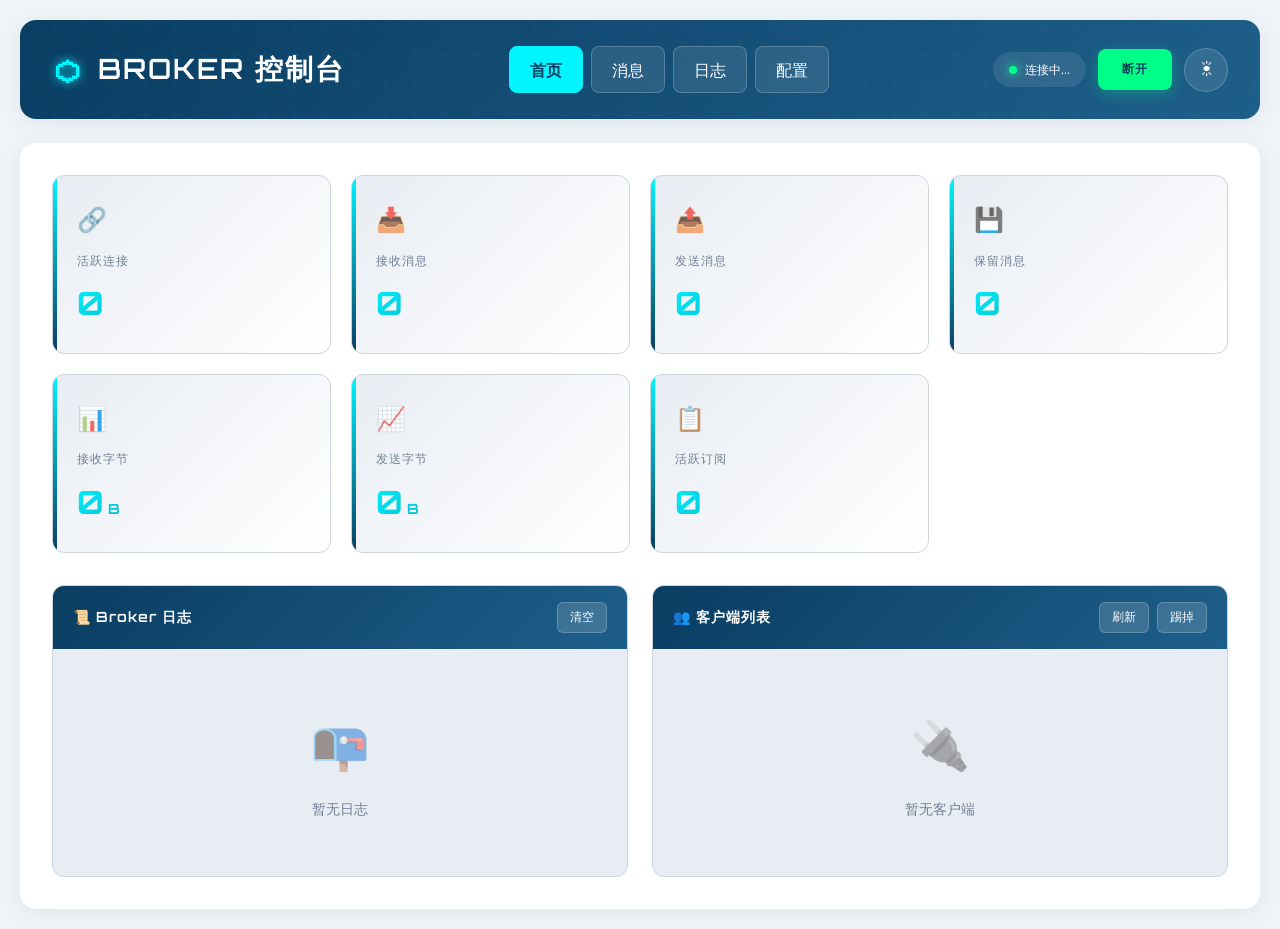
==== dashboard/index.html @ dbff3031 "优化日志输出" ====
<!DOCTYPE html>
<html lang="zh-CN">
<head>
    <meta charset="UTF-8">
    <meta name="viewport" content="width=device-width, initial-scale=1.0">
    <title>MQTT Broker 控制台</title>
    <script src="mqtt.min.js"></script>
    <link rel="preconnect" href="https://fonts.googleapis.com">
    <link rel="preconnect" href="https://fonts.gstatic.com" crossorigin>
    <link href="https://fonts.googleapis.com/css2?family=Orbitron:wght@400;500;600;700&family=Exo+2:wght@300;400;500;600&family=JetBrains+Mono:wght@400;500&display=swap" rel="stylesheet">
    <style>
        :root {
            --primary-blue: #0A3D62;
            --secondary-blue: #1E5F8A;
            --accent-cyan: #00F5FF;
            --accent-glow: rgba(0, 245, 255, 0.3);
            --data-purple: #6C5CE7;
            --success-green: #00FF88;
            --warning-orange: #FFA726;
            --error-red: #FF4757;

            --bg-primary: #F0F4F8;
            --bg-secondary: #FFFFFF;
            --bg-tertiary: #E8EDF3;
            --text-primary: #1A1A2E;
            --text-secondary: #4A5568;
            --text-muted: #718096;
            --border-color: #CBD5E0;
            --card-shadow: 0 4px 20px rgba(10, 61, 98, 0.08);
            --card-shadow-hover: 0 8px 30px rgba(10, 61, 98, 0.15);

            --font-display: 'Orbitron', sans-serif;
            --font-body: 'Exo 2', sans-serif;
            --font-mono: 'JetBrains Mono', monospace;
        }

        [data-theme="dark"] {
            --bg-primary: #0A192F;
            --bg-secondary: #112240;
            --bg-tertiary: #1A2942;
            --text-primary: #E8EDF3;
            --text-secondary: #A0AEC0;
            --text-muted: #718096;
            --border-color: #2D3748;
            --card-shadow: 0 4px 20px rgba(0, 0, 0, 0.3);
            --card-shadow-hover: 0 8px 30px rgba(0, 245, 255, 0.15);
        }

        * {
            margin: 0;
            padding: 0;
            box-sizing: border-box;
        }

        body {
            font-family: var(--font-body);
            background: var(--bg-primary);
            color: var(--text-primary);
            line-height: 1.6;
            min-height: 100vh;
            transition: background 0.3s ease, color 0.3s ease;
        }

        .app-container {
            max-width: 1400px;
            margin: 0 auto;
            padding: 20px;
        }

        /* Header */
        .header {
            background: linear-gradient(135deg, var(--primary-blue) 0%, var(--secondary-blue) 100%);
            border-radius: 16px;
            padding: 24px 32px;
            margin-bottom: 24px;
            box-shadow: var(--card-shadow);
            position: relative;
            overflow: hidden;
        }

        .header::before {
            content: '';
            position: absolute;
            top: 0;
            left: 0;
            right: 0;
            bottom: 0;
            background: url("data:image/svg+xml,%3Csvg width='60' height='60' viewBox='0 0 60 60' xmlns='http://www.w3.org/2000/svg'%3E%3Cg fill='none' fill-rule='evenodd'%3E%3Cg fill='%2300F5FF' fill-opacity='0.05'%3E%3Cpath d='M36 34v-4h-2v4h-4v2h4v4h2v-4h4v-2h-4zm0-30V0h-2v4h-4v2h4v4h2V6h4V4h-4zM6 34v-4H4v4H0v2h4v4h2v-4h4v-2H6zM6 4V0H4v4H0v2h4v4h2V6h4V4H6z'/%3E%3C/g%3E%3C/g%3E%3C/svg%3E");
            opacity: 0.5;
        }

        .header-content {
            position: relative;
            z-index: 1;
            display: flex;
            justify-content: space-between;
            align-items: center;
            flex-wrap: wrap;
            gap: 20px;
        }

        .header-title {
            font-family: var(--font-display);
            font-size: 28px;
            font-weight: 600;
            color: #FFFFFF;
            letter-spacing: 2px;
            text-transform: uppercase;
            display: flex;
            align-items: center;
            gap: 12px;
        }

        .header-title::before {
            content: '⬡';
            font-size: 32px;
            color: var(--accent-cyan);
            text-shadow: 0 0 10px var(--accent-cyan);
        }

        .header-nav {
            display: flex;
            gap: 8px;
            flex-wrap: wrap;
        }

        .nav-item {
            padding: 10px 20px;
            background: rgba(255, 255, 255, 0.1);
            border: 1px solid rgba(255, 255, 255, 0.2);
            border-radius: 8px;
            color: #FFFFFF;
            cursor: pointer;
            transition: all 0.3s ease;
            font-family: var(--font-body);
            font-weight: 500;
            backdrop-filter: blur(10px);
        }

        .nav-item:hover {
            background: rgba(255, 255, 255, 0.2);
            border-color: var(--accent-cyan);
            box-shadow: 0 0 15px var(--accent-glow);
        }

        .nav-item.active {
            background: var(--accent-cyan);
            color: var(--primary-blue);
            border-color: var(--accent-cyan);
            font-weight: 600;
        }

        .header-controls {
            display: flex;
            gap: 12px;
            align-items: center;
        }

        .connection-btn {
            padding: 12px 24px;
            background: var(--success-green);
            color: var(--primary-blue);
            border: none;
            border-radius: 8px;
            cursor: pointer;
            font-family: var(--font-display);
            font-weight: 600;
            font-size: 12px;
            letter-spacing: 1px;
            transition: all 0.3s ease;
            box-shadow: 0 4px 15px rgba(0, 255, 136, 0.3);
        }

        .connection-btn.disconnected {
            background: var(--error-red);
            color: #FFFFFF;
            box-shadow: 0 4px 15px rgba(255, 71, 87, 0.3);
        }

        .connection-btn:hover {
            transform: translateY(-2px);
            box-shadow: 0 6px 20px rgba(0, 245, 255, 0.4);
        }

        .theme-toggle {
            width: 44px;
            height: 44px;
            border-radius: 50%;
            background: rgba(255, 255, 255, 0.1);
            border: 1px solid rgba(255, 255, 255, 0.2);
            color: #FFFFFF;
            cursor: pointer;
            display: flex;
            align-items: center;
            justify-content: center;
            font-size: 20px;
            transition: all 0.3s ease;
        }

        .theme-toggle:hover {
            background: rgba(255, 255, 255, 0.2);
            transform: rotate(180deg);
        }

        /* Module Container */
        .module-container {
            background: var(--bg-secondary);
            border-radius: 16px;
            padding: 32px;
            box-shadow: var(--card-shadow);
            min-height: 600px;
        }

        .module {
            display: none;
        }

        .module.active {
            display: block;
            animation: fadeIn 0.3s ease;
        }

        @keyframes fadeIn {
            from { opacity: 0; transform: translateY(10px); }
            to { opacity: 1; transform: translateY(0); }
        }

        /* Stats Grid */
        .stats-grid {
            display: grid;
            grid-template-columns: repeat(auto-fit, minmax(220px, 1fr));
            gap: 20px;
            margin-bottom: 32px;
        }

        .stat-card {
            background: linear-gradient(135deg, var(--bg-tertiary) 0%, var(--bg-secondary) 100%);
            border: 1px solid var(--border-color);
            border-radius: 12px;
            padding: 24px;
            position: relative;
            overflow: hidden;
            transition: all 0.3s ease;
        }

        .stat-card::before {
            content: '';
            position: absolute;
            top: 0;
            left: 0;
            width: 4px;
            height: 100%;
            background: linear-gradient(180deg, var(--accent-cyan) 0%, var(--primary-blue) 100%);
        }

        .stat-card:hover {
            transform: translateY(-4px);
            box-shadow: var(--card-shadow-hover);
            border-color: var(--accent-cyan);
        }

        .stat-icon {
            font-size: 24px;
            margin-bottom: 12px;
            opacity: 0.8;
        }

        .stat-label {
            font-size: 12px;
            color: var(--text-muted);
            text-transform: uppercase;
            letter-spacing: 1px;
            margin-bottom: 8px;
            font-family: var(--font-display);
        }

        .stat-value {
            font-family: var(--font-display);
            font-size: 32px;
            font-weight: 700;
            color: var(--text-primary);
            background: linear-gradient(135deg, var(--accent-cyan) 0%, var(--primary-blue) 100%);
            -webkit-background-clip: text;
            -webkit-text-fill-color: transparent;
            background-clip: text;
        }

        .stat-unit {
            font-size: 14px;
            color: var(--text-secondary);
            margin-left: 4px;
        }

        /* Two Column Layout */
        .two-column {
            display: grid;
            grid-template-columns: 1fr 1fr;
            gap: 24px;
        }

        .panel {
            background: var(--bg-tertiary);
            border: 1px solid var(--border-color);
            border-radius: 12px;
            overflow: hidden;
        }

        .panel-header {
            background: linear-gradient(135deg, var(--primary-blue) 0%, var(--secondary-blue) 100%);
            padding: 16px 20px;
            display: flex;
            justify-content: space-between;
            align-items: center;
        }

        .panel-title {
            font-family: var(--font-display);
            font-size: 14px;
            font-weight: 600;
            color: #FFFFFF;
            letter-spacing: 1px;
            display: flex;
            align-items: center;
            gap: 8px;
        }

        .panel-actions {
            display: flex;
            gap: 8px;
        }

        .panel-btn {
            background: rgba(255, 255, 255, 0.15);
            border: 1px solid rgba(255, 255, 255, 0.2);
            border-radius: 6px;
            padding: 6px 12px;
            color: #FFFFFF;
            cursor: pointer;
            font-size: 12px;
            font-family: var(--font-body);
            transition: all 0.2s ease;
        }

        .panel-btn:hover {
            background: var(--accent-cyan);
            color: var(--primary-blue);
            border-color: var(--accent-cyan);
        }

        .panel-content {
            padding: 16px;
            max-height: 400px;
            overflow-y: auto;
        }

        /* Scrollbar */
        .panel-content::-webkit-scrollbar {
            width: 8px;
        }

        .panel-content::-webkit-scrollbar-track {
            background: var(--bg-secondary);
            border-radius: 4px;
        }

        .panel-content::-webkit-scrollbar-thumb {
            background: var(--secondary-blue);
            border-radius: 4px;
        }

        .panel-content::-webkit-scrollbar-thumb:hover {
            background: var(--primary-blue);
        }

        /* Log Items */
        .log-item {
            padding: 12px;
            margin-bottom: 8px;
            background: var(--bg-secondary);
            border-radius: 8px;
            border-left: 3px solid var(--accent-cyan);
            font-family: var(--font-mono);
            font-size: 12px;
            display: flex;
            gap: 12px;
            align-items: flex-start;
        }

        .log-time {
            color: var(--text-muted);
            font-size: 11px;
            min-width: 80px;
        }

        .log-message {
            color: var(--text-primary);
            flex: 1;
            word-break: break-word;
        }

        /* Client List */
        .client-item {
            display: flex;
            align-items: center;
            gap: 12px;
            padding: 12px;
            margin-bottom: 8px;
            background: var(--bg-secondary);
            border-radius: 8px;
            border-left: 3px solid var(--success-green);
            transition: all 0.2s ease;
        }

        .client-item:hover {
            border-left-color: var(--accent-cyan);
            transform: translateX(4px);
        }

        .client-icon {
            width: 36px;
            height: 36px;
            border-radius: 50%;
            background: linear-gradient(135deg, var(--primary-blue) 0%, var(--secondary-blue) 100%);
            display: flex;
            align-items: center;
            justify-content: center;
            font-size: 16px;
        }

        .client-info {
            flex: 1;
        }

        .client-id {
            font-family: var(--font-mono);
            font-size: 13px;
            font-weight: 500;
            color: var(--text-primary);
            margin-bottom: 4px;
        }

        .client-details {
            display: flex;
            gap: 12px;
            font-size: 11px;
            color: var(--text-muted);
        }

        .client-type {
            padding: 2px 8px;
            border-radius: 4px;
            background: var(--bg-tertiary);
            font-weight: 500;
        }

        .client-type.tcp {
            color: var(--accent-cyan);
        }

        .client-type.websocket {
            color: var(--data-purple);
        }

        /* Message Module */
        .message-container {
            display: grid;
            grid-template-columns: 280px 1fr;
            gap: 24px;
            height: 500px;
        }

        .subscribe-panel {
            background: var(--bg-tertiary);
            border: 1px solid var(--border-color);
            border-radius: 12px;
            overflow: hidden;
            display: flex;
            flex-direction: column;
        }

        .subscribe-header {
            background: linear-gradient(135deg, var(--primary-blue) 0%, var(--secondary-blue) 100%);
            padding: 16px;
            display: flex;
            justify-content: space-between;
            align-items: center;
        }

        .subscribe-title {
            font-family: var(--font-display);
            font-size: 14px;
            font-weight: 600;
            color: #FFFFFF;
        }

        .add-sub-btn {
            width: 28px;
            height: 28px;
            border-radius: 50%;
            background: var(--accent-cyan);
            border: none;
            color: var(--primary-blue);
            font-size: 18px;
            cursor: pointer;
            display: flex;
            align-items: center;
            justify-content: center;
            transition: all 0.2s ease;
        }

        .add-sub-btn:hover {
            transform: rotate(90deg);
            box-shadow: 0 0 10px var(--accent-glow);
        }

        .subscribe-list {
            flex: 1;
            overflow-y: auto;
            padding: 12px;
        }

        .subscribe-item {
            padding: 12px;
            margin-bottom: 8px;
            background: var(--bg-secondary);
            border-radius: 8px;
            border-left: 3px solid var(--border-color);
            cursor: pointer;
            transition: all 0.2s ease;
        }

        .subscribe-item:hover {
            border-left-color: var(--accent-cyan);
        }

        .subscribe-item.active {
            border-left-color: var(--accent-cyan);
            background: linear-gradient(135deg, rgba(0, 245, 255, 0.1) 0%, transparent 100%);
        }

        .subscribe-topic {
            font-family: var(--font-mono);
            font-size: 12px;
            font-weight: 500;
            color: var(--text-primary);
            margin-bottom: 4px;
            word-break: break-all;
        }

        .subscribe-qos {
            font-size: 10px;
            color: var(--text-muted);
        }

        .message-panel {
            display: flex;
            flex-direction: column;
            gap: 16px;
        }

        .message-list {
            flex: 1;
            background: var(--bg-tertiary);
            border: 1px solid var(--border-color);
            border-radius: 12px;
            padding: 16px;
            overflow-y: auto;
        }

        .message-item {
            margin-bottom: 16px;
            display: flex;
            gap: 12px;
            animation: slideIn 0.3s ease;
        }

        @keyframes slideIn {
            from { opacity: 0; transform: translateX(-20px); }
            to { opacity: 1; transform: translateX(0); }
        }

        .message-avatar {
            width: 36px;
            height: 36px;
            border-radius: 50%;
            background: linear-gradient(135deg, var(--data-purple) 0%, var(--primary-blue) 100%);
            display: flex;
            align-items: center;
            justify-content: center;
            font-size: 12px;
            flex-shrink: 0;
            font-family: var(--font-display);
            font-weight: 600;
            color: #FFFFFF;
        }

        .message-content {
            flex: 1;
        }

        .message-header {
            display: flex;
            justify-content: space-between;
            align-items: center;
            margin-bottom: 8px;
        }

        .message-topic {
            font-family: var(--font-mono);
            font-size: 12px;
            font-weight: 500;
            color: var(--accent-cyan);
        }

        .message-time {
            font-size: 10px;
            color: var(--text-muted);
        }

        .message-body {
            background: var(--bg-secondary);
            padding: 12px;
            border-radius: 8px;
            font-family: var(--font-mono);
            font-size: 12px;
            color: var(--text-primary);
            word-break: break-word;
            border: 1px solid var(--border-color);
        }

        .message-body.hex {
            color: var(--accent-cyan);
        }

        .publish-area {
            background: var(--bg-tertiary);
            border: 1px solid var(--border-color);
            border-radius: 12px;
            padding: 16px;
        }

        .publish-form {
            display: grid;
            grid-template-columns: repeat(4, 1fr);
            gap: 12px;
            margin-bottom: 12px;
        }

        .form-group {
            display: flex;
            flex-direction: column;
            gap: 6px;
        }

        .form-label {
            font-size: 11px;
            color: var(--text-muted);
            text-transform: uppercase;
            letter-spacing: 0.5px;
        }

        .form-input, .form-select {
            padding: 10px 12px;
            background: var(--bg-secondary);
            border: 1px solid var(--border-color);
            border-radius: 8px;
            color: var(--text-primary);
            font-family: var(--font-body);
            font-size: 13px;
            transition: all 0.2s ease;
        }

        .form-input:focus, .form-select:focus {
            outline: none;
            border-color: var(--accent-cyan);
            box-shadow: 0 0 0 3px var(--accent-glow);
        }

        .form-textarea {
            width: 100%;
            min-height: 80px;
            padding: 12px;
            background: var(--bg-secondary);
            border: 1px solid var(--border-color);
            border-radius: 8px;
            color: var(--text-primary);
            font-family: var(--font-mono);
            font-size: 12px;
            resize: vertical;
            transition: all 0.2s ease;
        }

        .form-textarea:focus {
            outline: none;
            border-color: var(--accent-cyan);
            box-shadow: 0 0 0 3px var(--accent-glow);
        }

        .publish-btn {
            padding: 12px 24px;
            background: linear-gradient(135deg, var(--accent-cyan) 0%, var(--primary-blue) 100%);
            border: none;
            border-radius: 8px;
            color: #FFFFFF;
            font-family: var(--font-display);
            font-weight: 600;
            font-size: 13px;
            letter-spacing: 1px;
            cursor: pointer;
            transition: all 0.3s ease;
            align-self: flex-start;
        }

        .publish-btn:hover {
            transform: translateY(-2px);
            box-shadow: 0 6px 20px var(--accent-glow);
        }

        /* Config Module */
        .config-container {
            max-width: 800px;
            margin: 0 auto;
        }

        .config-form {
            display: grid;
            grid-template-columns: repeat(2, 1fr);
            gap: 20px;
        }

        .config-full {
            grid-column: 1 / -1;
        }

        /* Empty State */
        .empty-state {
            text-align: center;
            padding: 40px 20px;
            color: var(--text-muted);
        }

        .empty-icon {
            font-size: 48px;
            margin-bottom: 16px;
            opacity: 0.5;
        }

        .empty-text {
            font-size: 14px;
        }

        /* Responsive */
        @media (max-width: 1024px) {
            .two-column {
                grid-template-columns: 1fr;
            }

            .message-container {
                grid-template-columns: 1fr;
            }

            .subscribe-panel {
                max-height: 200px;
            }
        }

        @media (max-width: 768px) {
            .header-content {
                flex-direction: column;
                align-items: stretch;
            }

            .header-nav {
                justify-content: center;
            }

            .header-controls {
                justify-content: center;
            }

            .stats-grid {
                grid-template-columns: repeat(2, 1fr);
            }

            .config-form {
                grid-template-columns: 1fr;
            }
        }

        /* Status Indicator */
        .status-dot {
            width: 8px;
            height: 8px;
            border-radius: 50%;
            background: var(--success-green);
            box-shadow: 0 0 10px var(--success-green);
            animation: pulse 2s infinite;
        }

        .status-dot.disconnected {
            background: var(--error-red);
            box-shadow: 0 0 10px var(--error-red);
            animation: none;
        }

        @keyframes pulse {
            0%, 100% { opacity: 1; }
            50% { opacity: 0.5; }
        }

        /* Modal */
        .modal-overlay {
            position: fixed;
            top: 0;
            left: 0;
            right: 0;
            bottom: 0;
            background: rgba(0, 0, 0, 0.5);
            display: none;
            align-items: center;
            justify-content: center;
            z-index: 1000;
            backdrop-filter: blur(4px);
        }

        .modal-overlay.active {
            display: flex;
        }

        .modal {
            background: var(--bg-secondary);
            border-radius: 16px;
            padding: 32px;
            max-width: 500px;
            width: 90%;
            box-shadow: 0 20px 60px rgba(0, 0, 0, 0.3);
            animation: modalIn 0.3s ease;
        }

        @keyframes modalIn {
            from { opacity: 0; transform: scale(0.9); }
            to { opacity: 1; transform: scale(1); }
        }

        .modal-title {
            font-family: var(--font-display);
            font-size: 20px;
            font-weight: 600;
            margin-bottom: 24px;
            color: var(--text-primary);
        }

        .modal-actions {
            display: flex;
            gap: 12px;
            justify-content: flex-end;
            margin-top: 24px;
        }

        .btn {
            padding: 10px 20px;
            border-radius: 8px;
            font-family: var(--font-body);
            font-weight: 500;
            font-size: 13px;
            cursor: pointer;
            transition: all 0.2s ease;
            border: none;
        }

        .btn-primary {
            background: linear-gradient(135deg, var(--accent-cyan) 0%, var(--primary-blue) 100%);
            color: #FFFFFF;
        }

        .btn-primary:hover {
            transform: translateY(-2px);
            box-shadow: 0 4px 15px var(--accent-glow);
        }

        .btn-secondary {
            background: var(--bg-tertiary);
            color: var(--text-primary);
        }

        .btn-secondary:hover {
            background: var(--border-color);
        }

        /* Number animation */
        .stat-value.animating {
            animation: numberPop 0.3s ease;
        }

        @keyframes numberPop {
            0% { transform: scale(1); }
            50% { transform: scale(1.1); }
            100% { transform: scale(1); }
        }

        /* Connection status in header */
        .connection-status {
            display: flex;
            align-items: center;
            gap: 8px;
            padding: 8px 16px;
            background: rgba(255, 255, 255, 0.1);
            border-radius: 20px;
            backdrop-filter: blur(10px);
        }

        .connection-status-text {
            color: #FFFFFF;
            font-size: 12px;
            font-weight: 500;
        }
    </style>
</head>
<body>
    <div class="app-container">
        <header class="header">
            <div class="header-content">
                <h1 class="header-title">Broker 控制台</h1>
                <nav class="header-nav">
                    <div class="nav-item active" data-module="home">首页</div>
                    <div class="nav-item" data-module="messages">消息</div>
                    <div class="nav-item" data-module="logs">日志</div>
                    <div class="nav-item" data-module="config">配置</div>
                </nav>
                <div class="header-controls">
                    <div class="connection-status">
                        <div class="status-dot" id="statusDot"></div>
                        <span class="connection-status-text" id="connectionStatus">连接中...</span>
                    </div>
                    <button class="connection-btn" id="connectionBtn">断开</button>
                    <button class="theme-toggle" id="themeToggle">☀</button>
                </div>
            </div>
        </header>

        <main class="module-container">
            <!-- Home Module -->
            <div class="module active" id="homeModule">
                <div class="stats-grid">
                    <div class="stat-card">
                        <div class="stat-icon">🔗</div>
                        <div class="stat-label">活跃连接</div>
                        <div class="stat-value" id="statConns">0</div>
                    </div>
                    <div class="stat-card">
                        <div class="stat-icon">📥</div>
                        <div class="stat-label">接收消息</div>
                        <div class="stat-value" id="statRxMsgs">0</div>
                    </div>
                    <div class="stat-card">
                        <div class="stat-icon">📤</div>
                        <div class="stat-label">发送消息</div>
                        <div class="stat-value" id="statTxMsgs">0</div>
                    </div>
                    <div class="stat-card">
                        <div class="stat-icon">💾</div>
                        <div class="stat-label">保留消息</div>
                        <div class="stat-value" id="statRetained">0</div>
                    </div>
                    <div class="stat-card">
                        <div class="stat-icon">📊</div>
                        <div class="stat-label">接收字节</div>
                        <div class="stat-value"><span id="statRxBytes">0</span><span class="stat-unit">B</span></div>
                    </div>
                    <div class="stat-card">
                        <div class="stat-icon">📈</div>
                        <div class="stat-label">发送字节</div>
                        <div class="stat-value"><span id="statTxBytes">0</span><span class="stat-unit">B</span></div>
                    </div>
                    <div class="stat-card">
                        <div class="stat-icon">📋</div>
                        <div class="stat-label">活跃订阅</div>
                        <div class="stat-value" id="statSubs">0</div>
                    </div>
                </div>

                <div class="two-column">
                    <div class="panel">
                        <div class="panel-header">
                            <div class="panel-title">📜 Broker 日志</div>
                            <div class="panel-actions">
                                <button class="panel-btn" id="clearLogsBtn">清空</button>
                            </div>
                        </div>
                        <div class="panel-content" id="logsPanel">
                            <div class="empty-state">
                                <div class="empty-icon">📭</div>
                                <div class="empty-text">暂无日志</div>
                            </div>
                        </div>
                    </div>

                    <div class="panel">
                        <div class="panel-header">
                            <div class="panel-title">👥 客户端列表</div>
                            <div class="panel-actions">
                                <button class="panel-btn" id="refreshClientsBtn">刷新</button>
                                <button class="panel-btn" id="kickAllBtn">踢掉</button>
                            </div>
                        </div>
                        <div class="panel-content" id="clientsPanel">
                            <div class="empty-state">
                                <div class="empty-icon">🔌</div>
                                <div class="empty-text">暂无客户端</div>
                            </div>
                        </div>
                    </div>
                </div>
            </div>

            <!-- Messages Module -->
            <div class="module" id="messagesModule">
                <div class="message-container">
                    <div class="subscribe-panel">
                        <div class="subscribe-header">
                            <div class="subscribe-title">订阅列表</div>
                            <button class="add-sub-btn" id="addSubBtn">+</button>
                        </div>
                        <div class="subscribe-list" id="subscribeList">
                            <div class="empty-state">
                                <div class="empty-icon">📭</div>
                                <div class="empty-text">暂无订阅</div>
                            </div>
                        </div>
                    </div>

                    <div class="message-panel">
                        <div class="message-list" id="messageList">
                            <div class="empty-state">
                                <div class="empty-icon">💬</div>
                                <div class="empty-text">暂无消息</div>
                            </div>
                        </div>

                        <div class="publish-area">
                            <div class="publish-form">
                                <div class="form-group">
                                    <label class="form-label">主题</label>
                                    <input type="text" class="form-input" id="publishTopic" placeholder="输入主题..." list="topicHistory">
                                    <datalist id="topicHistory"></datalist>
                                </div>
                                <div class="form-group">
                                    <label class="form-label">QoS</label>
                                    <select class="form-select" id="publishQos">
                                        <option value="0">0</option>
                                        <option value="1">1</option>
                                        <option value="2">2</option>
                                    </select>
                                </div>
                                <div class="form-group">
                                    <label class="form-label">格式</label>
                                    <select class="form-select" id="publishFormat">
                                        <option value="text">文本</option>
                                        <option value="json">JSON</option>
                                        <option value="hex">十六进制</option>
                                        <option value="base64">Base64</option>
                                    </select>
                                </div>
                                <div class="form-group">
                                    <label class="form-label">保留</label>
                                    <select class="form-select" id="publishRetain">
                                        <option value="false">否</option>
                                        <option value="true">是</option>
                                    </select>
                                </div>
                            </div>
                            <textarea class="form-textarea" id="publishPayload" placeholder="输入消息内容..."></textarea>
                            <div style="margin-top: 12px;">
                                <button class="publish-btn" id="publishBtn">发布消息</button>
                            </div>
                        </div>
                    </div>
                </div>
            </div>

            <!-- Logs Module -->
            <div class="module" id="logsModule">
                <div class="panel">
                    <div class="panel-header">
                        <div class="panel-title">📜 系统日志</div>
                        <div class="panel-actions">
                            <button class="panel-btn" id="clearSystemLogsBtn">清空</button>
                        </div>
                    </div>
                    <div class="panel-content" id="systemLogsPanel" style="max-height: 600px;">
                        <div class="empty-state">
                            <div class="empty-icon">📭</div>
                            <div class="empty-text">暂无日志</div>
                        </div>
                    </div>
                </div>
            </div>

            <!-- Config Module -->
            <div class="module" id="configModule">
                <div class="config-container">
                    <div class="config-form" id="configForm">
                        <!-- Config items will be loaded dynamically -->
                    </div>
                    <div style="margin-top: 24px;">
                        <button class="publish-btn" id="saveConfigBtn">保存配置</button>
                    </div>
                </div>
            </div>
        </main>
    </div>

    <!-- Add Subscription Modal -->
    <div class="modal-overlay" id="addSubModal">
        <div class="modal">
            <div class="modal-title">添加订阅</div>
            <div class="form-group" style="margin-bottom: 16px;">
                <label class="form-label">主题</label>
                <input type="text" class="form-input" id="subTopicInput" placeholder="例如: test/topic/#">
            </div>
            <div class="form-group" style="margin-bottom: 16px;">
                <label class="form-label">QoS</label>
                <select class="form-select" id="subQosInput">
                    <option value="0">0</option>
                    <option value="1">1</option>
                    <option value="2">2</option>
                </select>
            </div>
            <div class="modal-actions">
                <button class="btn btn-secondary" id="cancelSubBtn">取消</button>
                <button class="btn btn-primary" id="confirmSubBtn">确认</button>
            </div>
        </div>
    </div>

    <script>
        // ==================== Configuration ====================
        const CONFIG = {
            brokerUrl: 'ws://192.168.116.217:8080/mqtt',
            apiUrl: 'http://192.168.116.217:8080',
            username: 'admin',
            password: '22182666',
            autoConnect: true
        };

        // ==================== State ====================
        let state = {
            connected: false,
            mqttClient: null,
            currentModule: 'home',
            theme: 'light',
            stats: {},
            logs: [],
            clients: new Map(),
            subscriptions: [],
            messages: [],
            config: {},
            topicHistory: new Set()
        };

        // ==================== Utility Functions ====================
        function formatBytes(bytes) {
            if (bytes === 0) return '0 B';
            const k = 1024;
            const sizes = ['B', 'KB', 'MB', 'GB'];
            const i = Math.floor(Math.log(bytes) / Math.log(k));
            return parseFloat((bytes / Math.pow(k, i)).toFixed(2)) + ' ' + sizes[i];
        }

        function formatTime(timestamp) {
            const date = new Date(timestamp);
            return date.toLocaleTimeString('zh-CN', { hour12: false });
        }

        function toHex(bytes) {
            return Array.from(new Uint8Array(bytes))
                .map(b => b.toString(16).padStart(2, '0'))
                .join(' ');
        }

        function getAuthHeader() {
            const credentials = btoa(`${CONFIG.username}:${CONFIG.password}`);
            return `Basic ${credentials}`;
        }

        // ==================== MQTT Client ====================
        function initMqttClient() {
            const clientId = 'dashboard_' + Math.random().toString(16).substr(2, 8);
            state.mqttClient = mqtt.connect(CONFIG.brokerUrl, {
                clientId: clientId,
                username: CONFIG.username,
                password: CONFIG.password,
                clean: true,
                connectTimeout: 10000,
                reconnectPeriod: 5000
            });

            state.mqttClient.on('connect', () => {
                console.log('MQTT connected');
                state.connected = true;
                updateConnectionUI();
                subscribeToSystemTopics();
            });

            state.mqttClient.on('close', () => {
                console.log('MQTT disconnected');
                state.connected = false;
                updateConnectionUI();
            });

            state.mqttClient.on('error', (err) => {
                console.error('MQTT error:', err);
            });

            state.mqttClient.on('message', (topic, message) => {
                handleMessage(topic, message);
            });
        }

        function subscribeToSystemTopics() {
            if (!state.mqttClient || !state.connected) return;

            // Subscribe to system topics
            const systemTopics = [
                { topic: '$sys/broker/stats', qos: 0 },
                { topic: '$sys/broker/logs', qos: 0 },
                { topic: '$sys/broker/clients/connected', qos: 0 },
                { topic: '$sys/broker/clients/disconnected', qos: 0 }
            ];

            systemTopics.forEach(({ topic, qos }) => {
                state.mqttClient.subscribe(topic, { qos }, (err) => {
                    if (err) {
                        console.error(`Failed to subscribe to ${topic}:`, err);
                    }
                });
            });

            // Re-subscribe to user subscriptions
            state.subscriptions.forEach(({ topic, qos }) => {
                state.mqttClient.subscribe(topic, { qos }, (err) => {
                    if (err) {
                        console.error(`Failed to re-subscribe to ${topic}:`, err);
                    }
                });
            });
        }

        function handleMessage(topic, message) {
            try {
                if (topic === '$sys/broker/stats') {
                    const stats = JSON.parse(message.toString());
                    updateStats(stats);
                } else if (topic === '$sys/broker/logs') {
                    const log = message.toString();
                    addLog(log);
                    addSystemLog(log);
                } else if (topic === '$sys/broker/clients/connected') {
                    const client = JSON.parse(message.toString());
                    client.connected = true;
                    state.clients.set(client.id, client);
                    updateClientsList();
                } else if (topic === '$sys/broker/clients/disconnected') {
                    const client = JSON.parse(message.toString());
                    state.clients.delete(client.id);
                    updateClientsList();
                } else {
                    // User subscription message
                    const activeSub = state.subscriptions.find(s => topic.match(s.topic.replace('+', '[^/]+').replace('#', '.*')));
                    if (activeSub || state.subscriptions.some(s => s.topic === topic)) {
                        addMessage(topic, message);
                    }
                }
            } catch (err) {
                console.error('Error handling message:', err);
            }
        }

        // ==================== Stats ====================
        function updateStats(stats) {
            state.stats = stats;

            const statsMap = {
                conns: 'statConns',
                rx_msgs: 'statRxMsgs',
                tx_msgs: 'statTxMsgs',
                retained: 'statRetained',
                rx_bytes: 'statRxBytes',
                tx_bytes: 'statTxBytes',
                subs: 'statSubs'
            };

            for (const [key, elemId] of Object.entries(statsMap)) {
                const elem = document.getElementById(elemId);
                if (elem && stats[key] !== undefined) {
                    const oldValue = parseInt(elem.textContent.replace(/[^\d]/g, '')) || 0;
                    const newValue = stats[key];

                    if (elemId.includes('Bytes')) {
                        elem.textContent = formatBytes(newValue);
                    } else {
                        elem.textContent = newValue.toLocaleString();
                    }

                    if (oldValue !== newValue) {
                        elem.classList.add('animating');
                        setTimeout(() => elem.classList.remove('animating'), 300);
                    }
                }
            }
        }

        // ==================== Logs ====================
        function addLog(message) {
            state.logs.unshift({
                time: Date.now(),
                message: message
            });

            // Keep only last 200 logs
            if (state.logs.length > 200) {
                state.logs = state.logs.slice(0, 200);
            }

            updateLogsPanel();
        }

        function updateLogsPanel() {
            const panel = document.getElementById('logsPanel');
            if (state.logs.length === 0) {
                panel.innerHTML = `
                    <div class="empty-state">
                        <div class="empty-icon">📭</div>
                        <div class="empty-text">暂无日志</div>
                    </div>
                `;
                return;
            }

            panel.innerHTML = state.logs.map(log => `
                <div class="log-item">
                    <div class="log-time">${formatTime(log.time)}</div>
                    <div class="log-message">${log.message}</div>
                </div>
            `).join('');
        }

        function clearLogs() {
            state.logs = [];
            updateLogsPanel();
        }

        function addSystemLog(message) {
            // System logs are the same as broker logs in this implementation
            // We'll use the same data source
        }

        function clearSystemLogs() {
            clearLogs();
        }

        // ==================== Clients ====================
        function updateClientsList() {
            const panel = document.getElementById('clientsPanel');
            const clients = Array.from(state.clients.values());

            if (clients.length === 0) {
                panel.innerHTML = `
                    <div class="empty-state">
                        <div class="empty-icon">🔌</div>
                        <div class="empty-text">暂无客户端</div>
                    </div>
                `;
                return;
            }

            panel.innerHTML = clients.map(client => `
                <div class="client-item">
                    <div class="client-icon">📱</div>
                    <div class="client-info">
                        <div class="client-id">${client.id}</div>
                        <div class="client-details">
                            <span>${client.ip}</span>
                            <span class="client-type ${client.type}">${client.type.toUpperCase()}</span>
                        </div>
                    </div>
                </div>
            `).join('');
        }

        async function refreshClients() {
            try {
                const response = await fetch(`${CONFIG.apiUrl}/api/clients`, {
                    headers: {
                        'Authorization': getAuthHeader()
                    }
                });

                if (response.ok) {
                    const clients = await response.json();
                    state.clients.clear();
                    clients.forEach(client => {
                        client.connected = true;
                        state.clients.set(client.id, client);
                    });
                    updateClientsList();
                }
            } catch (err) {
                console.error('Failed to refresh clients:', err);
            }
        }

        async function kickAllClients() {
            const clients = Array.from(state.clients.values());

            for (const client of clients) {
                try {
                    await fetch(`${CONFIG.apiUrl}/api/kick/${client.id}`, {
                        method: 'POST',
                        headers: {
                            'Authorization': getAuthHeader()
                        }
                    });
                } catch (err) {
                    console.error(`Failed to kick client ${client.id}:`, err);
                }
            }
        }

        // ==================== Subscriptions ====================
        function addSubscription(topic, qos) {
            const exists = state.subscriptions.find(s => s.topic === topic);
            if (exists) return;

            state.subscriptions.push({ topic, qos, active: true });

            if (state.mqttClient && state.connected) {
                state.mqttClient.subscribe(topic, { qos }, (err) => {
                    if (err) {
                        console.error(`Failed to subscribe to ${topic}:`, err);
                    }
                });
            }

            updateSubscriptionsList();
        }

        function removeSubscription(topic) {
            const index = state.subscriptions.findIndex(s => s.topic === topic);
            if (index === -1) return;

            state.subscriptions.splice(index, 1);

            if (state.mqttClient && state.connected) {
                state.mqttClient.unsubscribe(topic, (err) => {
                    if (err) {
                        console.error(`Failed to unsubscribe from ${topic}:`, err);
                    }
                });
            }

            updateSubscriptionsList();
        }

        function toggleSubscription(topic) {
            const sub = state.subscriptions.find(s => s.topic === topic);
            if (sub) {
                sub.active = !sub.active;
                updateSubscriptionsList();
                filterMessages();
            }
        }

        function updateSubscriptionsList() {
            const list = document.getElementById('subscribeList');

            if (state.subscriptions.length === 0) {
                list.innerHTML = `
                    <div class="empty-state">
                        <div class="empty-icon">📭</div>
                        <div class="empty-text">暂无订阅</div>
                    </div>
                `;
                return;
            }

            list.innerHTML = state.subscriptions.map(sub => `
                <div class="subscribe-item ${sub.active ? 'active' : ''}" data-topic="${sub.topic}">
                    <div class="subscribe-topic">${sub.topic}</div>
                    <div class="subscribe-qos">QoS: ${sub.qos}</div>
                </div>
            `).join('');

            // Add click handlers
            list.querySelectorAll('.subscribe-item').forEach(item => {
                item.addEventListener('click', () => {
                    const topic = item.dataset.topic;
                    toggleSubscription(topic);
                });

                item.addEventListener('contextmenu', (e) => {
                    e.preventDefault();
                    const topic = item.dataset.topic;
                    removeSubscription(topic);
                });
            });
        }

        // ==================== Messages ====================
        function addMessage(topic, message) {
            state.messages.unshift({
                topic,
                message: message.toString(),
                time: Date.now(),
                isBinary: !/^[ -~\t\n\r]+$/.test(message.toString())
            });

            // Keep only last 100 messages
            if (state.messages.length > 100) {
                state.messages = state.messages.slice(0, 100);
            }

            filterMessages();
        }

        function filterMessages() {
            const activeSubs = state.subscriptions.filter(s => s.active);
            const list = document.getElementById('messageList');

            let filteredMessages = state.messages;

            if (activeSubs.length > 0) {
                filteredMessages = state.messages.filter(msg => {
                    return activeSubs.some(sub => msg.topic.match(sub.topic.replace('+', '[^/]+').replace('#', '.*')));
                });
            }

            if (filteredMessages.length === 0) {
                list.innerHTML = `
                    <div class="empty-state">
                        <div class="empty-icon">💬</div>
                        <div class="empty-text">暂无消息</div>
                    </div>
                `;
                return;
            }

            list.innerHTML = filteredMessages.map(msg => {
                let displayMessage = msg.message;
                let isHex = false;

                if (msg.isBinary) {
                    displayMessage = toHex(new TextEncoder().encode(msg.message));
                    isHex = true;
                }

                return `
                    <div class="message-item">
                        <div class="message-avatar">${msg.topic.split('/').pop().substring(0, 2).toUpperCase()}</div>
                        <div class="message-content">
                            <div class="message-header">
                                <div class="message-topic">${msg.topic}</div>
                                <div class="message-time">${formatTime(msg.time)}</div>
                            </div>
                            <div class="message-body ${isHex ? 'hex' : ''}">${displayMessage}</div>
                        </div>
                    </div>
                `;
            }).join('');
        }

        async function publishMessage() {
            const topic = document.getElementById('publishTopic').value.trim();
            const qos = parseInt(document.getElementById('publishQos').value);
            const format = document.getElementById('publishFormat').value;
            const retain = document.getElementById('publishRetain').value === 'true';
            let payload = document.getElementById('publishPayload').value;

            if (!topic) {
                alert('请输入主题');
                return;
            }

            // Add to history
            state.topicHistory.add(topic);
            updateTopicHistory();

            // Format conversion
            switch (format) {
                case 'json':
                    try {
                        JSON.parse(payload);
                    } catch {
                        alert('无效的JSON格式');
                        return;
                    }
                    break;
                case 'hex':
                    payload = 'base64:' + btoa(String.fromCharCode.apply(null,
                        payload.split(/\s+/).map(b => parseInt(b, 16))
                    ));
                    break;
                case 'base64':
                    payload = 'base64:' + payload;
                    break;
            }

            try {
                const url = `${CONFIG.apiUrl}/api/publish/${encodeURIComponent(topic)}?qos=${qos}&retain=${retain}`;
                const response = await fetch(url, {
                    method: 'POST',
                    headers: {
                        'Authorization': getAuthHeader(),
                        'Content-Type': 'text/plain'
                    },
                    body: payload
                });

                if (response.ok) {
                    document.getElementById('publishPayload').value = '';
                } else {
                    alert('发布失败');
                }
            } catch (err) {
                console.error('Failed to publish:', err);
                alert('发布失败');
            }
        }

        function updateTopicHistory() {
            const datalist = document.getElementById('topicHistory');
            datalist.innerHTML = Array.from(state.topicHistory).map(topic =>
                `<option value="${topic}">`
            ).join('');
        }

        // ==================== Config ====================
        async function loadConfig() {
            try {
                const response = await fetch(`${CONFIG.apiUrl}/api/configs`, {
                    headers: {
                        'Authorization': getAuthHeader()
                    }
                });

                if (response.ok) {
                    const config = await response.json();
                    state.config = config;
                    renderConfigForm(config);
                }
            } catch (err) {
                console.error('Failed to load config:', err);
            }
        }

        function renderConfigForm(config) {
            const form = document.getElementById('configForm');
            const configItems = [
                { key: 'log_level', label: '日志级别', type: 'number', min: 0, max: 4 },
                { key: 'stats_interval', label: '统计间隔(秒)', type: 'number', min: 1 },
                { key: 'enable_stats', label: '启用统计', type: 'checkbox' },
                { key: 'enable_api', label: '启用API', type: 'checkbox' },
                { key: 'port', label: 'MQTT端口', type: 'number', min: 1024, max: 65535 },
                { key: 'api_port', label: 'API端口', type: 'number', min: 1024, max: 65535 },
                { key: 'timeout_ms', label: '超时时间(ms)', type: 'number', min: 1000 },
                { key: 'max_clients', label: '最大客户端数', type: 'number', min: 0, full: true },
                { key: 'max_subs', label: '最大订阅数', type: 'number', min: 0 },
                { key: 'max_retained', label: '最大保留消息', type: 'number', min: 0 },
                { key: 'rx_buf_sz', label: '接收缓冲区', type: 'number', min: 512, full: true },
                { key: 'tx_buf_sz', label: '发送缓冲区', type: 'number', min: 512, full: true },
                { key: 'max_payload_len', label: '最大负载长度', type: 'number', min: 128, full: true },
                { key: 'use_tls', label: '启用TLS', type: 'checkbox' },
                { key: 'use_ws', label: '启用WebSocket', type: 'checkbox' },
                { key: 'username', label: '用户名', type: 'text', full: true },
                { key: 'password', label: '密码', type: 'password', full: true },
                { key: 'api_token', label: 'API Token', type: 'text', full: true }
            ];

            form.innerHTML = configItems.map(item => {
                const value = config[item.key];
                const fullWidth = item.full ? 'config-full' : '';

                let inputHtml = '';
                if (item.type === 'checkbox') {
                    inputHtml = `
                        <input type="checkbox"
                               id="config_${item.key}"
                               data-key="${item.key}"
                               ${value ? 'checked' : ''}>
                    `;
                } else {
                    inputHtml = `
                        <input type="${item.type}"
                               class="form-input"
                               id="config_${item.key}"
                               data-key="${item.key}"
                               value="${value !== undefined ? value : ''}"
                               ${item.min !== undefined ? `min="${item.min}"` : ''}
                               ${item.max !== undefined ? `max="${item.max}"` : ''}>
                    `;
                }

                return `
                    <div class="form-group ${fullWidth}">
                        <label class="form-label">${item.label}</label>
                        ${inputHtml}
                    </div>
                `;
            }).join('');
        }

        async function saveConfig() {
            const form = document.getElementById('configForm');
            const inputs = form.querySelectorAll('[data-key]');
            const formData = new URLSearchParams();

            inputs.forEach(input => {
                const key = input.dataset.key;
                let value = input.type === 'checkbox' ? input.checked : input.value;

                if (input.type === 'number') {
                    value = parseInt(value) || 0;
                }

                formData.append(key, value);
            });

            try {
                const response = await fetch(`${CONFIG.apiUrl}/api/configs`, {
                    method: 'POST',
                    headers: {
                        'Authorization': getAuthHeader(),
                        'Content-Type': 'application/x-www-form-urlencoded'
                    },
                    body: formData.toString()
                });

                if (response.ok) {
                    const result = await response.json();
                    if (result.success) {
                        alert('配置保存成功');
                        loadConfig();
                    } else {
                        alert(`保存失败: ${result.message || '未知错误'}`);
                    }
                } else {
                    alert('保存失败');
                }
            } catch (err) {
                console.error('Failed to save config:', err);
                alert('保存失败');
            }
        }

        // ==================== UI Functions ====================
        function updateConnectionUI() {
            const dot = document.getElementById('statusDot');
            const status = document.getElementById('connectionStatus');
            const btn = document.getElementById('connectionBtn');

            if (state.connected) {
                dot.classList.remove('disconnected');
                status.textContent = '已连接';
                btn.textContent = '断开';
                btn.classList.remove('disconnected');
            } else {
                dot.classList.add('disconnected');
                status.textContent = '已断开';
                btn.textContent = '连接';
                btn.classList.add('disconnected');
            }
        }

        function toggleConnection() {
            if (state.connected) {
                if (state.mqttClient) {
                    state.mqttClient.end();
                }
            } else {
                initMqttClient();
            }
        }

        function switchModule(moduleName) {
            state.currentModule = moduleName;

            // Update nav items
            document.querySelectorAll('.nav-item').forEach(item => {
                item.classList.toggle('active', item.dataset.module === moduleName);
            });

            // Update modules
            document.querySelectorAll('.module').forEach(module => {
                module.classList.toggle('active', module.id === `${moduleName}Module`);
            });

            // Load config when switching to config module
            if (moduleName === 'config') {
                loadConfig();
            }
        }

        function toggleTheme() {
            state.theme = state.theme === 'light' ? 'dark' : 'light';
            document.documentElement.setAttribute('data-theme', state.theme);
            document.getElementById('themeToggle').textContent = state.theme === 'light' ? '☀' : '🌙';
        }

        // ==================== Modal Functions ====================
        function showAddSubModal() {
            document.getElementById('addSubModal').classList.add('active');
            document.getElementById('subTopicInput').focus();
        }

        function hideAddSubModal() {
            document.getElementById('addSubModal').classList.remove('active');
            document.getElementById('subTopicInput').value = '';
            document.getElementById('subQosInput').value = '0';
        }

        function confirmAddSubscription() {
            const topic = document.getElementById('subTopicInput').value.trim();
            const qos = parseInt(document.getElementById('subQosInput').value);

            if (!topic) {
                alert('请输入主题');
                return;
            }

            addSubscription(topic, qos);
            hideAddSubModal();
        }

        // ==================== Event Listeners ====================
        document.addEventListener('DOMContentLoaded', () => {
            // Navigation
            document.querySelectorAll('.nav-item').forEach(item => {
                item.addEventListener('click', () => switchModule(item.dataset.module));
            });

            // Connection
            document.getElementById('connectionBtn').addEventListener('click', toggleConnection);
            document.getElementById('themeToggle').addEventListener('click', toggleTheme);

            // Home module
            document.getElementById('clearLogsBtn').addEventListener('click', clearLogs);
            document.getElementById('refreshClientsBtn').addEventListener('click', refreshClients);
            document.getElementById('kickAllBtn').addEventListener('click', kickAllClients);

            // Messages module
            document.getElementById('addSubBtn').addEventListener('click', showAddSubModal);
            document.getElementById('publishBtn').addEventListener('click', publishMessage);

            // Logs module
            document.getElementById('clearSystemLogsBtn').addEventListener('click', clearSystemLogs);

            // Config module
            document.getElementById('saveConfigBtn').addEventListener('click', saveConfig);

            // Modal
            document.getElementById('cancelSubBtn').addEventListener('click', hideAddSubModal);
            document.getElementById('confirmSubBtn').addEventListener('click', confirmAddSubscription);
            document.getElementById('addSubModal').addEventListener('click', (e) => {
                if (e.target.id === 'addSubModal') hideAddSubModal();
            });

            // Initialize
            if (CONFIG.autoConnect) {
                initMqttClient();
            }

            // Initial client load
            refreshClients();
        });
    </script>
</body>
</html>
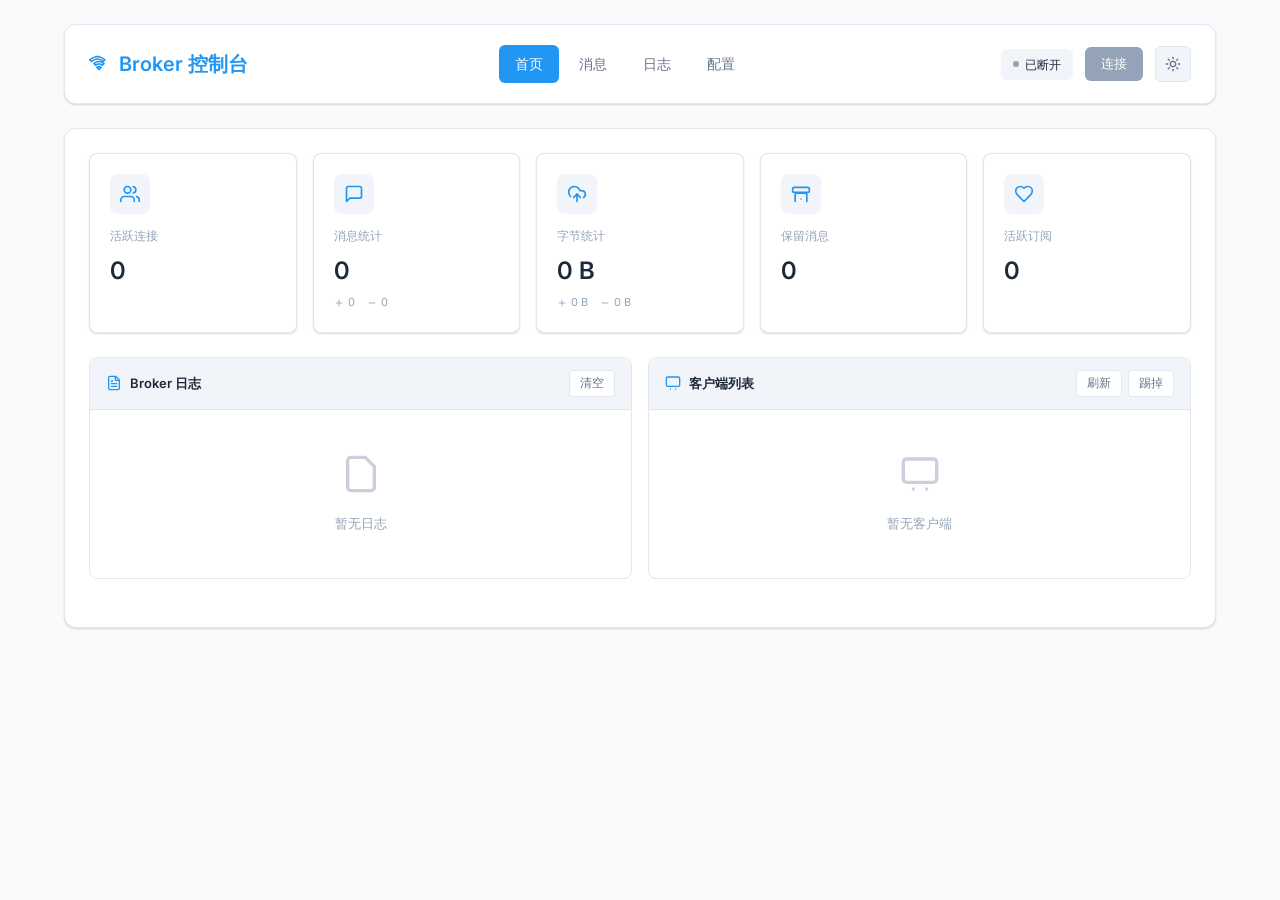
==== commit 39514ee6: "feat: 新增：Subscription Identifiers" ====
--- a/dashboard/index.html
+++ b/dashboard/index.html
@@ -1,1877 +1,2435 @@
-<!DOCTYPE html>
+<!doctype html>
 <html lang="zh-CN">
-<head>
-    <meta charset="UTF-8">
-    <meta name="viewport" content="width=device-width, initial-scale=1.0">
-    <title>MQTT Broker 控制台</title>
-    <script src="mqtt.min.js"></script>
-    <link rel="preconnect" href="https://fonts.googleapis.com">
-    <link rel="preconnect" href="https://fonts.gstatic.com" crossorigin>
-    <link href="https://fonts.googleapis.com/css2?family=Orbitron:wght@400;500;600;700&family=Exo+2:wght@300;400;500;600&family=JetBrains+Mono:wght@400;500&display=swap" rel="stylesheet">
-    <style>
-        :root {
-            --primary-blue: #0A3D62;
-            --secondary-blue: #1E5F8A;
-            --accent-cyan: #00F5FF;
-            --accent-glow: rgba(0, 245, 255, 0.3);
-            --data-purple: #6C5CE7;
-            --success-green: #00FF88;
-            --warning-orange: #FFA726;
-            --error-red: #FF4757;
-
-            --bg-primary: #F0F4F8;
-            --bg-secondary: #FFFFFF;
-            --bg-tertiary: #E8EDF3;
-            --text-primary: #1A1A2E;
-            --text-secondary: #4A5568;
-            --text-muted: #718096;
-            --border-color: #CBD5E0;
-            --card-shadow: 0 4px 20px rgba(10, 61, 98, 0.08);
-            --card-shadow-hover: 0 8px 30px rgba(10, 61, 98, 0.15);
-
-            --font-display: 'Orbitron', sans-serif;
-            --font-body: 'Exo 2', sans-serif;
-            --font-mono: 'JetBrains Mono', monospace;
-        }
-
-        [data-theme="dark"] {
-            --bg-primary: #0A192F;
-            --bg-secondary: #112240;
-            --bg-tertiary: #1A2942;
-            --text-primary: #E8EDF3;
-            --text-secondary: #A0AEC0;
-            --text-muted: #718096;
-            --border-color: #2D3748;
-            --card-shadow: 0 4px 20px rgba(0, 0, 0, 0.3);
-            --card-shadow-hover: 0 8px 30px rgba(0, 245, 255, 0.15);
-        }
-
-        * {
-            margin: 0;
-            padding: 0;
-            box-sizing: border-box;
-        }
-
-        body {
-            font-family: var(--font-body);
-            background: var(--bg-primary);
-            color: var(--text-primary);
-            line-height: 1.6;
-            min-height: 100vh;
-            transition: background 0.3s ease, color 0.3s ease;
-        }
-
-        .app-container {
-            max-width: 1400px;
-            margin: 0 auto;
-            padding: 20px;
-        }
-
-        /* Header */
-        .header {
-            background: linear-gradient(135deg, var(--primary-blue) 0%, var(--secondary-blue) 100%);
-            border-radius: 16px;
-            padding: 24px 32px;
-            margin-bottom: 24px;
-            box-shadow: var(--card-shadow);
-            position: relative;
-            overflow: hidden;
-        }
-
-        .header::before {
-            content: '';
-            position: absolute;
-            top: 0;
-            left: 0;
-            right: 0;
-            bottom: 0;
-            background: url("data:image/svg+xml,%3Csvg width='60' height='60' viewBox='0 0 60 60' xmlns='http://www.w3.org/2000/svg'%3E%3Cg fill='none' fill-rule='evenodd'%3E%3Cg fill='%2300F5FF' fill-opacity='0.05'%3E%3Cpath d='M36 34v-4h-2v4h-4v2h4v4h2v-4h4v-2h-4zm0-30V0h-2v4h-4v2h4v4h2V6h4V4h-4zM6 34v-4H4v4H0v2h4v4h2v-4h4v-2H6zM6 4V0H4v4H0v2h4v4h2V6h4V4H6z'/%3E%3C/g%3E%3C/g%3E%3C/svg%3E");
-            opacity: 0.5;
-        }
-
-        .header-content {
-            position: relative;
-            z-index: 1;
-            display: flex;
-            justify-content: space-between;
-            align-items: center;
-            flex-wrap: wrap;
-            gap: 20px;
-        }
-
-        .header-title {
-            font-family: var(--font-display);
-            font-size: 28px;
-            font-weight: 600;
-            color: #FFFFFF;
-            letter-spacing: 2px;
-            text-transform: uppercase;
-            display: flex;
-            align-items: center;
-            gap: 12px;
-        }
-
-        .header-title::before {
-            content: '⬡';
-            font-size: 32px;
-            color: var(--accent-cyan);
-            text-shadow: 0 0 10px var(--accent-cyan);
-        }
-
-        .header-nav {
-            display: flex;
-            gap: 8px;
-            flex-wrap: wrap;
-        }
-
-        .nav-item {
-            padding: 10px 20px;
-            background: rgba(255, 255, 255, 0.1);
-            border: 1px solid rgba(255, 255, 255, 0.2);
-            border-radius: 8px;
-            color: #FFFFFF;
-            cursor: pointer;
-            transition: all 0.3s ease;
-            font-family: var(--font-body);
-            font-weight: 500;
-            backdrop-filter: blur(10px);
-        }
-
-        .nav-item:hover {
-            background: rgba(255, 255, 255, 0.2);
-            border-color: var(--accent-cyan);
-            box-shadow: 0 0 15px var(--accent-glow);
-        }
-
-        .nav-item.active {
-            background: var(--accent-cyan);
-            color: var(--primary-blue);
-            border-color: var(--accent-cyan);
-            font-weight: 600;
-        }
-
-        .header-controls {
-            display: flex;
-            gap: 12px;
-            align-items: center;
-        }
-
-        .connection-btn {
-            padding: 12px 24px;
-            background: var(--success-green);
-            color: var(--primary-blue);
-            border: none;
-            border-radius: 8px;
-            cursor: pointer;
-            font-family: var(--font-display);
-            font-weight: 600;
-            font-size: 12px;
-            letter-spacing: 1px;
-            transition: all 0.3s ease;
-            box-shadow: 0 4px 15px rgba(0, 255, 136, 0.3);
-        }
-
-        .connection-btn.disconnected {
-            background: var(--error-red);
-            color: #FFFFFF;
-            box-shadow: 0 4px 15px rgba(255, 71, 87, 0.3);
-        }
-
-        .connection-btn:hover {
-            transform: translateY(-2px);
-            box-shadow: 0 6px 20px rgba(0, 245, 255, 0.4);
-        }
-
-        .theme-toggle {
-            width: 44px;
-            height: 44px;
-            border-radius: 50%;
-            background: rgba(255, 255, 255, 0.1);
-            border: 1px solid rgba(255, 255, 255, 0.2);
-            color: #FFFFFF;
-            cursor: pointer;
-            display: flex;
-            align-items: center;
-            justify-content: center;
-            font-size: 20px;
-            transition: all 0.3s ease;
-        }
-
-        .theme-toggle:hover {
-            background: rgba(255, 255, 255, 0.2);
-            transform: rotate(180deg);
-        }
-
-        /* Module Container */
-        .module-container {
-            background: var(--bg-secondary);
-            border-radius: 16px;
-            padding: 32px;
-            box-shadow: var(--card-shadow);
-            min-height: 600px;
-        }
-
-        .module {
-            display: none;
-        }
-
-        .module.active {
-            display: block;
-            animation: fadeIn 0.3s ease;
-        }
-
-        @keyframes fadeIn {
-            from { opacity: 0; transform: translateY(10px); }
-            to { opacity: 1; transform: translateY(0); }
-        }
-
-        /* Stats Grid */
-        .stats-grid {
-            display: grid;
-            grid-template-columns: repeat(auto-fit, minmax(220px, 1fr));
-            gap: 20px;
-            margin-bottom: 32px;
-        }
-
-        .stat-card {
-            background: linear-gradient(135deg, var(--bg-tertiary) 0%, var(--bg-secondary) 100%);
-            border: 1px solid var(--border-color);
-            border-radius: 12px;
-            padding: 24px;
-            position: relative;
-            overflow: hidden;
-            transition: all 0.3s ease;
-        }
-
-        .stat-card::before {
-            content: '';
-            position: absolute;
-            top: 0;
-            left: 0;
-            width: 4px;
-            height: 100%;
-            background: linear-gradient(180deg, var(--accent-cyan) 0%, var(--primary-blue) 100%);
-        }
-
-        .stat-card:hover {
-            transform: translateY(-4px);
-            box-shadow: var(--card-shadow-hover);
-            border-color: var(--accent-cyan);
-        }
-
-        .stat-icon {
-            font-size: 24px;
-            margin-bottom: 12px;
-            opacity: 0.8;
-        }
-
-        .stat-label {
-            font-size: 12px;
-            color: var(--text-muted);
-            text-transform: uppercase;
-            letter-spacing: 1px;
-            margin-bottom: 8px;
-            font-family: var(--font-display);
-        }
-
-        .stat-value {
-            font-family: var(--font-display);
-            font-size: 32px;
-            font-weight: 700;
-            color: var(--text-primary);
-            background: linear-gradient(135deg, var(--accent-cyan) 0%, var(--primary-blue) 100%);
-            -webkit-background-clip: text;
-            -webkit-text-fill-color: transparent;
-            background-clip: text;
-        }
-
-        .stat-unit {
-            font-size: 14px;
-            color: var(--text-secondary);
-            margin-left: 4px;
-        }
-
-        /* Two Column Layout */
-        .two-column {
-            display: grid;
-            grid-template-columns: 1fr 1fr;
-            gap: 24px;
-        }
-
-        .panel {
-            background: var(--bg-tertiary);
-            border: 1px solid var(--border-color);
-            border-radius: 12px;
-            overflow: hidden;
-        }
-
-        .panel-header {
-            background: linear-gradient(135deg, var(--primary-blue) 0%, var(--secondary-blue) 100%);
-            padding: 16px 20px;
-            display: flex;
-            justify-content: space-between;
-            align-items: center;
-        }
-
-        .panel-title {
-            font-family: var(--font-display);
-            font-size: 14px;
-            font-weight: 600;
-            color: #FFFFFF;
-            letter-spacing: 1px;
-            display: flex;
-            align-items: center;
-            gap: 8px;
-        }
-
-        .panel-actions {
-            display: flex;
-            gap: 8px;
-        }
-
-        .panel-btn {
-            background: rgba(255, 255, 255, 0.15);
-            border: 1px solid rgba(255, 255, 255, 0.2);
-            border-radius: 6px;
-            padding: 6px 12px;
-            color: #FFFFFF;
-            cursor: pointer;
-            font-size: 12px;
-            font-family: var(--font-body);
-            transition: all 0.2s ease;
-        }
-
-        .panel-btn:hover {
-            background: var(--accent-cyan);
-            color: var(--primary-blue);
-            border-color: var(--accent-cyan);
-        }
-
-        .panel-content {
-            padding: 16px;
-            max-height: 400px;
-            overflow-y: auto;
-        }
-
-        /* Scrollbar */
-        .panel-content::-webkit-scrollbar {
-            width: 8px;
-        }
-
-        .panel-content::-webkit-scrollbar-track {
-            background: var(--bg-secondary);
-            border-radius: 4px;
-        }
-
-        .panel-content::-webkit-scrollbar-thumb {
-            background: var(--secondary-blue);
-            border-radius: 4px;
-        }
-
-        .panel-content::-webkit-scrollbar-thumb:hover {
-            background: var(--primary-blue);
-        }
-
-        /* Log Items */
-        .log-item {
-            padding: 12px;
-            margin-bottom: 8px;
-            background: var(--bg-secondary);
-            border-radius: 8px;
-            border-left: 3px solid var(--accent-cyan);
-            font-family: var(--font-mono);
-            font-size: 12px;
-            display: flex;
-            gap: 12px;
-            align-items: flex-start;
-        }
-
-        .log-time {
-            color: var(--text-muted);
-            font-size: 11px;
-            min-width: 80px;
-        }
-
-        .log-message {
-            color: var(--text-primary);
-            flex: 1;
-            word-break: break-word;
-        }
-
-        /* Client List */
-        .client-item {
-            display: flex;
-            align-items: center;
-            gap: 12px;
-            padding: 12px;
-            margin-bottom: 8px;
-            background: var(--bg-secondary);
-            border-radius: 8px;
-            border-left: 3px solid var(--success-green);
-            transition: all 0.2s ease;
-        }
-
-        .client-item:hover {
-            border-left-color: var(--accent-cyan);
-            transform: translateX(4px);
-        }
-
-        .client-icon {
-            width: 36px;
-            height: 36px;
-            border-radius: 50%;
-            background: linear-gradient(135deg, var(--primary-blue) 0%, var(--secondary-blue) 100%);
-            display: flex;
-            align-items: center;
-            justify-content: center;
-            font-size: 16px;
-        }
-
-        .client-info {
-            flex: 1;
-        }
-
-        .client-id {
-            font-family: var(--font-mono);
-            font-size: 13px;
-            font-weight: 500;
-            color: var(--text-primary);
-            margin-bottom: 4px;
-        }
-
-        .client-details {
-            display: flex;
-            gap: 12px;
-            font-size: 11px;
-            color: var(--text-muted);
-        }
-
-        .client-type {
-            padding: 2px 8px;
-            border-radius: 4px;
-            background: var(--bg-tertiary);
-            font-weight: 500;
-        }
-
-        .client-type.tcp {
-            color: var(--accent-cyan);
-        }
-
-        .client-type.websocket {
-            color: var(--data-purple);
-        }
-
-        /* Message Module */
-        .message-container {
-            display: grid;
-            grid-template-columns: 280px 1fr;
-            gap: 24px;
-            height: 500px;
-        }
-
-        .subscribe-panel {
-            background: var(--bg-tertiary);
-            border: 1px solid var(--border-color);
-            border-radius: 12px;
-            overflow: hidden;
-            display: flex;
-            flex-direction: column;
-        }
-
-        .subscribe-header {
-            background: linear-gradient(135deg, var(--primary-blue) 0%, var(--secondary-blue) 100%);
-            padding: 16px;
-            display: flex;
-            justify-content: space-between;
-            align-items: center;
-        }
-
-        .subscribe-title {
-            font-family: var(--font-display);
-            font-size: 14px;
-            font-weight: 600;
-            color: #FFFFFF;
-        }
-
-        .add-sub-btn {
-            width: 28px;
-            height: 28px;
-            border-radius: 50%;
-            background: var(--accent-cyan);
-            border: none;
-            color: var(--primary-blue);
-            font-size: 18px;
-            cursor: pointer;
-            display: flex;
-            align-items: center;
-            justify-content: center;
-            transition: all 0.2s ease;
-        }
-
-        .add-sub-btn:hover {
-            transform: rotate(90deg);
-            box-shadow: 0 0 10px var(--accent-glow);
-        }
-
-        .subscribe-list {
-            flex: 1;
-            overflow-y: auto;
-            padding: 12px;
-        }
-
-        .subscribe-item {
-            padding: 12px;
-            margin-bottom: 8px;
-            background: var(--bg-secondary);
-            border-radius: 8px;
-            border-left: 3px solid var(--border-color);
-            cursor: pointer;
-            transition: all 0.2s ease;
-        }
-
-        .subscribe-item:hover {
-            border-left-color: var(--accent-cyan);
-        }
-
-        .subscribe-item.active {
-            border-left-color: var(--accent-cyan);
-            background: linear-gradient(135deg, rgba(0, 245, 255, 0.1) 0%, transparent 100%);
-        }
-
-        .subscribe-topic {
-            font-family: var(--font-mono);
-            font-size: 12px;
-            font-weight: 500;
-            color: var(--text-primary);
-            margin-bottom: 4px;
-            word-break: break-all;
-        }
-
-        .subscribe-qos {
-            font-size: 10px;
-            color: var(--text-muted);
-        }
-
-        .message-panel {
-            display: flex;
-            flex-direction: column;
-            gap: 16px;
-        }
-
-        .message-list {
-            flex: 1;
-            background: var(--bg-tertiary);
-            border: 1px solid var(--border-color);
-            border-radius: 12px;
-            padding: 16px;
-            overflow-y: auto;
-        }
-
-        .message-item {
-            margin-bottom: 16px;
-            display: flex;
-            gap: 12px;
-            animation: slideIn 0.3s ease;
-        }
-
-        @keyframes slideIn {
-            from { opacity: 0; transform: translateX(-20px); }
-            to { opacity: 1; transform: translateX(0); }
-        }
-
-        .message-avatar {
-            width: 36px;
-            height: 36px;
-            border-radius: 50%;
-            background: linear-gradient(135deg, var(--data-purple) 0%, var(--primary-blue) 100%);
-            display: flex;
-            align-items: center;
-            justify-content: center;
-            font-size: 12px;
-            flex-shrink: 0;
-            font-family: var(--font-display);
-            font-weight: 600;
-            color: #FFFFFF;
-        }
-
-        .message-content {
-            flex: 1;
-        }
-
-        .message-header {
-            display: flex;
-            justify-content: space-between;
-            align-items: center;
-            margin-bottom: 8px;
-        }
-
-        .message-topic {
-            font-family: var(--font-mono);
-            font-size: 12px;
-            font-weight: 500;
-            color: var(--accent-cyan);
-        }
-
-        .message-time {
-            font-size: 10px;
-            color: var(--text-muted);
-        }
-
-        .message-body {
-            background: var(--bg-secondary);
-            padding: 12px;
-            border-radius: 8px;
-            font-family: var(--font-mono);
-            font-size: 12px;
-            color: var(--text-primary);
-            word-break: break-word;
-            border: 1px solid var(--border-color);
-        }
-
-        .message-body.hex {
-            color: var(--accent-cyan);
-        }
-
-        .publish-area {
-            background: var(--bg-tertiary);
-            border: 1px solid var(--border-color);
-            border-radius: 12px;
-            padding: 16px;
-        }
-
-        .publish-form {
-            display: grid;
-            grid-template-columns: repeat(4, 1fr);
-            gap: 12px;
-            margin-bottom: 12px;
-        }
-
-        .form-group {
-            display: flex;
-            flex-direction: column;
-            gap: 6px;
-        }
-
-        .form-label {
-            font-size: 11px;
-            color: var(--text-muted);
-            text-transform: uppercase;
-            letter-spacing: 0.5px;
-        }
-
-        .form-input, .form-select {
-            padding: 10px 12px;
-            background: var(--bg-secondary);
-            border: 1px solid var(--border-color);
-            border-radius: 8px;
-            color: var(--text-primary);
-            font-family: var(--font-body);
-            font-size: 13px;
-            transition: all 0.2s ease;
-        }
-
-        .form-input:focus, .form-select:focus {
-            outline: none;
-            border-color: var(--accent-cyan);
-            box-shadow: 0 0 0 3px var(--accent-glow);
-        }
-
-        .form-textarea {
-            width: 100%;
-            min-height: 80px;
-            padding: 12px;
-            background: var(--bg-secondary);
-            border: 1px solid var(--border-color);
-            border-radius: 8px;
-            color: var(--text-primary);
-            font-family: var(--font-mono);
-            font-size: 12px;
-            resize: vertical;
-            transition: all 0.2s ease;
-        }
-
-        .form-textarea:focus {
-            outline: none;
-            border-color: var(--accent-cyan);
-            box-shadow: 0 0 0 3px var(--accent-glow);
-        }
-
-        .publish-btn {
-            padding: 12px 24px;
-            background: linear-gradient(135deg, var(--accent-cyan) 0%, var(--primary-blue) 100%);
-            border: none;
-            border-radius: 8px;
-            color: #FFFFFF;
-            font-family: var(--font-display);
-            font-weight: 600;
-            font-size: 13px;
-            letter-spacing: 1px;
-            cursor: pointer;
-            transition: all 0.3s ease;
-            align-self: flex-start;
-        }
-
-        .publish-btn:hover {
-            transform: translateY(-2px);
-            box-shadow: 0 6px 20px var(--accent-glow);
-        }
-
-        /* Config Module */
-        .config-container {
-            max-width: 800px;
-            margin: 0 auto;
-        }
-
-        .config-form {
-            display: grid;
-            grid-template-columns: repeat(2, 1fr);
-            gap: 20px;
-        }
-
-        .config-full {
-            grid-column: 1 / -1;
-        }
-
-        /* Empty State */
-        .empty-state {
-            text-align: center;
-            padding: 40px 20px;
-            color: var(--text-muted);
-        }
-
-        .empty-icon {
-            font-size: 48px;
-            margin-bottom: 16px;
-            opacity: 0.5;
-        }
-
-        .empty-text {
-            font-size: 14px;
-        }
-
-        /* Responsive */
-        @media (max-width: 1024px) {
+    <head>
+        <meta charset="UTF-8" />
+        <meta name="viewport" content="width=device-width, initial-scale=1.0" />
+        <title>MQTT Broker 控制台</title>
+        <script src="mqtt.min.js"></script>
+        <link rel="preconnect" href="https://fonts.googleapis.com" />
+        <link rel="preconnect" href="https://fonts.gstatic.com" crossorigin />
+        <link
+            href="https://fonts.googleapis.com/css2?family=Inter:wght@300;400;500;600;700&family=JetBrains+Mono:wght@400;500&display=swap"
+            rel="stylesheet"
+        />
+        <style>
+            :root {
+                /* 科技蓝配色方案 - 清新明亮 */
+                --primary-blue: #2196f3;
+                --secondary-blue: #03a9f4;
+                --accent-cyan: #00bcd4;
+                --accent-glow: rgba(0, 188, 212, 0.15);
+
+                /* 中性色调 */
+                --bg-primary: #f8fafc;
+                --bg-secondary: #ffffff;
+                --bg-tertiary: #f1f5f9;
+                --text-primary: #1e293b;
+                --text-secondary: #64748b;
+                --text-muted: #94a3b8;
+                --border-color: #e2e8f0;
+
+                /* 阴影 */
+                --card-shadow: 0 1px 3px rgba(0, 0, 0, 0.05), 0 1px 2px rgba(0, 0, 0, 0.1);
+                --card-shadow-hover: 0 4px 6px rgba(0, 0, 0, 0.05), 0 2px 4px rgba(0, 0, 0, 0.1);
+
+                /* 字体 */
+                --font-body: "Inter", -apple-system, BlinkMacSystemFont, sans-serif;
+                --font-mono: "JetBrains Mono", monospace;
+            }
+
+            [data-theme="dark"] {
+                --bg-primary: #0f172a;
+                --bg-secondary: #1e293b;
+                --bg-tertiary: #334155;
+                --text-primary: #f1f5f9;
+                --text-secondary: #cbd5e1;
+                --text-muted: #64748b;
+                --border-color: #334155;
+                --card-shadow: 0 1px 3px rgba(0, 0, 0, 0.3), 0 1px 2px rgba(0, 0, 0, 0.2);
+                --card-shadow-hover: 0 4px 6px rgba(0, 0, 0, 0.3), 0 2px 4px rgba(0, 0, 0, 0.2);
+            }
+
+            * {
+                margin: 0;
+                padding: 0;
+                box-sizing: border-box;
+            }
+
+            body {
+                font-family: var(--font-body);
+                background: var(--bg-primary);
+                color: var(--text-primary);
+                line-height: 1.6;
+                min-height: 100vh;
+                transition:
+                    background 0.3s ease,
+                    color 0.3s ease;
+            }
+
+            .app-container {
+                max-width: 1200px;
+                margin: 0 auto;
+                padding: 24px;
+            }
+
+            /* 顶部导航栏 */
+            .header {
+                background: var(--bg-secondary);
+                border-radius: 12px;
+                padding: 20px 24px;
+                margin-bottom: 24px;
+                box-shadow: var(--card-shadow);
+                border: 1px solid var(--border-color);
+            }
+
+            .header-content {
+                display: flex;
+                justify-content: space-between;
+                align-items: center;
+                flex-wrap: wrap;
+                gap: 20px;
+            }
+
+            .header-title {
+                font-size: 20px;
+                font-weight: 600;
+                color: var(--primary-blue);
+                display: flex;
+                align-items: center;
+                gap: 10px;
+            }
+
+            .header-nav {
+                display: flex;
+                gap: 4px;
+                flex-wrap: wrap;
+            }
+
+            .nav-item {
+                padding: 8px 16px;
+                background: transparent;
+                border-radius: 6px;
+                color: var(--text-secondary);
+                cursor: pointer;
+                transition: all 0.2s ease;
+                font-size: 14px;
+                font-weight: 500;
+            }
+
+            .nav-item:hover {
+                background: var(--bg-tertiary);
+                color: var(--primary-blue);
+            }
+
+            .nav-item.active {
+                background: var(--primary-blue);
+                color: #ffffff;
+            }
+
+            .header-controls {
+                display: flex;
+                gap: 12px;
+                align-items: center;
+            }
+
+            .connection-btn {
+                padding: 8px 16px;
+                background: var(--accent-cyan);
+                color: #ffffff;
+                border: none;
+                border-radius: 6px;
+                cursor: pointer;
+                font-size: 13px;
+                font-weight: 500;
+                transition: all 0.2s ease;
+            }
+
+            .connection-btn.disconnected {
+                background: var(--text-muted);
+            }
+
+            .connection-btn:hover {
+                opacity: 0.9;
+            }
+
+            .theme-toggle {
+                width: 36px;
+                height: 36px;
+                border-radius: 6px;
+                background: var(--bg-tertiary);
+                border: 1px solid var(--border-color);
+                color: var(--text-secondary);
+                cursor: pointer;
+                display: flex;
+                align-items: center;
+                justify-content: center;
+                transition: all 0.2s ease;
+            }
+
+            .theme-toggle:hover {
+                background: var(--border-color);
+            }
+
+            /* 模块容器 */
+            .module-container {
+                background: var(--bg-secondary);
+                border-radius: 12px;
+                padding: 24px;
+                box-shadow: var(--card-shadow);
+                border: 1px solid var(--border-color);
+                min-height: 500px;
+            }
+
+            .module {
+                display: none;
+            }
+
+            .module.active {
+                display: block;
+                animation: fadeIn 0.2s ease;
+            }
+
+            @keyframes fadeIn {
+                from {
+                    opacity: 0;
+                    transform: translateY(8px);
+                }
+                to {
+                    opacity: 1;
+                    transform: translateY(0);
+                }
+            }
+
+            /* 统计卡片网格 */
+            .stats-grid {
+                display: grid;
+                grid-template-columns: repeat(auto-fit, minmax(200px, 1fr));
+                gap: 16px;
+                margin-bottom: 24px;
+            }
+
+            .stat-card {
+                background: var(--bg-secondary);
+                border: 1px solid var(--border-color);
+                border-radius: 8px;
+                padding: 20px;
+                transition: all 0.2s ease;
+                box-shadow: var(--card-shadow);
+            }
+
+            .stat-card:hover {
+                box-shadow: var(--card-shadow-hover);
+            }
+
+            .stat-icon {
+                width: 40px;
+                height: 40px;
+                border-radius: 8px;
+                background: var(--bg-tertiary);
+                display: flex;
+                align-items: center;
+                justify-content: center;
+                margin-bottom: 12px;
+                color: var(--primary-blue);
+            }
+
+            .stat-icon svg {
+                width: 20px;
+                height: 20px;
+            }
+
+            .stat-label {
+                font-size: 12px;
+                color: var(--text-muted);
+                margin-bottom: 6px;
+                font-weight: 500;
+            }
+
+            .stat-value {
+                font-size: 24px;
+                font-weight: 600;
+                color: var(--text-primary);
+                margin-bottom: 4px;
+            }
+
+            .stat-detail {
+                display: flex;
+                gap: 12px;
+                font-size: 11px;
+                color: var(--text-muted);
+            }
+
+            .stat-detail-item {
+                display: flex;
+                align-items: center;
+                gap: 4px;
+            }
+
+            /* 两列布局 */
             .two-column {
-                grid-template-columns: 1fr;
-            }
-
+                display: grid;
+                grid-template-columns: 1fr 1fr;
+                gap: 16px;
+            }
+
+            .panel {
+                background: var(--bg-secondary);
+                border: 1px solid var(--border-color);
+                border-radius: 8px;
+                overflow: hidden;
+            }
+
+            .panel-header {
+                background: var(--bg-tertiary);
+                padding: 12px 16px;
+                display: flex;
+                justify-content: space-between;
+                align-items: center;
+                border-bottom: 1px solid var(--border-color);
+            }
+
+            .panel-title {
+                font-size: 13px;
+                font-weight: 600;
+                color: var(--text-primary);
+                display: flex;
+                align-items: center;
+                gap: 8px;
+            }
+
+            .panel-title svg {
+                width: 16px;
+                height: 16px;
+                color: var(--primary-blue);
+            }
+
+            .panel-actions {
+                display: flex;
+                gap: 6px;
+            }
+
+            .panel-btn {
+                background: var(--bg-secondary);
+                border: 1px solid var(--border-color);
+                border-radius: 4px;
+                padding: 4px 10px;
+                color: var(--text-secondary);
+                cursor: pointer;
+                font-size: 12px;
+                transition: all 0.2s ease;
+            }
+
+            .panel-btn:hover {
+                background: var(--primary-blue);
+                color: #ffffff;
+                border-color: var(--primary-blue);
+            }
+
+            .panel-content {
+                padding: 12px;
+                max-height: 360px;
+                overflow-y: auto;
+            }
+
+            /* 滚动条 */
+            .panel-content::-webkit-scrollbar {
+                width: 6px;
+            }
+
+            .panel-content::-webkit-scrollbar-track {
+                background: var(--bg-tertiary);
+                border-radius: 3px;
+            }
+
+            .panel-content::-webkit-scrollbar-thumb {
+                background: var(--border-color);
+                border-radius: 3px;
+            }
+
+            .panel-content::-webkit-scrollbar-thumb:hover {
+                background: var(--text-muted);
+            }
+
+            /* 日志条目 */
+            .log-item {
+                padding: 10px;
+                margin-bottom: 6px;
+                background: var(--bg-tertiary);
+                border-radius: 4px;
+                font-family: var(--font-mono);
+                font-size: 11px;
+                display: flex;
+                gap: 10px;
+                align-items: flex-start;
+            }
+
+            .log-time {
+                color: var(--text-muted);
+                font-size: 10px;
+                min-width: 70px;
+            }
+
+            .log-message {
+                color: var(--text-primary);
+                flex: 1;
+                word-break: break-word;
+            }
+
+            /* 客户端列表 */
+            .client-item {
+                display: flex;
+                align-items: center;
+                gap: 10px;
+                padding: 10px;
+                margin-bottom: 6px;
+                background: var(--bg-tertiary);
+                border-radius: 4px;
+                transition: all 0.2s ease;
+            }
+
+            .client-item:hover {
+                background: var(--border-color);
+            }
+
+            .client-icon {
+                width: 32px;
+                height: 32px;
+                border-radius: 6px;
+                background: var(--primary-blue);
+                display: flex;
+                align-items: center;
+                justify-content: center;
+            }
+
+            .client-icon svg {
+                width: 16px;
+                height: 16px;
+                color: #ffffff;
+            }
+
+            .client-info {
+                flex: 1;
+            }
+
+            .client-id {
+                font-family: var(--font-mono);
+                font-size: 12px;
+                font-weight: 500;
+                color: var(--text-primary);
+                margin-bottom: 2px;
+            }
+
+            .client-details {
+                display: flex;
+                gap: 8px;
+                font-size: 10px;
+                color: var(--text-muted);
+            }
+
+            .client-type {
+                padding: 2px 6px;
+                border-radius: 3px;
+                background: var(--bg-secondary);
+                font-weight: 500;
+            }
+
+            /* 消息模块 */
             .message-container {
-                grid-template-columns: 1fr;
+                display: grid;
+                grid-template-columns: 240px 1fr;
+                gap: 16px;
+                height: 450px;
             }
 
             .subscribe-panel {
-                max-height: 200px;
-            }
-        }
-
-        @media (max-width: 768px) {
-            .header-content {
+                background: var(--bg-secondary);
+                border: 1px solid var(--border-color);
+                border-radius: 8px;
+                overflow: hidden;
+                display: flex;
                 flex-direction: column;
-                align-items: stretch;
-            }
-
-            .header-nav {
+            }
+
+            .subscribe-header {
+                background: var(--bg-tertiary);
+                padding: 12px 16px;
+                display: flex;
+                justify-content: space-between;
+                align-items: center;
+                border-bottom: 1px solid var(--border-color);
+            }
+
+            .subscribe-title {
+                font-size: 13px;
+                font-weight: 600;
+                color: var(--text-primary);
+            }
+
+            .add-sub-btn {
+                width: 24px;
+                height: 24px;
+                border-radius: 4px;
+                background: var(--primary-blue);
+                border: none;
+                color: #ffffff;
+                font-size: 16px;
+                cursor: pointer;
+                display: flex;
+                align-items: center;
                 justify-content: center;
-            }
-
-            .header-controls {
+                transition: all 0.2s ease;
+            }
+
+            .add-sub-btn:hover {
+                opacity: 0.9;
+            }
+
+            .subscribe-list {
+                flex: 1;
+                overflow-y: auto;
+                padding: 8px;
+            }
+
+            .subscribe-item {
+                padding: 10px;
+                margin-bottom: 6px;
+                background: var(--bg-tertiary);
+                border-radius: 4px;
+                cursor: pointer;
+                transition: all 0.2s ease;
+                position: relative;
+            }
+
+            .subscribe-item:hover {
+                background: var(--border-color);
+            }
+
+            .subscribe-item.active {
+                background: var(--primary-blue);
+                color: #ffffff;
+            }
+
+            .subscribe-item.active .subscribe-topic,
+            .subscribe-item.active .subscribe-qos {
+                color: #ffffff;
+            }
+
+            .subscribe-topic {
+                font-family: var(--font-mono);
+                font-size: 11px;
+                font-weight: 500;
+                margin-bottom: 2px;
+                word-break: break-all;
+            }
+
+            .subscribe-qos {
+                font-size: 9px;
+                color: var(--text-muted);
+            }
+
+            .subscribe-hint {
+                position: absolute;
+                right: 8px;
+                top: 50%;
+                transform: translateY(-50%);
+                font-size: 9px;
+                opacity: 0;
+                transition: opacity 0.2s ease;
+            }
+
+            .subscribe-item:hover .subscribe-hint {
+                opacity: 1;
+            }
+
+            .message-panel {
+                display: flex;
+                flex-direction: column;
+                gap: 12px;
+            }
+
+            .message-list {
+                flex: 1;
+                background: var(--bg-secondary);
+                border: 1px solid var(--border-color);
+                border-radius: 8px;
+                padding: 12px;
+                overflow-y: auto;
+            }
+
+            .message-item {
+                margin-bottom: 12px;
+                display: flex;
+                gap: 10px;
+                animation: slideIn 0.2s ease;
+            }
+
+            @keyframes slideIn {
+                from {
+                    opacity: 0;
+                    transform: translateX(-10px);
+                }
+                to {
+                    opacity: 1;
+                    transform: translateX(0);
+                }
+            }
+
+            .message-avatar {
+                width: 32px;
+                height: 32px;
+                border-radius: 6px;
+                background: var(--accent-cyan);
+                display: flex;
+                align-items: center;
                 justify-content: center;
-            }
-
-            .stats-grid {
+                font-size: 10px;
+                flex-shrink: 0;
+                font-weight: 600;
+                color: #ffffff;
+            }
+
+            .message-content {
+                flex: 1;
+            }
+
+            .message-header {
+                display: flex;
+                justify-content: space-between;
+                align-items: center;
+                margin-bottom: 4px;
+            }
+
+            .message-topic {
+                font-family: var(--font-mono);
+                font-size: 11px;
+                font-weight: 500;
+                color: var(--primary-blue);
+            }
+
+            .message-time {
+                font-size: 9px;
+                color: var(--text-muted);
+            }
+
+            .message-body {
+                background: var(--bg-tertiary);
+                padding: 8px 10px;
+                border-radius: 4px;
+                font-family: var(--font-mono);
+                font-size: 11px;
+                color: var(--text-primary);
+                word-break: break-word;
+            }
+
+            .message-body.hex {
+                color: var(--accent-cyan);
+            }
+
+            .publish-area {
+                background: var(--bg-secondary);
+                border: 1px solid var(--border-color);
+                border-radius: 8px;
+                padding: 12px;
+            }
+
+            .publish-form {
+                display: grid;
+                grid-template-columns: repeat(4, 1fr);
+                gap: 10px;
+                margin-bottom: 10px;
+            }
+
+            .form-group {
+                display: flex;
+                flex-direction: column;
+                gap: 4px;
+            }
+
+            .form-label {
+                font-size: 10px;
+                color: var(--text-muted);
+                font-weight: 500;
+            }
+
+            .form-input,
+            .form-select {
+                padding: 8px 10px;
+                background: var(--bg-secondary);
+                border: 1px solid var(--border-color);
+                border-radius: 4px;
+                color: var(--text-primary);
+                font-size: 13px;
+                transition: all 0.2s ease;
+            }
+
+            .form-input:focus,
+            .form-select:focus {
+                outline: none;
+                border-color: var(--primary-blue);
+                box-shadow: 0 0 0 2px var(--accent-glow);
+            }
+
+            .form-textarea {
+                width: 100%;
+                min-height: 60px;
+                padding: 8px 10px;
+                background: var(--bg-secondary);
+                border: 1px solid var(--border-color);
+                border-radius: 4px;
+                color: var(--text-primary);
+                font-family: var(--font-mono);
+                font-size: 11px;
+                resize: vertical;
+                transition: all 0.2s ease;
+            }
+
+            .form-textarea:focus {
+                outline: none;
+                border-color: var(--primary-blue);
+                box-shadow: 0 0 0 2px var(--accent-glow);
+            }
+
+            .publish-btn {
+                padding: 8px 16px;
+                background: var(--primary-blue);
+                border: none;
+                border-radius: 4px;
+                color: #ffffff;
+                font-size: 13px;
+                font-weight: 500;
+                cursor: pointer;
+                transition: all 0.2s ease;
+                align-self: flex-start;
+            }
+
+            .publish-btn:hover {
+                opacity: 0.9;
+            }
+
+            /* 配置模块 */
+            .config-container {
+                max-width: 700px;
+                margin: 0 auto;
+            }
+
+            .config-form {
+                display: grid;
                 grid-template-columns: repeat(2, 1fr);
-            }
-
-            .config-form {
-                grid-template-columns: 1fr;
-            }
-        }
-
-        /* Status Indicator */
-        .status-dot {
-            width: 8px;
-            height: 8px;
-            border-radius: 50%;
-            background: var(--success-green);
-            box-shadow: 0 0 10px var(--success-green);
-            animation: pulse 2s infinite;
-        }
-
-        .status-dot.disconnected {
-            background: var(--error-red);
-            box-shadow: 0 0 10px var(--error-red);
-            animation: none;
-        }
-
-        @keyframes pulse {
-            0%, 100% { opacity: 1; }
-            50% { opacity: 0.5; }
-        }
-
-        /* Modal */
-        .modal-overlay {
-            position: fixed;
-            top: 0;
-            left: 0;
-            right: 0;
-            bottom: 0;
-            background: rgba(0, 0, 0, 0.5);
-            display: none;
-            align-items: center;
-            justify-content: center;
-            z-index: 1000;
-            backdrop-filter: blur(4px);
-        }
-
-        .modal-overlay.active {
-            display: flex;
-        }
-
-        .modal {
-            background: var(--bg-secondary);
-            border-radius: 16px;
-            padding: 32px;
-            max-width: 500px;
-            width: 90%;
-            box-shadow: 0 20px 60px rgba(0, 0, 0, 0.3);
-            animation: modalIn 0.3s ease;
-        }
-
-        @keyframes modalIn {
-            from { opacity: 0; transform: scale(0.9); }
-            to { opacity: 1; transform: scale(1); }
-        }
-
-        .modal-title {
-            font-family: var(--font-display);
-            font-size: 20px;
-            font-weight: 600;
-            margin-bottom: 24px;
-            color: var(--text-primary);
-        }
-
-        .modal-actions {
-            display: flex;
-            gap: 12px;
-            justify-content: flex-end;
-            margin-top: 24px;
-        }
-
-        .btn {
-            padding: 10px 20px;
-            border-radius: 8px;
-            font-family: var(--font-body);
-            font-weight: 500;
-            font-size: 13px;
-            cursor: pointer;
-            transition: all 0.2s ease;
-            border: none;
-        }
-
-        .btn-primary {
-            background: linear-gradient(135deg, var(--accent-cyan) 0%, var(--primary-blue) 100%);
-            color: #FFFFFF;
-        }
-
-        .btn-primary:hover {
-            transform: translateY(-2px);
-            box-shadow: 0 4px 15px var(--accent-glow);
-        }
-
-        .btn-secondary {
-            background: var(--bg-tertiary);
-            color: var(--text-primary);
-        }
-
-        .btn-secondary:hover {
-            background: var(--border-color);
-        }
-
-        /* Number animation */
-        .stat-value.animating {
-            animation: numberPop 0.3s ease;
-        }
-
-        @keyframes numberPop {
-            0% { transform: scale(1); }
-            50% { transform: scale(1.1); }
-            100% { transform: scale(1); }
-        }
-
-        /* Connection status in header */
-        .connection-status {
-            display: flex;
-            align-items: center;
-            gap: 8px;
-            padding: 8px 16px;
-            background: rgba(255, 255, 255, 0.1);
-            border-radius: 20px;
-            backdrop-filter: blur(10px);
-        }
-
-        .connection-status-text {
-            color: #FFFFFF;
-            font-size: 12px;
-            font-weight: 500;
-        }
-    </style>
-</head>
-<body>
-    <div class="app-container">
-        <header class="header">
-            <div class="header-content">
-                <h1 class="header-title">Broker 控制台</h1>
-                <nav class="header-nav">
-                    <div class="nav-item active" data-module="home">首页</div>
-                    <div class="nav-item" data-module="messages">消息</div>
-                    <div class="nav-item" data-module="logs">日志</div>
-                    <div class="nav-item" data-module="config">配置</div>
-                </nav>
-                <div class="header-controls">
-                    <div class="connection-status">
-                        <div class="status-dot" id="statusDot"></div>
-                        <span class="connection-status-text" id="connectionStatus">连接中...</span>
-                    </div>
-                    <button class="connection-btn" id="connectionBtn">断开</button>
-                    <button class="theme-toggle" id="themeToggle">☀</button>
-                </div>
-            </div>
-        </header>
-
-        <main class="module-container">
-            <!-- Home Module -->
-            <div class="module active" id="homeModule">
-                <div class="stats-grid">
-                    <div class="stat-card">
-                        <div class="stat-icon">🔗</div>
-                        <div class="stat-label">活跃连接</div>
-                        <div class="stat-value" id="statConns">0</div>
-                    </div>
-                    <div class="stat-card">
-                        <div class="stat-icon">📥</div>
-                        <div class="stat-label">接收消息</div>
-                        <div class="stat-value" id="statRxMsgs">0</div>
-                    </div>
-                    <div class="stat-card">
-                        <div class="stat-icon">📤</div>
-                        <div class="stat-label">发送消息</div>
-                        <div class="stat-value" id="statTxMsgs">0</div>
-                    </div>
-                    <div class="stat-card">
-                        <div class="stat-icon">💾</div>
-                        <div class="stat-label">保留消息</div>
-                        <div class="stat-value" id="statRetained">0</div>
-                    </div>
-                    <div class="stat-card">
-                        <div class="stat-icon">📊</div>
-                        <div class="stat-label">接收字节</div>
-                        <div class="stat-value"><span id="statRxBytes">0</span><span class="stat-unit">B</span></div>
-                    </div>
-                    <div class="stat-card">
-                        <div class="stat-icon">📈</div>
-                        <div class="stat-label">发送字节</div>
-                        <div class="stat-value"><span id="statTxBytes">0</span><span class="stat-unit">B</span></div>
-                    </div>
-                    <div class="stat-card">
-                        <div class="stat-icon">📋</div>
-                        <div class="stat-label">活跃订阅</div>
-                        <div class="stat-value" id="statSubs">0</div>
+                gap: 16px;
+            }
+
+            .config-full {
+                grid-column: 1 / -1;
+            }
+
+            /* 空状态 */
+            .empty-state {
+                text-align: center;
+                padding: 32px 16px;
+                color: var(--text-muted);
+            }
+
+            .empty-icon {
+                margin-bottom: 12px;
+                opacity: 0.5;
+            }
+
+            .empty-icon svg {
+                width: 40px;
+                height: 40px;
+            }
+
+            .empty-text {
+                font-size: 13px;
+            }
+
+            /* 响应式 */
+            @media (max-width: 1024px) {
+                .two-column {
+                    grid-template-columns: 1fr;
+                }
+
+                .message-container {
+                    grid-template-columns: 1fr;
+                }
+
+                .subscribe-panel {
+                    max-height: 180px;
+                }
+            }
+
+            @media (max-width: 768px) {
+                .header-content {
+                    flex-direction: column;
+                    align-items: stretch;
+                }
+
+                .header-nav {
+                    justify-content: center;
+                }
+
+                .header-controls {
+                    justify-content: center;
+                }
+
+                .stats-grid {
+                    grid-template-columns: repeat(2, 1fr);
+                }
+
+                .config-form {
+                    grid-template-columns: 1fr;
+                }
+            }
+
+            /* 状态指示器 */
+            .status-dot {
+                width: 6px;
+                height: 6px;
+                border-radius: 50%;
+                background: var(--accent-cyan);
+                box-shadow: 0 0 8px var(--accent-cyan);
+                animation: pulse 2s infinite;
+            }
+
+            .status-dot.disconnected {
+                background: var(--text-muted);
+                box-shadow: none;
+                animation: none;
+            }
+
+            @keyframes pulse {
+                0%,
+                100% {
+                    opacity: 1;
+                }
+                50% {
+                    opacity: 0.6;
+                }
+            }
+
+            /* 模态框 */
+            .modal-overlay {
+                position: fixed;
+                top: 0;
+                left: 0;
+                right: 0;
+                bottom: 0;
+                background: rgba(0, 0, 0, 0.4);
+                display: none;
+                align-items: center;
+                justify-content: center;
+                z-index: 1000;
+                backdrop-filter: blur(2px);
+            }
+
+            .modal-overlay.active {
+                display: flex;
+            }
+
+            .modal {
+                background: var(--bg-secondary);
+                border-radius: 8px;
+                padding: 24px;
+                max-width: 400px;
+                width: 90%;
+                box-shadow: 0 10px 40px rgba(0, 0, 0, 0.2);
+                animation: modalIn 0.2s ease;
+            }
+
+            @keyframes modalIn {
+                from {
+                    opacity: 0;
+                    transform: scale(0.95);
+                }
+                to {
+                    opacity: 1;
+                    transform: scale(1);
+                }
+            }
+
+            .modal-title {
+                font-size: 16px;
+                font-weight: 600;
+                margin-bottom: 16px;
+                color: var(--text-primary);
+            }
+
+            .modal-actions {
+                display: flex;
+                gap: 8px;
+                justify-content: flex-end;
+                margin-top: 16px;
+            }
+
+            .btn {
+                padding: 8px 16px;
+                border-radius: 4px;
+                font-size: 13px;
+                cursor: pointer;
+                transition: all 0.2s ease;
+                border: none;
+                font-weight: 500;
+            }
+
+            .btn-primary {
+                background: var(--primary-blue);
+                color: #ffffff;
+            }
+
+            .btn-primary:hover {
+                opacity: 0.9;
+            }
+
+            .btn-secondary {
+                background: var(--bg-tertiary);
+                color: var(--text-primary);
+            }
+
+            .btn-secondary:hover {
+                background: var(--border-color);
+            }
+
+            /* 连接状态 */
+            .connection-status {
+                display: flex;
+                align-items: center;
+                gap: 6px;
+                padding: 6px 12px;
+                background: var(--bg-tertiary);
+                border-radius: 6px;
+            }
+
+            .connection-status-text {
+                font-size: 12px;
+                font-weight: 500;
+            }
+        </style>
+    </head>
+    <body>
+        <div class="app-container">
+            <!-- 顶部导航栏 -->
+            <header class="header">
+                <div class="header-content">
+                    <h1 class="header-title">
+                        <svg
+                            xmlns="http://www.w3.org/2000/svg"
+                            width="20"
+                            height="20"
+                            viewBox="0 0 24 24"
+                            fill="none"
+                            stroke="currentColor"
+                            stroke-width="2"
+                            stroke-linecap="round"
+                            stroke-linejoin="round"
+                        >
+                            <path
+                                d="M12 3C7.5 3 3.75 4.5 1 7l2 2c2-2 4.5-3 7-3s5 1 7 3l2-2c-2.75-2.5-6.5-4-11-4z"
+                            />
+                            <path d="M12 9c-2.5 0-4.5 1-6 2.5l2 2c1-1 2.5-1.5 4-1.5s3 0.5 4 1.5l2-2c-1.5-1.5-3.5-2.5-6-2.5z" />
+                            <path d="M12 15c-1 0-2 0.5-2.5 1l2.5 2.5 2.5-2.5c-0.5-0.5-1.5-1-2.5-1z" />
+                        </svg>
+                        Broker 控制台
+                    </h1>
+                    <nav class="header-nav">
+                        <div class="nav-item active" data-module="home">首页</div>
+                        <div class="nav-item" data-module="messages">消息</div>
+                        <div class="nav-item" data-module="logs">日志</div>
+                        <div class="nav-item" data-module="config">配置</div>
+                    </nav>
+                    <div class="header-controls">
+                        <div class="connection-status">
+                            <div class="status-dot" id="statusDot"></div>
+                            <span class="connection-status-text" id="connectionStatus"
+                                >连接中...</span
+                            >
+                        </div>
+                        <button class="connection-btn" id="connectionBtn">断开</button>
+                        <button class="theme-toggle" id="themeToggle">
+                            <svg
+                                xmlns="http://www.w3.org/2000/svg"
+                                width="16"
+                                height="16"
+                                viewBox="0 0 24 24"
+                                fill="none"
+                                stroke="currentColor"
+                                stroke-width="2"
+                                stroke-linecap="round"
+                                stroke-linejoin="round"
+                            >
+                                <circle cx="12" cy="12" r="4" />
+                                <path d="M12 2v2" />
+                                <path d="M12 20v2" />
+                                <path d="m4.93 4.93 1.41 1.41" />
+                                <path d="m17.66 17.66 1.41 1.41" />
+                                <path d="M2 12h2" />
+                                <path d="M20 12h2" />
+                                <path d="m6.34 17.66-1.41 1.41" />
+                                <path d="m19.07 4.93-1.41 1.41" />
+                            </svg>
+                        </button>
                     </div>
                 </div>
-
-                <div class="two-column">
-                    <div class="panel">
-                        <div class="panel-header">
-                            <div class="panel-title">📜 Broker 日志</div>
-                            <div class="panel-actions">
-                                <button class="panel-btn" id="clearLogsBtn">清空</button>
-                            </div>
+            </header>
+
+            <!-- 主内容区 -->
+            <main class="module-container">
+                <!-- 首页模块 -->
+                <div class="module active" id="homeModule">
+                    <div class="stats-grid">
+                        <div class="stat-card">
+                            <div class="stat-icon">
+                                <svg
+                                    xmlns="http://www.w3.org/2000/svg"
+                                    viewBox="0 0 24 24"
+                                    fill="none"
+                                    stroke="currentColor"
+                                    stroke-width="2"
+                                    stroke-linecap="round"
+                                    stroke-linejoin="round"
+                                >
+                                    <path d="M17 21v-2a4 4 0 0 0-4-4H5a4 4 0 0 0-4 4v2" />
+                                    <circle cx="9" cy="7" r="4" />
+                                    <path d="M23 21v-2a4 4 0 0 0-3-3.87" />
+                                    <path d="M16 3.13a4 4 0 0 1 0 7.75" />
+                                </svg>
+                            </div>
+                            <div class="stat-label">活跃连接</div>
+                            <div class="stat-value" id="statConns">0</div>
                         </div>
-                        <div class="panel-content" id="logsPanel">
-                            <div class="empty-state">
-                                <div class="empty-icon">📭</div>
-                                <div class="empty-text">暂无日志</div>
-                            </div>
+                        <div class="stat-card">
+                            <div class="stat-icon">
+                                <svg
+                                    xmlns="http://www.w3.org/2000/svg"
+                                    viewBox="0 0 24 24"
+                                    fill="none"
+                                    stroke="currentColor"
+                                    stroke-width="2"
+                                    stroke-linecap="round"
+                                    stroke-linejoin="round"
+                                >
+                                    <path
+                                        d="M21 15a2 2 0 0 1-2 2H7l-4 4V5a2 2 0 0 1 2-2h14a2 2 0 0 1 2 2z"
+                                    />
+                                </svg>
+                            </div>
+                            <div class="stat-label">消息统计</div>
+                            <div class="stat-value" id="statMsgs">0</div>
+                            <div class="stat-detail">
+                                <div class="stat-detail-item">
+                                    <svg
+                                        xmlns="http://www.w3.org/2000/svg"
+                                        width="10"
+                                        height="10"
+                                        viewBox="0 0 24 24"
+                                        fill="none"
+                                        stroke="currentColor"
+                                        stroke-width="2"
+                                        stroke-linecap="round"
+                                        stroke-linejoin="round"
+                                    >
+                                        <path d="M5 12h14" />
+                                        <path d="M12 5v14" />
+                                    </svg>
+                                    <span id="statRxMsgsDetail">0</span>
+                                </div>
+                                <div class="stat-detail-item">
+                                    <svg
+                                        xmlns="http://www.w3.org/2000/svg"
+                                        width="10"
+                                        height="10"
+                                        viewBox="0 0 24 24"
+                                        fill="none"
+                                        stroke="currentColor"
+                                        stroke-width="2"
+                                        stroke-linecap="round"
+                                        stroke-linejoin="round"
+                                    >
+                                        <path d="M5 12h14" />
+                                    </svg>
+                                    <span id="statTxMsgsDetail">0</span>
+                                </div>
+                            </div>
+                        </div>
+                        <div class="stat-card">
+                            <div class="stat-icon">
+                                <svg
+                                    xmlns="http://www.w3.org/2000/svg"
+                                    viewBox="0 0 24 24"
+                                    fill="none"
+                                    stroke="currentColor"
+                                    stroke-width="2"
+                                    stroke-linecap="round"
+                                    stroke-linejoin="round"
+                                >
+                                    <path
+                                        d="M4 14.899A7 7 0 1 1 15.71 8h1.79a4.5 4.5 0 0 1 2.5 8.242"
+                                    />
+                                    <path d="M12 12v9" />
+                                    <path d="m16 16-4-4-4 4" />
+                                </svg>
+                            </div>
+                            <div class="stat-label">字节统计</div>
+                            <div class="stat-value" id="statBytes">0 B</div>
+                            <div class="stat-detail">
+                                <div class="stat-detail-item">
+                                    <svg
+                                        xmlns="http://www.w3.org/2000/svg"
+                                        width="10"
+                                        height="10"
+                                        viewBox="0 0 24 24"
+                                        fill="none"
+                                        stroke="currentColor"
+                                        stroke-width="2"
+                                        stroke-linecap="round"
+                                        stroke-linejoin="round"
+                                    >
+                                        <path d="M5 12h14" />
+                                        <path d="M12 5v14" />
+                                    </svg>
+                                    <span id="statRxBytesDetail">0 B</span>
+                                </div>
+                                <div class="stat-detail-item">
+                                    <svg
+                                        xmlns="http://www.w3.org/2000/svg"
+                                        width="10"
+                                        height="10"
+                                        viewBox="0 0 24 24"
+                                        fill="none"
+                                        stroke="currentColor"
+                                        stroke-width="2"
+                                        stroke-linecap="round"
+                                        stroke-linejoin="round"
+                                    >
+                                        <path d="M5 12h14" />
+                                    </svg>
+                                    <span id="statTxBytesDetail">0 B</span>
+                                </div>
+                            </div>
+                        </div>
+                        <div class="stat-card">
+                            <div class="stat-icon">
+                                <svg
+                                    xmlns="http://www.w3.org/2000/svg"
+                                    viewBox="0 0 24 24"
+                                    fill="none"
+                                    stroke="currentColor"
+                                    stroke-width="2"
+                                    stroke-linecap="round"
+                                    stroke-linejoin="round"
+                                >
+                                    <path
+                                        d="M19 21v-8a2 2 0 0 0-2-2H7a2 2 0 0 0-2 2v8"
+                                    />
+                                    <path
+                                        d="M4 10h16a2 2 0 0 0 2-2V6a2 2 0 0 0-2-2H4a2 2 0 0 0-2 2v2a2 2 0 0 0 2 2z"
+                                    />
+                                    <line x1="12" x2="12" y1="18" y2="18" />
+                                </svg>
+                            </div>
+                            <div class="stat-label">保留消息</div>
+                            <div class="stat-value" id="statRetained">0</div>
+                        </div>
+                        <div class="stat-card">
+                            <div class="stat-icon">
+                                <svg
+                                    xmlns="http://www.w3.org/2000/svg"
+                                    viewBox="0 0 24 24"
+                                    fill="none"
+                                    stroke="currentColor"
+                                    stroke-width="2"
+                                    stroke-linecap="round"
+                                    stroke-linejoin="round"
+                                >
+                                    <path
+                                        d="M19 14c1.49-1.46 3-3.21 3-5.5A5.5 5.5 0 0 0 16.5 3c-1.76 0-3 .5-4.5 2-1.5-1.5-2.74-2-4.5-2A5.5 5.5 0 0 0 2 8.5c0 2.3 1.5 4.05 3 5.5l7 7Z"
+                                    />
+                                </svg>
+                            </div>
+                            <div class="stat-label">活跃订阅</div>
+                            <div class="stat-value" id="statSubs">0</div>
                         </div>
                     </div>
 
-                    <div class="panel">
-                        <div class="panel-header">
-                            <div class="panel-title">👥 客户端列表</div>
-                            <div class="panel-actions">
-                                <button class="panel-btn" id="refreshClientsBtn">刷新</button>
-                                <button class="panel-btn" id="kickAllBtn">踢掉</button>
+                    <div class="two-column">
+                        <div class="panel">
+                            <div class="panel-header">
+                                <div class="panel-title">
+                                    <svg
+                                        xmlns="http://www.w3.org/2000/svg"
+                                        viewBox="0 0 24 24"
+                                        fill="none"
+                                        stroke="currentColor"
+                                        stroke-width="2"
+                                        stroke-linecap="round"
+                                        stroke-linejoin="round"
+                                    >
+                                        <path
+                                            d="M14.5 2H6a2 2 0 0 0-2 2v16a2 2 0 0 0 2 2h12a2 2 0 0 0 2-2V7.5L14.5 2z"
+                                        />
+                                        <polyline points="14 2 14 8 20 8" />
+                                        <line x1="16" x2="8" y1="13" y2="13" />
+                                        <line x1="16" x2="8" y1="17" y2="17" />
+                                        <line x1="10" x2="8" y1="9" y2="9" />
+                                    </svg>
+                                    Broker 日志
+                                </div>
+                                <div class="panel-actions">
+                                    <button class="panel-btn" id="clearLogsBtn">清空</button>
+                                </div>
+                            </div>
+                            <div class="panel-content" id="logsPanel">
+                                <div class="empty-state">
+                                    <div class="empty-icon">
+                                        <svg
+                                            xmlns="http://www.w3.org/2000/svg"
+                                            viewBox="0 0 24 24"
+                                            fill="none"
+                                            stroke="currentColor"
+                                            stroke-width="2"
+                                            stroke-linecap="round"
+                                            stroke-linejoin="round"
+                                        >
+                                            <path
+                                                d="M14.5 2H6a2 2 0 0 0-2 2v16a2 2 0 0 0 2 2h12a2 2 0 0 0 2-2V7.5L14.5 2z"
+                                            />
+                                        </svg>
+                                    </div>
+                                    <div class="empty-text">暂无日志</div>
+                                </div>
                             </div>
                         </div>
-                        <div class="panel-content" id="clientsPanel">
-                            <div class="empty-state">
-                                <div class="empty-icon">🔌</div>
-                                <div class="empty-text">暂无客户端</div>
+
+                        <div class="panel">
+                            <div class="panel-header">
+                                <div class="panel-title">
+                                    <svg
+                                        xmlns="http://www.w3.org/2000/svg"
+                                        viewBox="0 0 24 24"
+                                        fill="none"
+                                        stroke="currentColor"
+                                        stroke-width="2"
+                                        stroke-linecap="round"
+                                        stroke-linejoin="round"
+                                    >
+                                        <rect x="2" y="3" width="20" height="14" rx="2" ry="2" />
+                                        <line x1="8" x2="8" y1="21" y2="21" />
+                                        <line x1="16" x2="16" y1="21" y2="21" />
+                                    </svg>
+                                    客户端列表
+                                </div>
+                                <div class="panel-actions">
+                                    <button class="panel-btn" id="refreshClientsBtn">
+                                        刷新
+                                    </button>
+                                    <button class="panel-btn" id="kickAllBtn">踢掉</button>
+                                </div>
+                            </div>
+                            <div class="panel-content" id="clientsPanel">
+                                <div class="empty-state">
+                                    <div class="empty-icon">
+                                        <svg
+                                            xmlns="http://www.w3.org/2000/svg"
+                                            viewBox="0 0 24 24"
+                                            fill="none"
+                                            stroke="currentColor"
+                                            stroke-width="2"
+                                            stroke-linecap="round"
+                                            stroke-linejoin="round"
+                                        >
+                                            <rect
+                                                x="2"
+                                                y="3"
+                                                width="20"
+                                                height="14"
+                                                rx="2"
+                                                ry="2"
+                                            />
+                                            <line x1="8" x2="8" y1="21" y2="21" />
+                                            <line x1="16" x2="16" y1="21" y2="21" />
+                                        </svg>
+                                    </div>
+                                    <div class="empty-text">暂无客户端</div>
+                                </div>
                             </div>
                         </div>
                     </div>
                 </div>
-            </div>
-
-            <!-- Messages Module -->
-            <div class="module" id="messagesModule">
-                <div class="message-container">
-                    <div class="subscribe-panel">
-                        <div class="subscribe-header">
-                            <div class="subscribe-title">订阅列表</div>
-                            <button class="add-sub-btn" id="addSubBtn">+</button>
+
+                <!-- 消息模块 -->
+                <div class="module" id="messagesModule">
+                    <div class="message-container">
+                        <div class="subscribe-panel">
+                            <div class="subscribe-header">
+                                <div class="subscribe-title">订阅列表</div>
+                                <button class="add-sub-btn" id="addSubBtn">+</button>
+                            </div>
+                            <div class="subscribe-list" id="subscribeList">
+                                <div class="empty-state">
+                                    <div class="empty-icon">
+                                        <svg
+                                            xmlns="http://www.w3.org/2000/svg"
+                                            viewBox="0 0 24 24"
+                                            fill="none"
+                                            stroke="currentColor"
+                                            stroke-width="2"
+                                            stroke-linecap="round"
+                                            stroke-linejoin="round"
+                                        >
+                                            <circle cx="12" cy="12" r="10" />
+                                            <line x1="12" x2="12" y1="8" y2="12" />
+                                            <line x1="12" x2="12.01" y1="16" y2="16" />
+                                        </svg>
+                                    </div>
+                                    <div class="empty-text">暂无订阅</div>
+                                </div>
+                            </div>
                         </div>
-                        <div class="subscribe-list" id="subscribeList">
-                            <div class="empty-state">
-                                <div class="empty-icon">📭</div>
-                                <div class="empty-text">暂无订阅</div>
-                            </div>
-                        </div>
-                    </div>
-
-                    <div class="message-panel">
-                        <div class="message-list" id="messageList">
-                            <div class="empty-state">
-                                <div class="empty-icon">💬</div>
-                                <div class="empty-text">暂无消息</div>
-                            </div>
-                        </div>
-
-                        <div class="publish-area">
-                            <div class="publish-form">
-                                <div class="form-group">
-                                    <label class="form-label">主题</label>
-                                    <input type="text" class="form-input" id="publishTopic" placeholder="输入主题..." list="topicHistory">
-                                    <datalist id="topicHistory"></datalist>
+
+                        <div class="message-panel">
+                            <div class="message-list" id="messageList">
+                                <div class="empty-state">
+                                    <div class="empty-icon">
+                                        <svg
+                                            xmlns="http://www.w3.org/2000/svg"
+                                            viewBox="0 0 24 24"
+                                            fill="none"
+                                            stroke="currentColor"
+                                            stroke-width="2"
+                                            stroke-linecap="round"
+                                            stroke-linejoin="round"
+                                        >
+                                            <path d="M21 15a2 2 0 0 1-2 2H7l-4 4V5a2 2 0 0 1 2-2h14a2 2 0 0 1 2 2z" />
+                                        </svg>
+                                    </div>
+                                    <div class="empty-text">暂无消息</div>
                                 </div>
-                                <div class="form-group">
-                                    <label class="form-label">QoS</label>
-                                    <select class="form-select" id="publishQos">
-                                        <option value="0">0</option>
-                                        <option value="1">1</option>
-                                        <option value="2">2</option>
-                                    </select>
+                            </div>
+
+                            <div class="publish-area">
+                                <div class="publish-form">
+                                    <div class="form-group">
+                                        <label class="form-label">主题</label>
+                                        <input
+                                            type="text"
+                                            class="form-input"
+                                            id="publishTopic"
+                                            placeholder="输入主题..."
+                                            list="topicHistory"
+                                        />
+                                        <datalist id="topicHistory"></datalist>
+                                    </div>
+                                    <div class="form-group">
+                                        <label class="form-label">QoS</label>
+                                        <select class="form-select" id="publishQos">
+                                            <option value="0">0</option>
+                                            <option value="1">1</option>
+                                            <option value="2">2</option>
+                                        </select>
+                                    </div>
+                                    <div class="form-group">
+                                        <label class="form-label">格式</label>
+                                        <select class="form-select" id="publishFormat">
+                                            <option value="text">文本</option>
+                                            <option value="json">JSON</option>
+                                            <option value="hex">十六进制</option>
+                                            <option value="base64">Base64</option>
+                                        </select>
+                                    </div>
+                                    <div class="form-group">
+                                        <label class="form-label">保留</label>
+                                        <select class="form-select" id="publishRetain">
+                                            <option value="false">否</option>
+                                            <option value="true">是</option>
+                                        </select>
+                                    </div>
                                 </div>
-                                <div class="form-group">
-                                    <label class="form-label">格式</label>
-                                    <select class="form-select" id="publishFormat">
-                                        <option value="text">文本</option>
-                                        <option value="json">JSON</option>
-                                        <option value="hex">十六进制</option>
-                                        <option value="base64">Base64</option>
-                                    </select>
+                                <textarea
+                                    class="form-textarea"
+                                    id="publishPayload"
+                                    placeholder="输入消息内容..."
+                                ></textarea>
+                                <div style="margin-top: 10px">
+                                    <button class="publish-btn" id="publishBtn">
+                                        发布消息
+                                    </button>
                                 </div>
-                                <div class="form-group">
-                                    <label class="form-label">保留</label>
-                                    <select class="form-select" id="publishRetain">
-                                        <option value="false">否</option>
-                                        <option value="true">是</option>
-                                    </select>
-                                </div>
-                            </div>
-                            <textarea class="form-textarea" id="publishPayload" placeholder="输入消息内容..."></textarea>
-                            <div style="margin-top: 12px;">
-                                <button class="publish-btn" id="publishBtn">发布消息</button>
                             </div>
                         </div>
                     </div>
                 </div>
-            </div>
-
-            <!-- Logs Module -->
-            <div class="module" id="logsModule">
-                <div class="panel">
-                    <div class="panel-header">
-                        <div class="panel-title">📜 系统日志</div>
-                        <div class="panel-actions">
-                            <button class="panel-btn" id="clearSystemLogsBtn">清空</button>
+
+                <!-- 日志模块 -->
+                <div class="module" id="logsModule">
+                    <div class="panel">
+                        <div class="panel-header">
+                            <div class="panel-title">
+                                <svg
+                                    xmlns="http://www.w3.org/2000/svg"
+                                    viewBox="0 0 24 24"
+                                    fill="none"
+                                    stroke="currentColor"
+                                    stroke-width="2"
+                                    stroke-linecap="round"
+                                    stroke-linejoin="round"
+                                >
+                                    <path
+                                        d="M14.5 2H6a2 2 0 0 0-2 2v16a2 2 0 0 0 2 2h12a2 2 0 0 0 2-2V7.5L14.5 2z"
+                                    />
+                                    <polyline points="14 2 14 8 20 8" />
+                                    <line x1="16" x2="8" y1="13" y2="13" />
+                                    <line x1="16" x2="8" y1="17" y2="17" />
+                                    <line x1="10" x2="8" y1="9" y2="9" />
+                                </svg>
+                                系统日志
+                            </div>
+                            <div class="panel-actions">
+                                <button class="panel-btn" id="clearSystemLogsBtn">
+                                    清空
+                                </button>
+                            </div>
                         </div>
-                    </div>
-                    <div class="panel-content" id="systemLogsPanel" style="max-height: 600px;">
-                        <div class="empty-state">
-                            <div class="empty-icon">📭</div>
-                            <div class="empty-text">暂无日志</div>
+                        <div class="panel-content" id="systemLogsPanel" style="max-height: 560px">
+                            <div class="empty-state">
+                                <div class="empty-icon">
+                                    <svg
+                                        xmlns="http://www.w3.org/2000/svg"
+                                        viewBox="0 0 24 24"
+                                        fill="none"
+                                        stroke="currentColor"
+                                        stroke-width="2"
+                                        stroke-linecap="round"
+                                        stroke-linejoin="round"
+                                    >
+                                        <path
+                                            d="M14.5 2H6a2 2 0 0 0-2 2v16a2 2 0 0 0 2 2h12a2 2 0 0 0 2-2V7.5L14.5 2z"
+                                        />
+                                    </svg>
+                                </div>
+                                <div class="empty-text">暂无日志</div>
+                            </div>
                         </div>
                     </div>
                 </div>
-            </div>
-
-            <!-- Config Module -->
-            <div class="module" id="configModule">
-                <div class="config-container">
-                    <div class="config-form" id="configForm">
-                        <!-- Config items will be loaded dynamically -->
-                    </div>
-                    <div style="margin-top: 24px;">
-                        <button class="publish-btn" id="saveConfigBtn">保存配置</button>
-                    </div>
-                </div>
-            </div>
-        </main>
-    </div>
-
-    <!-- Add Subscription Modal -->
-    <div class="modal-overlay" id="addSubModal">
-        <div class="modal">
-            <div class="modal-title">添加订阅</div>
-            <div class="form-group" style="margin-bottom: 16px;">
-                <label class="form-label">主题</label>
-                <input type="text" class="form-input" id="subTopicInput" placeholder="例如: test/topic/#">
-            </div>
-            <div class="form-group" style="margin-bottom: 16px;">
-                <label class="form-label">QoS</label>
-                <select class="form-select" id="subQosInput">
-                    <option value="0">0</option>
-                    <option value="1">1</option>
-                    <option value="2">2</option>
-                </select>
-            </div>
-            <div class="modal-actions">
-                <button class="btn btn-secondary" id="cancelSubBtn">取消</button>
-                <button class="btn btn-primary" id="confirmSubBtn">确认</button>
-            </div>
-        </div>
-    </div>
-
-    <script>
-        // ==================== Configuration ====================
-        const CONFIG = {
-            brokerUrl: 'ws://192.168.116.217:8080/mqtt',
-            apiUrl: 'http://192.168.116.217:8080',
-            username: 'admin',
-            password: '22182666',
-            autoConnect: true
-        };
-
-        // ==================== State ====================
-        let state = {
-            connected: false,
-            mqttClient: null,
-            currentModule: 'home',
-            theme: 'light',
-            stats: {},
-            logs: [],
-            clients: new Map(),
-            subscriptions: [],
-            messages: [],
-            config: {},
-            topicHistory: new Set()
-        };
-
-        // ==================== Utility Functions ====================
-        function formatBytes(bytes) {
-            if (bytes === 0) return '0 B';
-            const k = 1024;
-            const sizes = ['B', 'KB', 'MB', 'GB'];
-            const i = Math.floor(Math.log(bytes) / Math.log(k));
-            return parseFloat((bytes / Math.pow(k, i)).toFixed(2)) + ' ' + sizes[i];
-        }
-
-        function formatTime(timestamp) {
-            const date = new Date(timestamp);
-            return date.toLocaleTimeString('zh-CN', { hour12: false });
-        }
-
-        function toHex(bytes) {
-            return Array.from(new Uint8Array(bytes))
-                .map(b => b.toString(16).padStart(2, '0'))
-                .join(' ');
-        }
-
-        function getAuthHeader() {
-            const credentials = btoa(`${CONFIG.username}:${CONFIG.password}`);
-            return `Basic ${credentials}`;
-        }
-
-        // ==================== MQTT Client ====================
-        function initMqttClient() {
-            const clientId = 'dashboard_' + Math.random().toString(16).substr(2, 8);
-            state.mqttClient = mqtt.connect(CONFIG.brokerUrl, {
-                clientId: clientId,
-                username: CONFIG.username,
-                password: CONFIG.password,
-                clean: true,
-                connectTimeout: 10000,
-                reconnectPeriod: 5000
-            });
-
-            state.mqttClient.on('connect', () => {
-                console.log('MQTT connected');
-                state.connected = true;
-                updateConnectionUI();
-                subscribeToSystemTopics();
-            });
-
-            state.mqttClient.on('close', () => {
-                console.log('MQTT disconnected');
-                state.connected = false;
-                updateConnectionUI();
-            });
-
-            state.mqttClient.on('error', (err) => {
-                console.error('MQTT error:', err);
-            });
-
-            state.mqttClient.on('message', (topic, message) => {
-                handleMessage(topic, message);
-            });
-        }
-
-        function subscribeToSystemTopics() {
-            if (!state.mqttClient || !state.connected) return;
-
-            // Subscribe to system topics
-            const systemTopics = [
-                { topic: '$sys/broker/stats', qos: 0 },
-                { topic: '$sys/broker/logs', qos: 0 },
-                { topic: '$sys/broker/clients/connected', qos: 0 },
-                { topic: '$sys/broker/clients/disconnected', qos: 0 }
-            ];
-
-            systemTopics.forEach(({ topic, qos }) => {
-                state.mqttClient.subscribe(topic, { qos }, (err) => {
-                    if (err) {
-                        console.error(`Failed to subscribe to ${topic}:`, err);
-                    }
-                });
-            });
-
-            // Re-subscribe to user subscriptions
-            state.subscriptions.forEach(({ topic, qos }) => {
-                state.mqttClient.subscribe(topic, { qos }, (err) => {
-                    if (err) {
-                        console.error(`Failed to re-subscribe to ${topic}:`, err);
-                    }
-                });
-            });
-        }
-
-        function handleMessage(topic, message) {
-            try {
-                if (topic === '$sys/broker/stats') {
-                    const stats = JSON.parse(message.toString());
-                    updateStats(stats);
-                } else if (topic === '$sys/broker/logs') {
-                    const log = message.toString();
-                    addLog(log);
-                    addSystemLog(log);
-                } else if (topic === '$sys/broker/clients/connected') {
-                    const client = JSON.parse(message.toString());
-                    client.connected = true;
-                    state.clients.set(client.id, client);
-                    updateClientsList();
-                } else if (topic === '$sys/broker/clients/disconnected') {
-                    const client = JSON.parse(message.toString());
-                    state.clients.delete(client.id);
-                    updateClientsList();
-                } else {
-                    // User subscription message
-                    const activeSub = state.subscriptions.find(s => topic.match(s.topic.replace('+', '[^/]+').replace('#', '.*')));
-                    if (activeSub || state.subscriptions.some(s => s.topic === topic)) {
-                        addMessage(topic, message);
-                    }
-                }
-            } catch (err) {
-                console.error('Error handling message:', err);
-            }
-        }
-
-        // ==================== Stats ====================
-        function updateStats(stats) {
-            state.stats = stats;
-
-            const statsMap = {
-                conns: 'statConns',
-                rx_msgs: 'statRxMsgs',
-                tx_msgs: 'statTxMsgs',
-                retained: 'statRetained',
-                rx_bytes: 'statRxBytes',
-                tx_bytes: 'statTxBytes',
-                subs: 'statSubs'
-            };
-
-            for (const [key, elemId] of Object.entries(statsMap)) {
-                const elem = document.getElementById(elemId);
-                if (elem && stats[key] !== undefined) {
-                    const oldValue = parseInt(elem.textContent.replace(/[^\d]/g, '')) || 0;
-                    const newValue = stats[key];
-
-                    if (elemId.includes('Bytes')) {
-                        elem.textContent = formatBytes(newValue);
-                    } else {
-                        elem.textContent = newValue.toLocaleString();
-                    }
-
-                    if (oldValue !== newValue) {
-                        elem.classList.add('animating');
-                        setTimeout(() => elem.classList.remove('animating'), 300);
-                    }
-                }
-            }
-        }
-
-        // ==================== Logs ====================
-        function addLog(message) {
-            state.logs.unshift({
-                time: Date.now(),
-                message: message
-            });
-
-            // Keep only last 200 logs
-            if (state.logs.length > 200) {
-                state.logs = state.logs.slice(0, 200);
-            }
-
-            updateLogsPanel();
-        }
-
-        function updateLogsPanel() {
-            const panel = document.getElementById('logsPanel');
-            if (state.logs.length === 0) {
-                panel.innerHTML = `
-                    <div class="empty-state">
-                        <div class="empty-icon">📭</div>
-                        <div class="empty-text">暂无日志</div>
-                    </div>
-                `;
-                return;
-            }
-
-            panel.innerHTML = state.logs.map(log => `
-                <div class="log-item">
-                    <div class="log-time">${formatTime(log.time)}</div>
-                    <div class="log-message">${log.message}</div>
-                </div>
-            `).join('');
-        }
-
-        function clearLogs() {
-            state.logs = [];
-            updateLogsPanel();
-        }
-
-        function addSystemLog(message) {
-            // System logs are the same as broker logs in this implementation
-            // We'll use the same data source
-        }
-
-        function clearSystemLogs() {
-            clearLogs();
-        }
-
-        // ==================== Clients ====================
-        function updateClientsList() {
-            const panel = document.getElementById('clientsPanel');
-            const clients = Array.from(state.clients.values());
-
-            if (clients.length === 0) {
-                panel.innerHTML = `
-                    <div class="empty-state">
-                        <div class="empty-icon">🔌</div>
-                        <div class="empty-text">暂无客户端</div>
-                    </div>
-                `;
-                return;
-            }
-
-            panel.innerHTML = clients.map(client => `
-                <div class="client-item">
-                    <div class="client-icon">📱</div>
-                    <div class="client-info">
-                        <div class="client-id">${client.id}</div>
-                        <div class="client-details">
-                            <span>${client.ip}</span>
-                            <span class="client-type ${client.type}">${client.type.toUpperCase()}</span>
+
+                <!-- 配置模块 -->
+                <div class="module" id="configModule">
+                    <div class="config-container">
+                        <div class="config-form" id="configForm">
+                            <!-- 配置项将动态加载 -->
+                        </div>
+                        <div style="margin-top: 20px">
+                            <button class="publish-btn" id="saveConfigBtn">
+                                保存配置
+                            </button>
                         </div>
                     </div>
                 </div>
-            `).join('');
-        }
-
-        async function refreshClients() {
-            try {
-                const response = await fetch(`${CONFIG.apiUrl}/api/clients`, {
-                    headers: {
-                        'Authorization': getAuthHeader()
-                    }
+            </main>
+        </div>
+
+        <!-- 添加订阅模态框 -->
+        <div class="modal-overlay" id="addSubModal">
+            <div class="modal">
+                <div class="modal-title">添加订阅</div>
+                <div class="form-group" style="margin-bottom: 12px">
+                    <label class="form-label">主题</label>
+                    <input
+                        type="text"
+                        class="form-input"
+                        id="subTopicInput"
+                        placeholder="例如: test/topic/#"
+                    />
+                </div>
+                <div class="form-group" style="margin-bottom: 12px">
+                    <label class="form-label">QoS</label>
+                    <select class="form-select" id="subQosInput">
+                        <option value="0">0</option>
+                        <option value="1">1</option>
+                        <option value="2">2</option>
+                    </select>
+                </div>
+                <div class="modal-actions">
+                    <button class="btn btn-secondary" id="cancelSubBtn">取消</button>
+                    <button class="btn btn-primary" id="confirmSubBtn">确认</button>
+                </div>
+            </div>
+        </div>
+
+        <script>
+            // ==================== 配置信息 ====================
+            const CONFIG = {
+                brokerUrl: "ws://192.168.116.217:8080/mqtt",
+                apiUrl: "http://192.168.116.217:8080",
+                username: "admin",
+                password: "22182666",
+                autoConnect: true
+            };
+
+            // ==================== 应用状态 ====================
+            let state = {
+                connected: false,
+                mqttClient: null,
+                currentModule: "home",
+                theme: "light",
+                stats: {},
+                logs: [],
+                clients: new Map(),
+                subscriptions: [],
+                messages: [],
+                config: {},
+                topicHistory: new Set()
+            };
+
+            // ==================== 工具函数 ====================
+            function formatBytes(bytes) {
+                if (bytes === 0) return "0 B";
+                const k = 1024;
+                const sizes = ["B", "KB", "MB", "GB"];
+                const i = Math.floor(Math.log(bytes) / Math.log(k));
+                return parseFloat((bytes / Math.pow(k, i)).toFixed(2)) + " " + sizes[i];
+            }
+
+            function formatTime(timestamp) {
+                const date = new Date(timestamp);
+                return date.toLocaleTimeString("zh-CN", { hour12: false });
+            }
+
+            function toHex(bytes) {
+                return Array.from(new Uint8Array(bytes))
+                    .map((b) => b.toString(16).padStart(2, "0"))
+                    .join(" ");
+            }
+
+            function getAuthHeader() {
+                const credentials = btoa(`${CONFIG.username}:${CONFIG.password}`);
+                return `Basic ${credentials}`;
+            }
+
+            // ==================== MQTT 客户端 ====================
+            function initMqttClient() {
+                const clientId = "dashboard_" + Math.random().toString(16).substr(2, 8);
+                state.mqttClient = mqtt.connect(CONFIG.brokerUrl, {
+                    clientId: clientId,
+                    username: CONFIG.username,
+                    password: CONFIG.password,
+                    clean: true,
+                    connectTimeout: 10000,
+                    reconnectPeriod: 5000
                 });
 
-                if (response.ok) {
-                    const clients = await response.json();
-                    state.clients.clear();
-                    clients.forEach(client => {
+                state.mqttClient.on("connect", () => {
+                    console.log("MQTT 已连接");
+                    state.connected = true;
+                    updateConnectionUI();
+                    subscribeToSystemTopics();
+                });
+
+                state.mqttClient.on("close", () => {
+                    console.log("MQTT 已断开");
+                    state.connected = false;
+                    updateConnectionUI();
+                });
+
+                state.mqttClient.on("error", (err) => {
+                    console.error("MQTT 错误:", err);
+                });
+
+                state.mqttClient.on("message", (topic, message) => {
+                    handleMessage(topic, message);
+                });
+            }
+
+            function subscribeToSystemTopics() {
+                if (!state.mqttClient || !state.connected) return;
+
+                // 订阅系统主题
+                const systemTopics = [
+                    { topic: "$sys/broker/stats", qos: 0 },
+                    { topic: "$sys/broker/logs", qos: 0 },
+                    { topic: "$sys/broker/clients/connected", qos: 0 },
+                    { topic: "$sys/broker/clients/disconnected", qos: 0 }
+                ];
+
+                systemTopics.forEach(({ topic, qos }) => {
+                    state.mqttClient.subscribe(topic, { qos }, (err) => {
+                        if (err) {
+                            console.error(`订阅 ${topic} 失败:`, err);
+                        }
+                    });
+                });
+
+                // 重新订阅用户主题
+                state.subscriptions.forEach(({ topic, qos }) => {
+                    state.mqttClient.subscribe(topic, { qos }, (err) => {
+                        if (err) {
+                            console.error(`重新订阅 ${topic} 失败:`, err);
+                        }
+                    });
+                });
+            }
+
+            function handleMessage(topic, message) {
+                try {
+                    if (topic === "$sys/broker/stats") {
+                        const stats = JSON.parse(message.toString());
+                        updateStats(stats);
+                    } else if (topic === "$sys/broker/logs") {
+                        const log = message.toString();
+                        addLog(log);
+                        addSystemLog(log);
+                    } else if (topic === "$sys/broker/clients/connected") {
+                        const client = JSON.parse(message.toString());
                         client.connected = true;
                         state.clients.set(client.id, client);
-                    });
-                    updateClientsList();
-                }
-            } catch (err) {
-                console.error('Failed to refresh clients:', err);
-            }
-        }
-
-        async function kickAllClients() {
-            const clients = Array.from(state.clients.values());
-
-            for (const client of clients) {
+                        updateClientsList();
+                    } else if (topic === "$sys/broker/clients/disconnected") {
+                        const client = JSON.parse(message.toString());
+                        state.clients.delete(client.id);
+                        updateClientsList();
+                    } else {
+                        // 用户订阅的消息
+                        const activeSub = state.subscriptions.find((s) =>
+                            topic.match(s.topic.replace("+", "[^/]+").replace("#", ".*"))
+                        );
+                        if (activeSub || state.subscriptions.some((s) => s.topic === topic)) {
+                            addMessage(topic, message);
+                        }
+                    }
+                } catch (err) {
+                    console.error("处理消息时出错:", err);
+                }
+            }
+
+            // ==================== 统计信息 ====================
+            function updateStats(stats) {
+                state.stats = stats;
+
+                // 更新活跃连接
+                const connsElem = document.getElementById("statConns");
+                if (connsElem && stats.conns !== undefined) {
+                    connsElem.textContent = stats.conns.toLocaleString();
+                }
+
+                // 更新消息统计（合并显示）
+                const msgsElem = document.getElementById("statMsgs");
+                const rxMsgsElem = document.getElementById("statRxMsgsDetail");
+                const txMsgsElem = document.getElementById("statTxMsgsDetail");
+                if (stats.rx_msgs !== undefined && stats.tx_msgs !== undefined) {
+                    const totalMsgs = stats.rx_msgs + stats.tx_msgs;
+                    msgsElem.textContent = totalMsgs.toLocaleString();
+                    rxMsgsElem.textContent = "收 " + stats.rx_msgs.toLocaleString();
+                    txMsgsElem.textContent = "发 " + stats.tx_msgs.toLocaleString();
+                }
+
+                // 更新字节统计（合并显示）
+                const bytesElem = document.getElementById("statBytes");
+                const rxBytesElem = document.getElementById("statRxBytesDetail");
+                const txBytesElem = document.getElementById("statTxBytesDetail");
+                if (stats.rx_bytes !== undefined && stats.tx_bytes !== undefined) {
+                    const totalBytes = stats.rx_bytes + stats.tx_bytes;
+                    bytesElem.textContent = formatBytes(totalBytes);
+                    rxBytesElem.textContent = "收 " + formatBytes(stats.rx_bytes);
+                    txBytesElem.textContent = "发 " + formatBytes(stats.tx_bytes);
+                }
+
+                // 更新保留消息
+                const retainedElem = document.getElementById("statRetained");
+                if (retainedElem && stats.retained !== undefined) {
+                    retainedElem.textContent = stats.retained.toLocaleString();
+                }
+
+                // 更新活跃订阅
+                const subsElem = document.getElementById("statSubs");
+                if (subsElem && stats.subs !== undefined) {
+                    subsElem.textContent = stats.subs.toLocaleString();
+                }
+            }
+
+            // ==================== 日志功能 ====================
+            function addLog(message) {
+                state.logs.unshift({
+                    time: Date.now(),
+                    message: message
+                });
+
+                // 只保留最后 200 条
+                if (state.logs.length > 200) {
+                    state.logs = state.logs.slice(0, 200);
+                }
+
+                updateLogsPanel();
+            }
+
+            function updateLogsPanel() {
+                const panel = document.getElementById("logsPanel");
+                if (state.logs.length === 0) {
+                    panel.innerHTML = `
+                        <div class="empty-state">
+                            <div class="empty-icon">
+                                <svg xmlns="http://www.w3.org/2000/svg" viewBox="0 0 24 24" fill="none" stroke="currentColor" stroke-width="2" stroke-linecap="round" stroke-linejoin="round">
+                                    <path d="M14.5 2H6a2 2 0 0 0-2 2v16a2 2 0 0 0 2 2h12a2 2 0 0 0 2-2V7.5L14.5 2z"/>
+                                </svg>
+                            </div>
+                            <div class="empty-text">暂无日志</div>
+                        </div>
+                    `;
+                    return;
+                }
+
+                panel.innerHTML = state.logs
+                    .map(
+                        (log) => `
+                    <div class="log-item">
+                        <div class="log-time">${formatTime(log.time)}</div>
+                        <div class="log-message">${log.message}</div>
+                    </div>
+                `
+                    )
+                    .join("");
+            }
+
+            function clearLogs() {
+                state.logs = [];
+                updateLogsPanel();
+            }
+
+            function addSystemLog(message) {
+                // 系统日志与 Broker 日志使用相同的数据源
+            }
+
+            function clearSystemLogs() {
+                clearLogs();
+            }
+
+            // ==================== 客户端管理 ====================
+            function updateClientsList() {
+                const panel = document.getElementById("clientsPanel");
+                const clients = Array.from(state.clients.values());
+
+                if (clients.length === 0) {
+                    panel.innerHTML = `
+                        <div class="empty-state">
+                            <div class="empty-icon">
+                                <svg xmlns="http://www.w3.org/2000/svg" viewBox="0 0 24 24" fill="none" stroke="currentColor" stroke-width="2" stroke-linecap="round" stroke-linejoin="round">
+                                    <rect x="2" y="3" width="20" height="14" rx="2" ry="2"/>
+                                    <line x1="8" x2="8" y1="21" y2="21"/>
+                                    <line x1="16" x2="16" y1="21" y2="21"/>
+                                </svg>
+                            </div>
+                            <div class="empty-text">暂无客户端</div>
+                        </div>
+                    `;
+                    return;
+                }
+
+                panel.innerHTML = clients
+                    .map(
+                        (client) => `
+                        <div class="client-item">
+                            <div class="client-icon">
+                                <svg xmlns="http://www.w3.org/2000/svg" viewBox="0 0 24 24" fill="none" stroke="currentColor" stroke-width="2" stroke-linecap="round" stroke-linejoin="round">
+                                    <rect x="2" y="3" width="20" height="14" rx="2" ry="2"/>
+                                    <line x1="8" x2="8" y1="21" y2="21"/>
+                                    <line x1="16" x2="16" y1="21" y2="21"/>
+                                </svg>
+                            </div>
+                            <div class="client-info">
+                                <div class="client-id">${client.id}</div>
+                                <div class="client-details">
+                                    <span>${client.ip}</span>
+                                    <span class="client-type">${
+                            client.type === "tcp" ? "TCP" : "WS"
+                        }</span>
+                                </div>
+                            </div>
+                        </div>
+                    `
+                    )
+                    .join("");
+            }
+
+            async function refreshClients() {
                 try {
-                    await fetch(`${CONFIG.apiUrl}/api/kick/${client.id}`, {
-                        method: 'POST',
+                    const response = await fetch(`${CONFIG.apiUrl}/api/clients`, {
                         headers: {
-                            'Authorization': getAuthHeader()
+                            Authorization: getAuthHeader()
                         }
                     });
+
+                    if (response.ok) {
+                        const clients = await response.json();
+                        state.clients.clear();
+                        clients.forEach((client) => {
+                            client.connected = true;
+                            state.clients.set(client.id, client);
+                        });
+                        updateClientsList();
+                    }
                 } catch (err) {
-                    console.error(`Failed to kick client ${client.id}:`, err);
-                }
-            }
-        }
-
-        // ==================== Subscriptions ====================
-        function addSubscription(topic, qos) {
-            const exists = state.subscriptions.find(s => s.topic === topic);
-            if (exists) return;
-
-            state.subscriptions.push({ topic, qos, active: true });
-
-            if (state.mqttClient && state.connected) {
-                state.mqttClient.subscribe(topic, { qos }, (err) => {
-                    if (err) {
-                        console.error(`Failed to subscribe to ${topic}:`, err);
+                    console.error("刷新客户端列表失败:", err);
+                }
+            }
+
+            async function kickAllClients() {
+                const clients = Array.from(state.clients.values());
+
+                if (clients.length === 0) {
+                    alert("没有需要断开的客户端");
+                    return;
+                }
+
+                const confirmed = confirm(
+                    `确定要断开所有 ${clients.length} 个客户端吗？`
+                );
+                if (!confirmed) return;
+
+                for (const client of clients) {
+                    try {
+                        await fetch(`${CONFIG.apiUrl}/api/kick/${client.id}`, {
+                            method: "POST",
+                            headers: {
+                                Authorization: getAuthHeader()
+                            }
+                        });
+                    } catch (err) {
+                        console.error(`断开客户端 ${client.id} 失败:`, err);
                     }
+                }
+            }
+
+            // ==================== 订阅管理 ====================
+            function addSubscription(topic, qos) {
+                const exists = state.subscriptions.find((s) => s.topic === topic);
+                if (exists) {
+                    alert("该主题已存在");
+                    return;
+                }
+
+                state.subscriptions.push({ topic, qos, active: true });
+
+                if (state.mqttClient && state.connected) {
+                    state.mqttClient.subscribe(topic, { qos }, (err) => {
+                        if (err) {
+                            console.error(`订阅 ${topic} 失败:`, err);
+                            alert(`订阅 ${topic} 失败`);
+                        }
+                    });
+                }
+
+                updateSubscriptionsList();
+            }
+
+            function removeSubscription(topic) {
+                const index = state.subscriptions.findIndex((s) => s.topic === topic);
+                if (index === -1) return;
+
+                state.subscriptions.splice(index, 1);
+
+                if (state.mqttClient && state.connected) {
+                    state.mqttClient.unsubscribe(topic, (err) => {
+                        if (err) {
+                            console.error(`取消订阅 ${topic} 失败:`, err);
+                        }
+                    });
+                }
+
+                updateSubscriptionsList();
+            }
+
+            function toggleSubscription(topic) {
+                const sub = state.subscriptions.find((s) => s.topic === topic);
+                if (sub) {
+                    sub.active = !sub.active;
+                    updateSubscriptionsList();
+                    filterMessages();
+                }
+            }
+
+            function updateSubscriptionsList() {
+                const list = document.getElementById("subscribeList");
+
+                if (state.subscriptions.length === 0) {
+                    list.innerHTML = `
+                        <div class="empty-state">
+                            <div class="empty-icon">
+                                <svg xmlns="http://www.w3.org/2000/svg" viewBox="0 0 24 24" fill="none" stroke="currentColor" stroke-width="2" stroke-linecap="round" stroke-linejoin="round">
+                                    <circle cx="12" cy="12" r="10"/>
+                                    <line x1="12" x2="12" y1="8" y2="12"/>
+                                    <line x1="12" x2="12.01" y1="16" y2="16"/>
+                                </svg>
+                            </div>
+                            <div class="empty-text">暂无订阅</div>
+                        </div>
+                    `;
+                    return;
+                }
+
+                list.innerHTML = state.subscriptions
+                    .map(
+                        (sub) => `
+                        <div class="subscribe-item ${sub.active ? "active" : ""}" data-topic="${
+                            sub.topic
+                        }">
+                            <div class="subscribe-topic">${sub.topic}</div>
+                            <div class="subscribe-qos">QoS: ${sub.qos}</div>
+                            <div class="subscribe-hint">右键删除</div>
+                        </div>
+                    `
+                    )
+                    .join("");
+
+                // 添加点击事件
+                list.querySelectorAll(".subscribe-item").forEach((item) => {
+                    item.addEventListener("click", () => {
+                        const topic = item.dataset.topic;
+                        toggleSubscription(topic);
+                    });
+
+                    item.addEventListener("contextmenu", (e) => {
+                        e.preventDefault();
+                        const topic = item.dataset.topic;
+                        if (confirm(`确定删除订阅 "${topic}" 吗？`)) {
+                            removeSubscription(topic);
+                        }
+                    });
                 });
             }
 
-            updateSubscriptionsList();
-        }
-
-        function removeSubscription(topic) {
-            const index = state.subscriptions.findIndex(s => s.topic === topic);
-            if (index === -1) return;
-
-            state.subscriptions.splice(index, 1);
-
-            if (state.mqttClient && state.connected) {
-                state.mqttClient.unsubscribe(topic, (err) => {
-                    if (err) {
-                        console.error(`Failed to unsubscribe from ${topic}:`, err);
+            // ==================== 消息管理 ====================
+            function addMessage(topic, message) {
+                state.messages.unshift({
+                    topic,
+                    message: message.toString(),
+                    time: Date.now(),
+                    isBinary: !/^[ -~\t\n\r]+$/.test(message.toString())
+                });
+
+                // 只保留最后 100 条消息
+                if (state.messages.length > 100) {
+                    state.messages = state.messages.slice(0, 100);
+                }
+
+                filterMessages();
+            }
+
+            function filterMessages() {
+                const activeSubs = state.subscriptions.filter((s) => s.active);
+                const list = document.getElementById("messageList");
+
+                let filteredMessages = state.messages;
+
+                if (activeSubs.length > 0) {
+                    filteredMessages = state.messages.filter((msg) => {
+                        return activeSubs.some((sub) =>
+                            msg.topic.match(sub.topic.replace("+", "[^/]+").replace("#", ".*"))
+                        );
+                    });
+                }
+
+                if (filteredMessages.length === 0) {
+                    list.innerHTML = `
+                        <div class="empty-state">
+                            <div class="empty-icon">
+                                <svg xmlns="http://www.w3.org/2000/svg" viewBox="0 0 24 24" fill="none" stroke="currentColor" stroke-width="2" stroke-linecap="round" stroke-linejoin="round">
+                                    <path d="M21 15a2 2 0 0 1-2 2H7l-4 4V5a2 2 0 0 1 2-2h14a2 2 0 0 1 2 2z"/>
+                                </svg>
+                            </div>
+                            <div class="empty-text">暂无消息</div>
+                        </div>
+                    `;
+                    return;
+                }
+
+                list.innerHTML = filteredMessages
+                    .map((msg) => {
+                        let displayMessage = msg.message;
+                        let isHex = false;
+
+                        if (msg.isBinary) {
+                            displayMessage = toHex(
+                                new TextEncoder().encode(msg.message)
+                            );
+                            isHex = true;
+                        }
+
+                        return `
+                            <div class="message-item">
+                                <div class="message-avatar">${
+                                    msg.topic.split("/").pop().substring(0, 2).toUpperCase()
+                                }</div>
+                                <div class="message-content">
+                                    <div class="message-header">
+                                        <div class="message-topic">${msg.topic}</div>
+                                        <div class="message-time">${formatTime(msg.time)}</div>
+                                    </div>
+                                    <div class="message-body ${isHex ? "hex" : ""}">${displayMessage}</div>
+                                </div>
+                            </div>
+                        `;
+                    })
+                    .join("");
+            }
+
+            async function publishMessage() {
+                const topic = document.getElementById("publishTopic").value.trim();
+                const qos = parseInt(document.getElementById("publishQos").value);
+                const format = document.getElementById("publishFormat").value;
+                const retain = document.getElementById("publishRetain").value === "true";
+                let payload = document.getElementById("publishPayload").value;
+
+                if (!topic) {
+                    alert("请输入主题");
+                    return;
+                }
+
+                if (!payload) {
+                    alert("请输入消息内容");
+                    return;
+                }
+
+                // 添加到历史记录
+                state.topicHistory.add(topic);
+                updateTopicHistory();
+
+                // 格式转换
+                switch (format) {
+                    case "json":
+                        try {
+                            JSON.parse(payload);
+                        } catch {
+                            alert("无效的 JSON 格式");
+                            return;
+                        }
+                        break;
+                    case "hex":
+                        try {
+                            const hexString = payload.replace(/\s+/g, "");
+                            if (!/^[0-9a-fA-F]*$/.test(hexString)) {
+                                throw new Error("无效的十六进制");
+                            }
+                            const bytes = [];
+                            for (let i = 0; i < hexString.length; i += 2) {
+                                bytes.push(parseInt(hexString.substr(i, 2), 16));
+                            }
+                            payload =
+                                "base64:" +
+                                btoa(String.fromCharCode.apply(null, bytes));
+                        } catch {
+                            alert("无效的十六进制格式");
+                            return;
+                        }
+                        break;
+                    case "base64":
+                        payload = "base64:" + payload;
+                        break;
+                }
+
+                try {
+                    const url = `${CONFIG.apiUrl}/api/publish/${encodeURIComponent(
+                        topic
+                    )}?qos=${qos}&retain=${retain}`;
+                    const response = await fetch(url, {
+                        method: "POST",
+                        headers: {
+                            Authorization: getAuthHeader(),
+                            "Content-Type": "text/plain"
+                        },
+                        body: payload
+                    });
+
+                    if (response.ok) {
+                        document.getElementById("publishPayload").value = "";
+                        console.log("消息发布成功");
+                    } else {
+                        alert("消息发布失败");
                     }
+                } catch (err) {
+                    console.error("发布消息时出错:", err);
+                    alert("消息发布失败");
+                }
+            }
+
+            function updateTopicHistory() {
+                const datalist = document.getElementById("topicHistory");
+                datalist.innerHTML = Array.from(state.topicHistory)
+                    .map((topic) => `<option value="${topic}">`)
+                    .join("");
+            }
+
+            // ==================== 配置管理 ====================
+            async function loadConfig() {
+                try {
+                    const response = await fetch(`${CONFIG.apiUrl}/api/configs`, {
+                        headers: {
+                            Authorization: getAuthHeader()
+                        }
+                    });
+
+                    if (response.ok) {
+                        const config = await response.json();
+                        state.config = config;
+                        renderConfigForm(config);
+                    } else {
+                        alert("加载配置失败");
+                    }
+                } catch (err) {
+                    console.error("加载配置时出错:", err);
+                    alert("加载配置失败");
+                }
+            }
+
+            function renderConfigForm(config) {
+                const form = document.getElementById("configForm");
+                const configItems = [
+                    { key: "log_level", label: "日志级别", type: "number", min: 0, max: 4 },
+                    {
+                        key: "stats_interval",
+                        label: "统计间隔(秒)",
+                        type: "number",
+                        min: 1
+                    },
+                    { key: "enable_stats", label: "启用统计", type: "checkbox" },
+                    { key: "enable_api", label: "启用 API", type: "checkbox" },
+                    {
+                        key: "port",
+                        label: "MQTT 端口",
+                        type: "number",
+                        min: 1024,
+                        max: 65535
+                    },
+                    {
+                        key: "api_port",
+                        label: "API 端口",
+                        type: "number",
+                        min: 1024,
+                        max: 65535
+                    },
+                    {
+                        key: "timeout_ms",
+                        label: "超时时间(ms)",
+                        type: "number",
+                        min: 1000
+                    },
+                    {
+                        key: "max_clients",
+                        label: "最大客户端数",
+                        type: "number",
+                        min: 0,
+                        full: true
+                    },
+                    { key: "max_subs", label: "最大订阅数", type: "number", min: 0 },
+                    {
+                        key: "max_retained",
+                        label: "最大保留消息",
+                        type: "number",
+                        min: 0
+                    },
+                    {
+                        key: "rx_buf_sz",
+                        label: "接收缓冲区",
+                        type: "number",
+                        min: 512,
+                        full: true
+                    },
+                    {
+                        key: "tx_buf_sz",
+                        label: "发送缓冲区",
+                        type: "number",
+                        min: 512,
+                        full: true
+                    },
+                    {
+                        key: "max_payload_len",
+                        label: "最大负载长度",
+                        type: "number",
+                        min: 128,
+                        full: true
+                    },
+                    { key: "use_tls", label: "启用 TLS", type: "checkbox" },
+                    { key: "use_ws", label: "启用 WebSocket", type: "checkbox" },
+                    { key: "username", label: "用户名", type: "text", full: true },
+                    { key: "password", label: "密码", type: "password", full: true },
+                    { key: "api_token", label: "API 令牌", type: "text", full: true }
+                ];
+
+                form.innerHTML = configItems
+                    .map((item) => {
+                        const value = config[item.key];
+                        const fullWidth = item.full ? "config-full" : "";
+
+                        let inputHtml = "";
+                        if (item.type === "checkbox") {
+                            inputHtml = `
+                                <input type="checkbox"
+                                       id="config_${item.key}"
+                                       data-key="${item.key}"
+                                       ${value ? "checked" : ""}>
+                            `;
+                        } else {
+                            inputHtml = `
+                                <input type="${item.type}"
+                                       class="form-input"
+                                       id="config_${item.key}"
+                                       data-key="${item.key}"
+                                       value="${
+                                           value !== undefined ? value : ""
+                                       }"
+                                       ${
+                                           item.min !== undefined
+                                               ? `min="${item.min}"`
+                                               : ""
+                                       }
+                                       ${
+                                           item.max !== undefined
+                                               ? `max="${item.max}"`
+                                               : ""
+                                       }>
+                            `;
+                        }
+
+                        return `
+                            <div class="form-group ${fullWidth}">
+                                <label class="form-label">${item.label}</label>
+                                ${inputHtml}
+                            </div>
+                        `;
+                    })
+                    .join("");
+            }
+
+            async function saveConfig() {
+                const form = document.getElementById("configForm");
+                const inputs = form.querySelectorAll("[data-key]");
+                const formData = new URLSearchParams();
+
+                inputs.forEach((input) => {
+                    const key = input.dataset.key;
+                    let value = input.type === "checkbox" ? input.checked : input.value;
+
+                    if (input.type === "number") {
+                        value = parseInt(value) || 0;
+                    }
+
+                    formData.append(key, value);
                 });
-            }
-
-            updateSubscriptionsList();
-        }
-
-        function toggleSubscription(topic) {
-            const sub = state.subscriptions.find(s => s.topic === topic);
-            if (sub) {
-                sub.active = !sub.active;
-                updateSubscriptionsList();
-                filterMessages();
-            }
-        }
-
-        function updateSubscriptionsList() {
-            const list = document.getElementById('subscribeList');
-
-            if (state.subscriptions.length === 0) {
-                list.innerHTML = `
-                    <div class="empty-state">
-                        <div class="empty-icon">📭</div>
-                        <div class="empty-text">暂无订阅</div>
-                    </div>
-                `;
-                return;
-            }
-
-            list.innerHTML = state.subscriptions.map(sub => `
-                <div class="subscribe-item ${sub.active ? 'active' : ''}" data-topic="${sub.topic}">
-                    <div class="subscribe-topic">${sub.topic}</div>
-                    <div class="subscribe-qos">QoS: ${sub.qos}</div>
-                </div>
-            `).join('');
-
-            // Add click handlers
-            list.querySelectorAll('.subscribe-item').forEach(item => {
-                item.addEventListener('click', () => {
-                    const topic = item.dataset.topic;
-                    toggleSubscription(topic);
+
+                if (
+                    !confirm(
+                        "确定要保存配置吗？某些更改可能需要重启 Broker 才能生效。"
+                    )
+                ) {
+                    return;
+                }
+
+                try {
+                    const response = await fetch(`${CONFIG.apiUrl}/api/configs`, {
+                        method: "POST",
+                        headers: {
+                            Authorization: getAuthHeader(),
+                            "Content-Type": "application/x-www-form-urlencoded"
+                        },
+                        body: formData.toString()
+                    });
+
+                    if (response.ok) {
+                        const result = await response.json();
+                        if (result.success) {
+                            alert("配置保存成功");
+                            loadConfig();
+                        } else {
+                            alert(`保存失败: ${result.message || "未知错误"}`);
+                        }
+                    } else {
+                        alert("配置保存失败");
+                    }
+                } catch (err) {
+                    console.error("保存配置时出错:", err);
+                    alert("配置保存失败");
+                }
+            }
+
+            // ==================== 界面更新 ====================
+            function updateConnectionUI() {
+                const dot = document.getElementById("statusDot");
+                const status = document.getElementById("connectionStatus");
+                const btn = document.getElementById("connectionBtn");
+
+                if (state.connected) {
+                    dot.classList.remove("disconnected");
+                    status.textContent = "已连接";
+                    btn.textContent = "断开";
+                    btn.classList.remove("disconnected");
+                } else {
+                    dot.classList.add("disconnected");
+                    status.textContent = "已断开";
+                    btn.textContent = "连接";
+                    btn.classList.add("disconnected");
+                }
+            }
+
+            function toggleConnection() {
+                if (state.connected) {
+                    if (state.mqttClient) {
+                        state.mqttClient.end();
+                    }
+                } else {
+                    initMqttClient();
+                }
+            }
+
+            function switchModule(moduleName) {
+                state.currentModule = moduleName;
+
+                // 更新导航项
+                document.querySelectorAll(".nav-item").forEach((item) => {
+                    item.classList.toggle(
+                        "active",
+                        item.dataset.module === moduleName
+                    );
                 });
 
-                item.addEventListener('contextmenu', (e) => {
-                    e.preventDefault();
-                    const topic = item.dataset.topic;
-                    removeSubscription(topic);
+                // 更新模块显示
+                document.querySelectorAll(".module").forEach((module) => {
+                    module.classList.toggle(
+                        "active",
+                        module.id === `${moduleName}Module`
+                    );
                 });
-            });
-        }
-
-        // ==================== Messages ====================
-        function addMessage(topic, message) {
-            state.messages.unshift({
-                topic,
-                message: message.toString(),
-                time: Date.now(),
-                isBinary: !/^[ -~\t\n\r]+$/.test(message.toString())
-            });
-
-            // Keep only last 100 messages
-            if (state.messages.length > 100) {
-                state.messages = state.messages.slice(0, 100);
-            }
-
-            filterMessages();
-        }
-
-        function filterMessages() {
-            const activeSubs = state.subscriptions.filter(s => s.active);
-            const list = document.getElementById('messageList');
-
-            let filteredMessages = state.messages;
-
-            if (activeSubs.length > 0) {
-                filteredMessages = state.messages.filter(msg => {
-                    return activeSubs.some(sub => msg.topic.match(sub.topic.replace('+', '[^/]+').replace('#', '.*')));
-                });
-            }
-
-            if (filteredMessages.length === 0) {
-                list.innerHTML = `
-                    <div class="empty-state">
-                        <div class="empty-icon">💬</div>
-                        <div class="empty-text">暂无消息</div>
-                    </div>
-                `;
-                return;
-            }
-
-            list.innerHTML = filteredMessages.map(msg => {
-                let displayMessage = msg.message;
-                let isHex = false;
-
-                if (msg.isBinary) {
-                    displayMessage = toHex(new TextEncoder().encode(msg.message));
-                    isHex = true;
-                }
-
-                return `
-                    <div class="message-item">
-                        <div class="message-avatar">${msg.topic.split('/').pop().substring(0, 2).toUpperCase()}</div>
-                        <div class="message-content">
-                            <div class="message-header">
-                                <div class="message-topic">${msg.topic}</div>
-                                <div class="message-time">${formatTime(msg.time)}</div>
-                            </div>
-                            <div class="message-body ${isHex ? 'hex' : ''}">${displayMessage}</div>
-                        </div>
-                    </div>
-                `;
-            }).join('');
-        }
-
-        async function publishMessage() {
-            const topic = document.getElementById('publishTopic').value.trim();
-            const qos = parseInt(document.getElementById('publishQos').value);
-            const format = document.getElementById('publishFormat').value;
-            const retain = document.getElementById('publishRetain').value === 'true';
-            let payload = document.getElementById('publishPayload').value;
-
-            if (!topic) {
-                alert('请输入主题');
-                return;
-            }
-
-            // Add to history
-            state.topicHistory.add(topic);
-            updateTopicHistory();
-
-            // Format conversion
-            switch (format) {
-                case 'json':
-                    try {
-                        JSON.parse(payload);
-                    } catch {
-                        alert('无效的JSON格式');
-                        return;
-                    }
-                    break;
-                case 'hex':
-                    payload = 'base64:' + btoa(String.fromCharCode.apply(null,
-                        payload.split(/\s+/).map(b => parseInt(b, 16))
-                    ));
-                    break;
-                case 'base64':
-                    payload = 'base64:' + payload;
-                    break;
-            }
-
-            try {
-                const url = `${CONFIG.apiUrl}/api/publish/${encodeURIComponent(topic)}?qos=${qos}&retain=${retain}`;
-                const response = await fetch(url, {
-                    method: 'POST',
-                    headers: {
-                        'Authorization': getAuthHeader(),
-                        'Content-Type': 'text/plain'
-                    },
-                    body: payload
-                });
-
-                if (response.ok) {
-                    document.getElementById('publishPayload').value = '';
-                } else {
-                    alert('发布失败');
-                }
-            } catch (err) {
-                console.error('Failed to publish:', err);
-                alert('发布失败');
-            }
-        }
-
-        function updateTopicHistory() {
-            const datalist = document.getElementById('topicHistory');
-            datalist.innerHTML = Array.from(state.topicHistory).map(topic =>
-                `<option value="${topic}">`
-            ).join('');
-        }
-
-        // ==================== Config ====================
-        async function loadConfig() {
-            try {
-                const response = await fetch(`${CONFIG.apiUrl}/api/configs`, {
-                    headers: {
-                        'Authorization': getAuthHeader()
-                    }
-                });
-
-                if (response.ok) {
-                    const config = await response.json();
-                    state.config = config;
-                    renderConfigForm(config);
-                }
-            } catch (err) {
-                console.error('Failed to load config:', err);
-            }
-        }
-
-        function renderConfigForm(config) {
-            const form = document.getElementById('configForm');
-            const configItems = [
-                { key: 'log_level', label: '日志级别', type: 'number', min: 0, max: 4 },
-                { key: 'stats_interval', label: '统计间隔(秒)', type: 'number', min: 1 },
-                { key: 'enable_stats', label: '启用统计', type: 'checkbox' },
-                { key: 'enable_api', label: '启用API', type: 'checkbox' },
-                { key: 'port', label: 'MQTT端口', type: 'number', min: 1024, max: 65535 },
-                { key: 'api_port', label: 'API端口', type: 'number', min: 1024, max: 65535 },
-                { key: 'timeout_ms', label: '超时时间(ms)', type: 'number', min: 1000 },
-                { key: 'max_clients', label: '最大客户端数', type: 'number', min: 0, full: true },
-                { key: 'max_subs', label: '最大订阅数', type: 'number', min: 0 },
-                { key: 'max_retained', label: '最大保留消息', type: 'number', min: 0 },
-                { key: 'rx_buf_sz', label: '接收缓冲区', type: 'number', min: 512, full: true },
-                { key: 'tx_buf_sz', label: '发送缓冲区', type: 'number', min: 512, full: true },
-                { key: 'max_payload_len', label: '最大负载长度', type: 'number', min: 128, full: true },
-                { key: 'use_tls', label: '启用TLS', type: 'checkbox' },
-                { key: 'use_ws', label: '启用WebSocket', type: 'checkbox' },
-                { key: 'username', label: '用户名', type: 'text', full: true },
-                { key: 'password', label: '密码', type: 'password', full: true },
-                { key: 'api_token', label: 'API Token', type: 'text', full: true }
-            ];
-
-            form.innerHTML = configItems.map(item => {
-                const value = config[item.key];
-                const fullWidth = item.full ? 'config-full' : '';
-
-                let inputHtml = '';
-                if (item.type === 'checkbox') {
-                    inputHtml = `
-                        <input type="checkbox"
-                               id="config_${item.key}"
-                               data-key="${item.key}"
-                               ${value ? 'checked' : ''}>
+
+                // 切换到配置模块时加载配置
+                if (moduleName === "config") {
+                    loadConfig();
+                }
+            }
+
+            function toggleTheme() {
+                state.theme = state.theme === "light" ? "dark" : "light";
+                document.documentElement.setAttribute("data-theme", state.theme);
+                const toggleBtn = document.getElementById("themeToggle");
+                if (state.theme === "dark") {
+                    toggleBtn.innerHTML = `
+                        <svg xmlns="http://www.w3.org/2000/svg" width="16" height="16" viewBox="0 0 24 24" fill="none" stroke="currentColor" stroke-width="2" stroke-linecap="round" stroke-linejoin="round">
+                            <path d="M21 12.79A9 9 0 1 1 11.21 3 7 7 0 0 0 21 12.79z"></path>
+                        </svg>
                     `;
                 } else {
-                    inputHtml = `
-                        <input type="${item.type}"
-                               class="form-input"
-                               id="config_${item.key}"
-                               data-key="${item.key}"
-                               value="${value !== undefined ? value : ''}"
-                               ${item.min !== undefined ? `min="${item.min}"` : ''}
-                               ${item.max !== undefined ? `max="${item.max}"` : ''}>
+                    toggleBtn.innerHTML = `
+                        <svg xmlns="http://www.w3.org/2000/svg" width="16" height="16" viewBox="0 0 24 24" fill="none" stroke="currentColor" stroke-width="2" stroke-linecap="round" stroke-linejoin="round">
+                            <circle cx="12" cy="12" r="4"/>
+                            <path d="M12 2v2"/>
+                            <path d="M12 20v2"/>
+                            <path d="m4.93 4.93 1.41 1.41"/>
+                            <path d="m17.66 17.66 1.41 1.41"/>
+                            <path d="M2 12h2"/>
+                            <path d="M20 12h2"/>
+                            <path d="m6.34 17.66-1.41 1.41"/>
+                            <path d="m19.07 4.93-1.41 1.41"/>
+                        </svg>
                     `;
                 }
-
-                return `
-                    <div class="form-group ${fullWidth}">
-                        <label class="form-label">${item.label}</label>
-                        ${inputHtml}
-                    </div>
-                `;
-            }).join('');
-        }
-
-        async function saveConfig() {
-            const form = document.getElementById('configForm');
-            const inputs = form.querySelectorAll('[data-key]');
-            const formData = new URLSearchParams();
-
-            inputs.forEach(input => {
-                const key = input.dataset.key;
-                let value = input.type === 'checkbox' ? input.checked : input.value;
-
-                if (input.type === 'number') {
-                    value = parseInt(value) || 0;
-                }
-
-                formData.append(key, value);
+            }
+
+            // ==================== 模态框操作 ====================
+            function showAddSubModal() {
+                document.getElementById("addSubModal").classList.add("active");
+                document.getElementById("subTopicInput").focus();
+            }
+
+            function hideAddSubModal() {
+                document.getElementById("addSubModal").classList.remove("active");
+                document.getElementById("subTopicInput").value = "";
+                document.getElementById("subQosInput").value = "0";
+            }
+
+            function confirmAddSubscription() {
+                const topic = document.getElementById("subTopicInput").value.trim();
+                const qos = parseInt(document.getElementById("subQosInput").value);
+
+                if (!topic) {
+                    alert("请输入主题");
+                    return;
+                }
+
+                // 验证主题格式
+                if (!/^[a-zA-Z0-9_#/+$]+$/.test(topic)) {
+                    alert("主题格式无效");
+                    return;
+                }
+
+                addSubscription(topic, qos);
+                hideAddSubModal();
+            }
+
+            // ==================== 事件监听 ====================
+            document.addEventListener("DOMContentLoaded", () => {
+                // 导航菜单
+                document.querySelectorAll(".nav-item").forEach((item) => {
+                    item.addEventListener("click", () =>
+                        switchModule(item.dataset.module)
+                    );
+                });
+
+                // 连接控制
+                document
+                    .getElementById("connectionBtn")
+                    .addEventListener("click", toggleConnection);
+                document
+                    .getElementById("themeToggle")
+                    .addEventListener("click", toggleTheme);
+
+                // 首页模块
+                document
+                    .getElementById("clearLogsBtn")
+                    .addEventListener("click", clearLogs);
+                document
+                    .getElementById("refreshClientsBtn")
+                    .addEventListener("click", refreshClients);
+                document
+                    .getElementById("kickAllBtn")
+                    .addEventListener("click", kickAllClients);
+
+                // 消息模块
+                document
+                    .getElementById("addSubBtn")
+                    .addEventListener("click", showAddSubModal);
+                document
+                    .getElementById("publishBtn")
+                    .addEventListener("click", publishMessage);
+
+                // 日志模块
+                document
+                    .getElementById("clearSystemLogsBtn")
+                    .addEventListener("click", clearSystemLogs);
+
+                // 配置模块
+                document
+                    .getElementById("saveConfigBtn")
+                    .addEventListener("click", saveConfig);
+
+                // 模态框事件
+                document
+                    .getElementById("cancelSubBtn")
+                    .addEventListener("click", hideAddSubModal);
+                document
+                    .getElementById("confirmSubBtn")
+                    .addEventListener("click", confirmAddSubscription);
+                document.getElementById("addSubModal").addEventListener("click", (e) => {
+                    if (e.target.id === "addSubModal") hideAddSubModal();
+                });
+
+                // 回车键确认订阅
+                document.getElementById("subTopicInput").addEventListener("keypress", (e) => {
+                    if (e.key === "Enter") confirmAddSubscription();
+                });
+
+                // 初始化
+                if (CONFIG.autoConnect) {
+                    initMqttClient();
+                }
+
+                // 初始加载客户端列表
+                refreshClients();
             });
-
-            try {
-                const response = await fetch(`${CONFIG.apiUrl}/api/configs`, {
-                    method: 'POST',
-                    headers: {
-                        'Authorization': getAuthHeader(),
-                        'Content-Type': 'application/x-www-form-urlencoded'
-                    },
-                    body: formData.toString()
-                });
-
-                if (response.ok) {
-                    const result = await response.json();
-                    if (result.success) {
-                        alert('配置保存成功');
-                        loadConfig();
-                    } else {
-                        alert(`保存失败: ${result.message || '未知错误'}`);
-                    }
-                } else {
-                    alert('保存失败');
-                }
-            } catch (err) {
-                console.error('Failed to save config:', err);
-                alert('保存失败');
-            }
-        }
-
-        // ==================== UI Functions ====================
-        function updateConnectionUI() {
-            const dot = document.getElementById('statusDot');
-            const status = document.getElementById('connectionStatus');
-            const btn = document.getElementById('connectionBtn');
-
-            if (state.connected) {
-                dot.classList.remove('disconnected');
-                status.textContent = '已连接';
-                btn.textContent = '断开';
-                btn.classList.remove('disconnected');
-            } else {
-                dot.classList.add('disconnected');
-                status.textContent = '已断开';
-                btn.textContent = '连接';
-                btn.classList.add('disconnected');
-            }
-        }
-
-        function toggleConnection() {
-            if (state.connected) {
-                if (state.mqttClient) {
-                    state.mqttClient.end();
-                }
-            } else {
-                initMqttClient();
-            }
-        }
-
-        function switchModule(moduleName) {
-            state.currentModule = moduleName;
-
-            // Update nav items
-            document.querySelectorAll('.nav-item').forEach(item => {
-                item.classList.toggle('active', item.dataset.module === moduleName);
-            });
-
-            // Update modules
-            document.querySelectorAll('.module').forEach(module => {
-                module.classList.toggle('active', module.id === `${moduleName}Module`);
-            });
-
-            // Load config when switching to config module
-            if (moduleName === 'config') {
-                loadConfig();
-            }
-        }
-
-        function toggleTheme() {
-            state.theme = state.theme === 'light' ? 'dark' : 'light';
-            document.documentElement.setAttribute('data-theme', state.theme);
-            document.getElementById('themeToggle').textContent = state.theme === 'light' ? '☀' : '🌙';
-        }
-
-        // ==================== Modal Functions ====================
-        function showAddSubModal() {
-            document.getElementById('addSubModal').classList.add('active');
-            document.getElementById('subTopicInput').focus();
-        }
-
-        function hideAddSubModal() {
-            document.getElementById('addSubModal').classList.remove('active');
-            document.getElementById('subTopicInput').value = '';
-            document.getElementById('subQosInput').value = '0';
-        }
-
-        function confirmAddSubscription() {
-            const topic = document.getElementById('subTopicInput').value.trim();
-            const qos = parseInt(document.getElementById('subQosInput').value);
-
-            if (!topic) {
-                alert('请输入主题');
-                return;
-            }
-
-            addSubscription(topic, qos);
-            hideAddSubModal();
-        }
-
-        // ==================== Event Listeners ====================
-        document.addEventListener('DOMContentLoaded', () => {
-            // Navigation
-            document.querySelectorAll('.nav-item').forEach(item => {
-                item.addEventListener('click', () => switchModule(item.dataset.module));
-            });
-
-            // Connection
-            document.getElementById('connectionBtn').addEventListener('click', toggleConnection);
-            document.getElementById('themeToggle').addEventListener('click', toggleTheme);
-
-            // Home module
-            document.getElementById('clearLogsBtn').addEventListener('click', clearLogs);
-            document.getElementById('refreshClientsBtn').addEventListener('click', refreshClients);
-            document.getElementById('kickAllBtn').addEventListener('click', kickAllClients);
-
-            // Messages module
-            document.getElementById('addSubBtn').addEventListener('click', showAddSubModal);
-            document.getElementById('publishBtn').addEventListener('click', publishMessage);
-
-            // Logs module
-            document.getElementById('clearSystemLogsBtn').addEventListener('click', clearSystemLogs);
-
-            // Config module
-            document.getElementById('saveConfigBtn').addEventListener('click', saveConfig);
-
-            // Modal
-            document.getElementById('cancelSubBtn').addEventListener('click', hideAddSubModal);
-            document.getElementById('confirmSubBtn').addEventListener('click', confirmAddSubscription);
-            document.getElementById('addSubModal').addEventListener('click', (e) => {
-                if (e.target.id === 'addSubModal') hideAddSubModal();
-            });
-
-            // Initialize
-            if (CONFIG.autoConnect) {
-                initMqttClient();
-            }
-
-            // Initial client load
-            refreshClients();
-        });
-    </script>
-</body>
-</html>+        </script>
+    </body>
+</html>
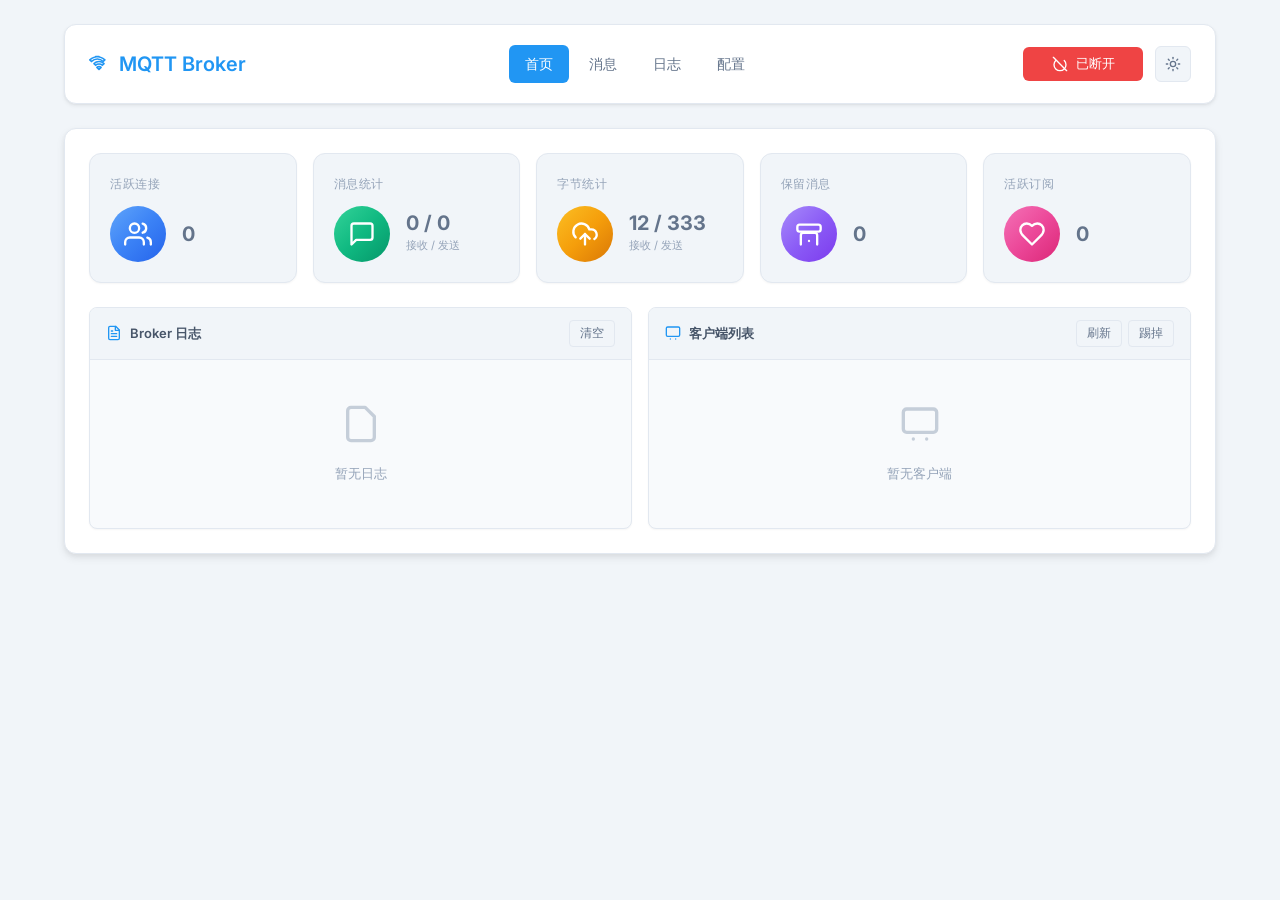
==== commit 7ab6811f: "update" ====
--- a/dashboard/index.html
+++ b/dashboard/index.html
@@ -17,36 +17,89 @@
                 --primary-blue: #2196f3;
                 --secondary-blue: #03a9f4;
                 --accent-cyan: #00bcd4;
-                --accent-glow: rgba(0, 188, 212, 0.15);
-
-                /* 中性色调 */
-                --bg-primary: #f8fafc;
-                --bg-secondary: #ffffff;
-                --bg-tertiary: #f1f5f9;
-                --text-primary: #1e293b;
+                --accent-glow: rgba(33, 150, 243, 0.1);
+                --error-red: #ef4444;
+
+                /* 梯度背景系统 - 错落有致 */
+                --bg-level-0: #f1f5f9; /* 最外层 - 最浅 */
+                --bg-level-1: #ffffff; /* module容器 */
+                --bg-level-2: #f8fafc; /* panel面板 */
+                --bg-level-3: #f1f5f9; /* 卡片/列表项 */
+                --bg-level-4: #e2e8f0; /* 输入框/二级元素 */
+
+                --bg-primary: var(--bg-level-0);
+                --bg-secondary: var(--bg-level-1);
+                --bg-tertiary: var(--bg-level-2);
+                --bg-card: var(--bg-level-3);
+                --bg-input: var(--bg-level-4);
+
+                --text-primary: #475569;
                 --text-secondary: #64748b;
                 --text-muted: #94a3b8;
                 --border-color: #e2e8f0;
-
-                /* 阴影 */
-                --card-shadow: 0 1px 3px rgba(0, 0, 0, 0.05), 0 1px 2px rgba(0, 0, 0, 0.1);
-                --card-shadow-hover: 0 4px 6px rgba(0, 0, 0, 0.05), 0 2px 4px rgba(0, 0, 0, 0.1);
+                --border-focus: var(--primary-blue);
+
+                /* 阴影梯度 - 增强层次感 */
+                --shadow-sm: 0 1px 2px rgba(0, 0, 0, 0.04);
+                --shadow-md:
+                    0 2px 4px rgba(0, 0, 0, 0.06), 0 1px 2px rgba(0, 0, 0, 0.04);
+                --shadow-lg:
+                    0 4px 8px rgba(0, 0, 0, 0.08), 0 2px 4px rgba(0, 0, 0, 0.04);
+                --shadow-xl:
+                    0 8px 16px rgba(0, 0, 0, 0.1), 0 4px 8px rgba(0, 0, 0, 0.06);
+                --input-shadow: 0 0 0 3px rgba(33, 150, 243, 0.12);
 
                 /* 字体 */
-                --font-body: "Inter", -apple-system, BlinkMacSystemFont, sans-serif;
+                --font-body:
+                    "Inter", -apple-system, BlinkMacSystemFont, sans-serif;
                 --font-mono: "JetBrains Mono", monospace;
             }
 
             [data-theme="dark"] {
-                --bg-primary: #0f172a;
-                --bg-secondary: #1e293b;
-                --bg-tertiary: #334155;
-                --text-primary: #f1f5f9;
+                /* 暗色模式梯度背景 */
+                --bg-level-0: #0f172a; /* 最外层 - 最深 */
+                --bg-level-1: #1e293b; /* module容器 */
+                --bg-level-2: #334155; /* panel面板 */
+                --bg-level-3: #475569; /* 卡片/列表项 */
+                --bg-level-4: #64748b; /* 输入框/二级元素 */
+
+                --bg-primary: var(--bg-level-0);
+                --bg-secondary: var(--bg-level-1);
+                --bg-tertiary: var(--bg-level-2);
+                --bg-card: var(--bg-level-3);
+                --bg-input: var(--bg-level-4);
+
+                --text-primary: #e2e8f0;
                 --text-secondary: #cbd5e1;
-                --text-muted: #64748b;
-                --border-color: #334155;
-                --card-shadow: 0 1px 3px rgba(0, 0, 0, 0.3), 0 1px 2px rgba(0, 0, 0, 0.2);
-                --card-shadow-hover: 0 4px 6px rgba(0, 0, 0, 0.3), 0 2px 4px rgba(0, 0, 0, 0.2);
+                --text-muted: #94a3b8;
+                --border-color: #475569;
+
+                --shadow-sm: 0 1px 2px rgba(0, 0, 0, 0.3);
+                --shadow-md:
+                    0 2px 4px rgba(0, 0, 0, 0.4), 0 1px 2px rgba(0, 0, 0, 0.3);
+                --shadow-lg:
+                    0 4px 8px rgba(0, 0, 0, 0.5), 0 2px 4px rgba(0, 0, 0, 0.3);
+                --shadow-xl:
+                    0 8px 16px rgba(0, 0, 0, 0.6), 0 4px 8px rgba(0, 0, 0, 0.4);
+                --input-shadow: 0 0 0 3px rgba(33, 150, 243, 0.25);
+            }
+
+            [data-theme="dark"] .form-input,
+            [data-theme="dark"] .form-select {
+                background: var(--bg-input);
+            }
+
+            [data-theme="dark"] .form-input:focus,
+            [data-theme="dark"] .form-select:focus {
+                background: var(--bg-input);
+            }
+
+            [data-theme="dark"] .form-textarea {
+                background: var(--bg-input);
+            }
+
+            [data-theme="dark"] .form-textarea:focus {
+                background: var(--bg-input);
             }
 
             * {
@@ -78,8 +131,10 @@
                 border-radius: 12px;
                 padding: 20px 24px;
                 margin-bottom: 24px;
-                box-shadow: var(--card-shadow);
+                box-shadow: var(--shadow-md);
                 border: 1px solid var(--border-color);
+                position: relative;
+                z-index: 10;
             }
 
             .header-content {
@@ -133,8 +188,11 @@
             }
 
             .connection-btn {
+                display: flex;
+                align-items: center;
+                gap: 8px;
                 padding: 8px 16px;
-                background: var(--accent-cyan);
+                background: #3b82f6;
                 color: #ffffff;
                 border: none;
                 border-radius: 6px;
@@ -142,21 +200,129 @@
                 font-size: 13px;
                 font-weight: 500;
                 transition: all 0.2s ease;
-            }
-
+                min-width: 120px;
+                justify-content: center;
+            }
+
+            .connection-btn .btn-icon {
+                display: inline-flex;
+                align-items: center;
+                justify-content: center;
+                width: 16px;
+                height: 16px;
+            }
+
+            .connection-btn .btn-icon svg {
+                width: 16px;
+                height: 16px;
+            }
+
+            /* 连接中状态 - 旋转动画 */
+            .connection-btn.connecting {
+                background: #f59e0b;
+                cursor: not-allowed;
+            }
+
+            .connection-btn.connecting .btn-icon {
+                animation: spin 1s linear infinite;
+            }
+
+            @keyframes spin {
+                from {
+                    transform: rotate(0deg);
+                }
+                to {
+                    transform: rotate(360deg);
+                }
+            }
+
+            /* 已连接状态 */
+            .connection-btn.connected {
+                background: #22c55e;
+            }
+
+            /* 已断开状态 - 红色背景 */
             .connection-btn.disconnected {
-                background: var(--text-muted);
-            }
-
-            .connection-btn:hover {
+                background: #ef4444;
+            }
+
+            .connection-btn:hover:not(.connecting) {
                 opacity: 0.9;
+                transform: translateY(-1px);
+            }
+
+            /* 通知框 */
+            .notification {
+                position: fixed;
+                top: 110px;
+                left: 50%;
+                transform: translateX(-50%);
+                padding: 12px 20px;
+                border-radius: 8px;
+                font-size: 14px;
+                font-weight: 500;
+                z-index: 1000;
+                box-shadow: var(--shadow-lg);
+                animation: slideDown 0.3s ease;
+                max-width: 400px;
+                text-align: center;
+            }
+
+            .notification.success {
+                background: #dcfce7;
+                color: #166534;
+                border: 1px solid #86efac;
+            }
+
+            .notification.error {
+                background: #fee2e2;
+                color: #991b1b;
+                border: 1px solid #fca5a5;
+            }
+
+            .notification.hide {
+                animation: slideUp 0.3s ease forwards;
+            }
+
+            @keyframes slideDown {
+                from {
+                    opacity: 0;
+                    transform: translateX(-50%) translateY(-20px);
+                }
+                to {
+                    opacity: 1;
+                    transform: translateX(-50%) translateY(0);
+                }
+            }
+
+            @keyframes slideUp {
+                from {
+                    opacity: 1;
+                    transform: translateX(-50%) translateY(0);
+                }
+                to {
+                    opacity: 0;
+                    transform: translateX(-50%) translateY(-20px);
+                }
+            }
+
+            [data-theme="dark"] .notification.success {
+                background: #14532d;
+                color: #dcfce7;
+                border: 1px solid #22c55e;
+            }
+
+            [data-theme="dark"] .notification.error {
+                background: #7f1d1d;
+                color: #fee2e2;
+                border: 1px solid #ef4444;
             }
 
             .theme-toggle {
                 width: 36px;
                 height: 36px;
                 border-radius: 6px;
-                background: var(--bg-tertiary);
+                background: var(--bg-card);
                 border: 1px solid var(--border-color);
                 color: var(--text-secondary);
                 cursor: pointer;
@@ -167,7 +333,8 @@
             }
 
             .theme-toggle:hover {
-                background: var(--border-color);
+                background: var(--bg-tertiary);
+                border-color: var(--border-focus);
             }
 
             /* 模块容器 */
@@ -175,9 +342,10 @@
                 background: var(--bg-secondary);
                 border-radius: 12px;
                 padding: 24px;
-                box-shadow: var(--card-shadow);
+                box-shadow: var(--shadow-lg);
                 border: 1px solid var(--border-color);
-                min-height: 500px;
+                position: relative;
+                z-index: 5;
             }
 
             .module {
@@ -209,60 +377,106 @@
             }
 
             .stat-card {
-                background: var(--bg-secondary);
+                background: var(--bg-card);
                 border: 1px solid var(--border-color);
-                border-radius: 8px;
+                border-radius: 12px;
                 padding: 20px;
-                transition: all 0.2s ease;
-                box-shadow: var(--card-shadow);
+                transition: all 0.3s ease;
+                box-shadow: var(--shadow-sm);
+                position: relative;
+                display: flex;
+                flex-direction: column;
+                gap: 12px;
             }
 
             .stat-card:hover {
-                box-shadow: var(--card-shadow-hover);
+                box-shadow: var(--shadow-lg);
+                transform: translateY(-2px);
+            }
+
+            .stat-label {
+                font-size: 12px;
+                color: var(--text-muted);
+                font-weight: 500;
+                text-transform: uppercase;
+                letter-spacing: 0.5px;
+            }
+
+            .stat-content {
+                display: flex;
+                flex-direction: row;
+                align-items: center;
+                gap: 16px;
             }
 
             .stat-icon {
-                width: 40px;
-                height: 40px;
-                border-radius: 8px;
-                background: var(--bg-tertiary);
+                width: 56px;
+                height: 56px;
+                border-radius: 50%;
                 display: flex;
                 align-items: center;
                 justify-content: center;
-                margin-bottom: 12px;
-                color: var(--primary-blue);
+                flex-shrink: 0;
+                flex-grow: 0;
+                transition: all 0.3s ease;
+            }
+
+            .stat-card:hover .stat-icon {
+                transform: scale(1.1) rotate(5deg);
             }
 
             .stat-icon svg {
-                width: 20px;
-                height: 20px;
-            }
-
-            .stat-label {
-                font-size: 12px;
-                color: var(--text-muted);
-                margin-bottom: 6px;
-                font-weight: 500;
+                width: 28px;
+                height: 28px;
+            }
+
+            .stat-info {
+                flex: 1;
+                min-width: 0;
+                display: flex;
+                flex-direction: column;
+                gap: 4px;
             }
 
             .stat-value {
-                font-size: 24px;
-                font-weight: 600;
-                color: var(--text-primary);
-                margin-bottom: 4px;
+                font-size: 20px;
+                font-weight: 700;
+                color: var(--text-secondary);
+                line-height: 1;
+                white-space: nowrap;
+                overflow: hidden;
+                text-overflow: ellipsis;
             }
 
             .stat-detail {
-                display: flex;
-                gap: 12px;
                 font-size: 11px;
                 color: var(--text-muted);
             }
 
-            .stat-detail-item {
-                display: flex;
-                align-items: center;
-                gap: 4px;
+            /* 不同卡片的图标颜色 - 更鲜艳的渐变 */
+            .stat-card.connections .stat-icon {
+                background: linear-gradient(135deg, #60a5fa, #3b82f6, #2563eb);
+                color: #ffffff;
+            }
+
+            .stat-card.messages .stat-icon {
+                background: linear-gradient(135deg, #34d399, #10b981, #059669);
+                color: #ffffff;
+            }
+
+            .stat-card.bytes .stat-icon {
+                background: linear-gradient(135deg, #fbbf24, #f59e0b, #d97706);
+                color: #ffffff;
+            }
+
+            .stat-card.retained .stat-icon {
+                background: linear-gradient(135deg, #a78bfa, #8b5cf6, #7c3aed);
+                color: #ffffff;
+            }
+
+            .stat-card.subscriptions .stat-icon {
+                background: linear-gradient(135deg, #f472b6, #ec4899, #db2777);
+                color: #ffffff;
             }
 
             /* 两列布局 */
@@ -273,14 +487,15 @@
             }
 
             .panel {
-                background: var(--bg-secondary);
+                background: var(--bg-tertiary);
                 border: 1px solid var(--border-color);
                 border-radius: 8px;
                 overflow: hidden;
+                box-shadow: var(--shadow-sm);
             }
 
             .panel-header {
-                background: var(--bg-tertiary);
+                background: var(--bg-card);
                 padding: 12px 16px;
                 display: flex;
                 justify-content: space-between;
@@ -309,7 +524,7 @@
             }
 
             .panel-btn {
-                background: var(--bg-secondary);
+                background: var(--bg-card);
                 border: 1px solid var(--border-color);
                 border-radius: 4px;
                 padding: 4px 10px;
@@ -323,6 +538,7 @@
                 background: var(--primary-blue);
                 color: #ffffff;
                 border-color: var(--primary-blue);
+                box-shadow: var(--shadow-sm);
             }
 
             .panel-content {
@@ -354,13 +570,20 @@
             .log-item {
                 padding: 10px;
                 margin-bottom: 6px;
-                background: var(--bg-tertiary);
+                background: var(--bg-card);
                 border-radius: 4px;
                 font-family: var(--font-mono);
                 font-size: 11px;
                 display: flex;
                 gap: 10px;
                 align-items: flex-start;
+                border: 1px solid transparent;
+                transition: all 0.2s ease;
+            }
+
+            .log-item:hover {
+                background: var(--bg-tertiary);
+                border-color: var(--border-color);
             }
 
             .log-time {
@@ -382,13 +605,15 @@
                 gap: 10px;
                 padding: 10px;
                 margin-bottom: 6px;
-                background: var(--bg-tertiary);
+                background: var(--bg-card);
                 border-radius: 4px;
                 transition: all 0.2s ease;
+                border: 1px solid transparent;
             }
 
             .client-item:hover {
-                background: var(--border-color);
+                background: var(--bg-tertiary);
+                border-color: var(--border-color);
             }
 
             .client-icon {
@@ -438,20 +663,22 @@
                 display: grid;
                 grid-template-columns: 240px 1fr;
                 gap: 16px;
-                height: 450px;
             }
 
             .subscribe-panel {
-                background: var(--bg-secondary);
+                background: var(--bg-tertiary);
                 border: 1px solid var(--border-color);
                 border-radius: 8px;
                 overflow: hidden;
                 display: flex;
                 flex-direction: column;
+                min-height: 300px;
+                max-height: 500px;
+                box-shadow: var(--shadow-sm);
             }
 
             .subscribe-header {
-                background: var(--bg-tertiary);
+                background: var(--bg-card);
                 padding: 12px 16px;
                 display: flex;
                 justify-content: space-between;
@@ -478,10 +705,12 @@
                 align-items: center;
                 justify-content: center;
                 transition: all 0.2s ease;
+                box-shadow: var(--shadow-sm);
             }
 
             .add-sub-btn:hover {
                 opacity: 0.9;
+                box-shadow: var(--shadow-md);
             }
 
             .subscribe-list {
@@ -490,28 +719,79 @@
                 padding: 8px;
             }
 
+            .subscribe-list::-webkit-scrollbar {
+                width: 4px;
+            }
+
+            .subscribe-list::-webkit-scrollbar-track {
+                background: transparent;
+            }
+
+            .subscribe-list::-webkit-scrollbar-thumb {
+                background: var(--border-color);
+                border-radius: 2px;
+            }
+
+            .subscribe-list::-webkit-scrollbar-thumb:hover {
+                background: var(--text-muted);
+            }
+
             .subscribe-item {
-                padding: 10px;
+                padding: 8px 10px;
                 margin-bottom: 6px;
+                background: var(--bg-card);
+                border-radius: 4px;
+                transition: all 0.2s ease;
+                border: 1px solid transparent;
+                display: flex;
+                align-items: center;
+                gap: 8px;
+            }
+
+            .subscribe-item:hover {
                 background: var(--bg-tertiary);
-                border-radius: 4px;
+                border-color: var(--border-color);
+            }
+
+            .subscribe-item.active {
+                background: rgba(33, 150, 243, 0.1);
+                border-color: var(--primary-blue);
+            }
+
+            .subscribe-checkbox {
+                width: 16px;
+                height: 16px;
+                border-radius: 3px;
+                border: 2px solid var(--text-muted);
                 cursor: pointer;
+                display: flex;
+                align-items: center;
+                justify-content: center;
+                flex-shrink: 0;
                 transition: all 0.2s ease;
-                position: relative;
-            }
-
-            .subscribe-item:hover {
-                background: var(--border-color);
-            }
-
-            .subscribe-item.active {
+            }
+
+            .subscribe-checkbox.checked {
                 background: var(--primary-blue);
+                border-color: var(--primary-blue);
+            }
+
+            .subscribe-checkbox svg {
+                width: 10px;
+                height: 10px;
                 color: #ffffff;
-            }
-
-            .subscribe-item.active .subscribe-topic,
-            .subscribe-item.active .subscribe-qos {
-                color: #ffffff;
+                opacity: 0;
+                transition: opacity 0.2s ease;
+            }
+
+            .subscribe-checkbox.checked svg {
+                opacity: 1;
+            }
+
+            .subscribe-content {
+                flex: 1;
+                min-width: 0;
+                cursor: pointer;
             }
 
             .subscribe-topic {
@@ -527,33 +807,62 @@
                 color: var(--text-muted);
             }
 
-            .subscribe-hint {
-                position: absolute;
-                right: 8px;
-                top: 50%;
-                transform: translateY(-50%);
-                font-size: 9px;
-                opacity: 0;
-                transition: opacity 0.2s ease;
-            }
-
-            .subscribe-item:hover .subscribe-hint {
-                opacity: 1;
+            .subscribe-delete {
+                width: 20px;
+                height: 20px;
+                border-radius: 3px;
+                cursor: pointer;
+                display: flex;
+                align-items: center;
+                justify-content: center;
+                color: var(--text-muted);
+                transition: all 0.2s ease;
+                flex-shrink: 0;
+            }
+
+            .subscribe-delete:hover {
+                background: var(--error-red);
+                color: #ffffff;
+            }
+
+            .subscribe-delete svg {
+                width: 12px;
+                height: 12px;
             }
 
             .message-panel {
                 display: flex;
                 flex-direction: column;
                 gap: 12px;
+                min-height: 300px;
             }
 
             .message-list {
                 flex: 1;
-                background: var(--bg-secondary);
+                min-height: 300px;
+                max-height: 500px;
+                background: var(--bg-tertiary);
                 border: 1px solid var(--border-color);
                 border-radius: 8px;
                 padding: 12px;
                 overflow-y: auto;
+            }
+
+            .message-list::-webkit-scrollbar {
+                width: 4px;
+            }
+
+            .message-list::-webkit-scrollbar-track {
+                background: transparent;
+            }
+
+            .message-list::-webkit-scrollbar-thumb {
+                background: var(--border-color);
+                border-radius: 2px;
+            }
+
+            .message-list::-webkit-scrollbar-thumb:hover {
+                background: var(--text-muted);
             }
 
             .message-item {
@@ -612,13 +921,14 @@
             }
 
             .message-body {
-                background: var(--bg-tertiary);
+                background: var(--bg-card);
                 padding: 8px 10px;
                 border-radius: 4px;
                 font-family: var(--font-mono);
                 font-size: 11px;
                 color: var(--text-primary);
                 word-break: break-word;
+                border: 1px solid var(--border-color);
             }
 
             .message-body.hex {
@@ -626,7 +936,7 @@
             }
 
             .publish-area {
-                background: var(--bg-secondary);
+                background: var(--bg-tertiary);
                 border: 1px solid var(--border-color);
                 border-radius: 8px;
                 padding: 12px;
@@ -634,7 +944,7 @@
 
             .publish-form {
                 display: grid;
-                grid-template-columns: repeat(4, 1fr);
+                grid-template-columns: 2fr 1fr 1fr 1fr;
                 gap: 10px;
                 margin-bottom: 10px;
             }
@@ -654,26 +964,28 @@
             .form-input,
             .form-select {
                 padding: 8px 10px;
-                background: var(--bg-secondary);
+                background: #ffffff;
                 border: 1px solid var(--border-color);
                 border-radius: 4px;
                 color: var(--text-primary);
                 font-size: 13px;
                 transition: all 0.2s ease;
+                outline: none;
             }
 
             .form-input:focus,
             .form-select:focus {
-                outline: none;
-                border-color: var(--primary-blue);
-                box-shadow: 0 0 0 2px var(--accent-glow);
+                border-color: var(--border-focus);
+                box-shadow: var(--input-shadow);
+                transform: translateY(-1px);
+                background: #ffffff;
             }
 
             .form-textarea {
                 width: 100%;
                 min-height: 60px;
                 padding: 8px 10px;
-                background: var(--bg-secondary);
+                background: #ffffff;
                 border: 1px solid var(--border-color);
                 border-radius: 4px;
                 color: var(--text-primary);
@@ -681,12 +993,14 @@
                 font-size: 11px;
                 resize: vertical;
                 transition: all 0.2s ease;
+                outline: none;
             }
 
             .form-textarea:focus {
-                outline: none;
-                border-color: var(--primary-blue);
-                box-shadow: 0 0 0 2px var(--accent-glow);
+                border-color: var(--border-focus);
+                box-shadow: var(--input-shadow);
+                transform: translateY(-1px);
+                background: #ffffff;
             }
 
             .publish-btn {
@@ -700,10 +1014,12 @@
                 cursor: pointer;
                 transition: all 0.2s ease;
                 align-self: flex-start;
+                box-shadow: var(--shadow-sm);
             }
 
             .publish-btn:hover {
                 opacity: 0.9;
+                box-shadow: var(--shadow-md);
             }
 
             /* 配置模块 */
@@ -754,7 +1070,7 @@
                 }
 
                 .subscribe-panel {
-                    max-height: 180px;
+                    max-height: 300px;
                 }
             }
 
@@ -778,32 +1094,6 @@
 
                 .config-form {
                     grid-template-columns: 1fr;
-                }
-            }
-
-            /* 状态指示器 */
-            .status-dot {
-                width: 6px;
-                height: 6px;
-                border-radius: 50%;
-                background: var(--accent-cyan);
-                box-shadow: 0 0 8px var(--accent-cyan);
-                animation: pulse 2s infinite;
-            }
-
-            .status-dot.disconnected {
-                background: var(--text-muted);
-                box-shadow: none;
-                animation: none;
-            }
-
-            @keyframes pulse {
-                0%,
-                100% {
-                    opacity: 1;
-                }
-                50% {
-                    opacity: 0.6;
                 }
             }
 
@@ -832,8 +1122,9 @@
                 padding: 24px;
                 max-width: 400px;
                 width: 90%;
-                box-shadow: 0 10px 40px rgba(0, 0, 0, 0.2);
+                box-shadow: var(--shadow-xl);
                 animation: modalIn 0.2s ease;
+                border: 1px solid var(--border-color);
             }
 
             @keyframes modalIn {
@@ -881,28 +1172,15 @@
             }
 
             .btn-secondary {
+                background: var(--bg-card);
+                color: var(--text-primary);
+                border: 1px solid var(--border-color);
+            }
+
+            .btn-secondary:hover {
                 background: var(--bg-tertiary);
-                color: var(--text-primary);
-            }
-
-            .btn-secondary:hover {
-                background: var(--border-color);
-            }
-
-            /* 连接状态 */
-            .connection-status {
-                display: flex;
-                align-items: center;
-                gap: 6px;
-                padding: 6px 12px;
-                background: var(--bg-tertiary);
-                border-radius: 6px;
-            }
-
-            .connection-status-text {
-                font-size: 12px;
-                font-weight: 500;
-            }
+            }
+
         </style>
     </head>
     <body>
@@ -925,25 +1203,32 @@
                             <path
                                 d="M12 3C7.5 3 3.75 4.5 1 7l2 2c2-2 4.5-3 7-3s5 1 7 3l2-2c-2.75-2.5-6.5-4-11-4z"
                             />
-                            <path d="M12 9c-2.5 0-4.5 1-6 2.5l2 2c1-1 2.5-1.5 4-1.5s3 0.5 4 1.5l2-2c-1.5-1.5-3.5-2.5-6-2.5z" />
-                            <path d="M12 15c-1 0-2 0.5-2.5 1l2.5 2.5 2.5-2.5c-0.5-0.5-1.5-1-2.5-1z" />
+                            <path
+                                d="M12 9c-2.5 0-4.5 1-6 2.5l2 2c1-1 2.5-1.5 4-1.5s3 0.5 4 1.5l2-2c-1.5-1.5-3.5-2.5-6-2.5z"
+                            />
+                            <path
+                                d="M12 15c-1 0-2 0.5-2.5 1l2.5 2.5 2.5-2.5c-0.5-0.5-1.5-1-2.5-1z"
+                            />
                         </svg>
-                        Broker 控制台
+                        MQTT Broker
                     </h1>
                     <nav class="header-nav">
-                        <div class="nav-item active" data-module="home">首页</div>
+                        <div class="nav-item active" data-module="home">
+                            首页
+                        </div>
                         <div class="nav-item" data-module="messages">消息</div>
                         <div class="nav-item" data-module="logs">日志</div>
                         <div class="nav-item" data-module="config">配置</div>
                     </nav>
                     <div class="header-controls">
-                        <div class="connection-status">
-                            <div class="status-dot" id="statusDot"></div>
-                            <span class="connection-status-text" id="connectionStatus"
-                                >连接中...</span
-                            >
-                        </div>
-                        <button class="connection-btn" id="connectionBtn">断开</button>
+                        <button
+                            class="connection-btn"
+                            id="connectionBtn"
+                            title="点击连接"
+                        >
+                            <span class="btn-icon"></span>
+                            <span class="btn-text">连接</span>
+                        </button>
                         <button class="theme-toggle" id="themeToggle">
                             <svg
                                 xmlns="http://www.w3.org/2000/svg"
@@ -971,55 +1256,20 @@
                 </div>
             </header>
 
+            <!-- 通知框容器 -->
+            <div id="notificationContainer"></div>
+
             <!-- 主内容区 -->
             <main class="module-container">
                 <!-- 首页模块 -->
                 <div class="module active" id="homeModule">
                     <div class="stats-grid">
-                        <div class="stat-card">
-                            <div class="stat-icon">
-                                <svg
-                                    xmlns="http://www.w3.org/2000/svg"
-                                    viewBox="0 0 24 24"
-                                    fill="none"
-                                    stroke="currentColor"
-                                    stroke-width="2"
-                                    stroke-linecap="round"
-                                    stroke-linejoin="round"
-                                >
-                                    <path d="M17 21v-2a4 4 0 0 0-4-4H5a4 4 0 0 0-4 4v2" />
-                                    <circle cx="9" cy="7" r="4" />
-                                    <path d="M23 21v-2a4 4 0 0 0-3-3.87" />
-                                    <path d="M16 3.13a4 4 0 0 1 0 7.75" />
-                                </svg>
-                            </div>
+                        <div class="stat-card connections">
                             <div class="stat-label">活跃连接</div>
-                            <div class="stat-value" id="statConns">0</div>
-                        </div>
-                        <div class="stat-card">
-                            <div class="stat-icon">
-                                <svg
-                                    xmlns="http://www.w3.org/2000/svg"
-                                    viewBox="0 0 24 24"
-                                    fill="none"
-                                    stroke="currentColor"
-                                    stroke-width="2"
-                                    stroke-linecap="round"
-                                    stroke-linejoin="round"
-                                >
-                                    <path
-                                        d="M21 15a2 2 0 0 1-2 2H7l-4 4V5a2 2 0 0 1 2-2h14a2 2 0 0 1 2 2z"
-                                    />
-                                </svg>
-                            </div>
-                            <div class="stat-label">消息统计</div>
-                            <div class="stat-value" id="statMsgs">0</div>
-                            <div class="stat-detail">
-                                <div class="stat-detail-item">
+                            <div class="stat-content">
+                                <div class="stat-icon">
                                     <svg
                                         xmlns="http://www.w3.org/2000/svg"
-                                        width="10"
-                                        height="10"
                                         viewBox="0 0 24 24"
                                         fill="none"
                                         stroke="currentColor"
@@ -1027,16 +1277,25 @@
                                         stroke-linecap="round"
                                         stroke-linejoin="round"
                                     >
-                                        <path d="M5 12h14" />
-                                        <path d="M12 5v14" />
+                                        <path
+                                            d="M17 21v-2a4 4 0 0 0-4-4H5a4 4 0 0 0-4 4v2"
+                                        />
+                                        <circle cx="9" cy="7" r="4" />
+                                        <path d="M23 21v-2a4 4 0 0 0-3-3.87" />
+                                        <path d="M16 3.13a4 4 0 0 1 0 7.75" />
                                     </svg>
-                                    <span id="statRxMsgsDetail">0</span>
                                 </div>
-                                <div class="stat-detail-item">
+                                <div class="stat-info">
+                                    <div class="stat-value" id="statConns">0</div>
+                                </div>
+                            </div>
+                        </div>
+                        <div class="stat-card messages">
+                            <div class="stat-label">消息统计</div>
+                            <div class="stat-content">
+                                <div class="stat-icon">
                                     <svg
                                         xmlns="http://www.w3.org/2000/svg"
-                                        width="10"
-                                        height="10"
                                         viewBox="0 0 24 24"
                                         fill="none"
                                         stroke="currentColor"
@@ -1044,38 +1303,23 @@
                                         stroke-linecap="round"
                                         stroke-linejoin="round"
                                     >
-                                        <path d="M5 12h14" />
+                                        <path
+                                            d="M21 15a2 2 0 0 1-2 2H7l-4 4V5a2 2 0 0 1 2-2h14a2 2 0 0 1 2 2z"
+                                        />
                                     </svg>
-                                    <span id="statTxMsgsDetail">0</span>
+                                </div>
+                                <div class="stat-info">
+                                    <div class="stat-value" id="statMsgs">0 / 0</div>
+                                    <div class="stat-detail">接收 / 发送</div>
                                 </div>
                             </div>
                         </div>
-                        <div class="stat-card">
-                            <div class="stat-icon">
-                                <svg
-                                    xmlns="http://www.w3.org/2000/svg"
-                                    viewBox="0 0 24 24"
-                                    fill="none"
-                                    stroke="currentColor"
-                                    stroke-width="2"
-                                    stroke-linecap="round"
-                                    stroke-linejoin="round"
-                                >
-                                    <path
-                                        d="M4 14.899A7 7 0 1 1 15.71 8h1.79a4.5 4.5 0 0 1 2.5 8.242"
-                                    />
-                                    <path d="M12 12v9" />
-                                    <path d="m16 16-4-4-4 4" />
-                                </svg>
-                            </div>
+                        <div class="stat-card bytes">
                             <div class="stat-label">字节统计</div>
-                            <div class="stat-value" id="statBytes">0 B</div>
-                            <div class="stat-detail">
-                                <div class="stat-detail-item">
+                            <div class="stat-content">
+                                <div class="stat-icon">
                                     <svg
                                         xmlns="http://www.w3.org/2000/svg"
-                                        width="10"
-                                        height="10"
                                         viewBox="0 0 24 24"
                                         fill="none"
                                         stroke="currentColor"
@@ -1083,16 +1327,27 @@
                                         stroke-linecap="round"
                                         stroke-linejoin="round"
                                     >
-                                        <path d="M5 12h14" />
-                                        <path d="M12 5v14" />
+                                        <path
+                                            d="M4 14.899A7 7 0 1 1 15.71 8h1.79a4.5 4.5 0 0 1 2.5 8.242"
+                                        />
+                                        <path d="M12 12v9" />
+                                        <path d="m16 16-4-4-4 4" />
                                     </svg>
-                                    <span id="statRxBytesDetail">0 B</span>
                                 </div>
-                                <div class="stat-detail-item">
+                                <div class="stat-info">
+                                    <div class="stat-value" id="statBytes">
+                                        12  / 333 
+                                    </div>
+                                    <div class="stat-detail">接收 / 发送</div>
+                                </div>
+                            </div>
+                        </div>
+                        <div class="stat-card retained">
+                            <div class="stat-label">保留消息</div>
+                            <div class="stat-content">
+                                <div class="stat-icon">
                                     <svg
                                         xmlns="http://www.w3.org/2000/svg"
-                                        width="10"
-                                        height="10"
                                         viewBox="0 0 24 24"
                                         fill="none"
                                         stroke="currentColor"
@@ -1100,53 +1355,42 @@
                                         stroke-linecap="round"
                                         stroke-linejoin="round"
                                     >
-                                        <path d="M5 12h14" />
+                                        <path
+                                            d="M19 21v-8a2 2 0 0 0-2-2H7a2 2 0 0 0-2 2v8"
+                                        />
+                                        <path
+                                            d="M4 10h16a2 2 0 0 0 2-2V6a2 2 0 0 0-2-2H4a2 2 0 0 0-2 2v2a2 2 0 0 0 2 2z"
+                                        />
+                                        <line x1="12" x2="12" y1="18" y2="18" />
                                     </svg>
-                                    <span id="statTxBytesDetail">0 B</span>
+                                </div>
+                                <div class="stat-info">
+                                    <div class="stat-value" id="statRetained">0</div>
                                 </div>
                             </div>
                         </div>
-                        <div class="stat-card">
-                            <div class="stat-icon">
-                                <svg
-                                    xmlns="http://www.w3.org/2000/svg"
-                                    viewBox="0 0 24 24"
-                                    fill="none"
-                                    stroke="currentColor"
-                                    stroke-width="2"
-                                    stroke-linecap="round"
-                                    stroke-linejoin="round"
-                                >
-                                    <path
-                                        d="M19 21v-8a2 2 0 0 0-2-2H7a2 2 0 0 0-2 2v8"
-                                    />
-                                    <path
-                                        d="M4 10h16a2 2 0 0 0 2-2V6a2 2 0 0 0-2-2H4a2 2 0 0 0-2 2v2a2 2 0 0 0 2 2z"
-                                    />
-                                    <line x1="12" x2="12" y1="18" y2="18" />
-                                </svg>
+                        <div class="stat-card subscriptions">
+                            <div class="stat-label">活跃订阅</div>
+                            <div class="stat-content">
+                                <div class="stat-icon">
+                                    <svg
+                                        xmlns="http://www.w3.org/2000/svg"
+                                        viewBox="0 0 24 24"
+                                        fill="none"
+                                        stroke="currentColor"
+                                        stroke-width="2"
+                                        stroke-linecap="round"
+                                        stroke-linejoin="round"
+                                    >
+                                        <path
+                                            d="M19 14c1.49-1.46 3-3.21 3-5.5A5.5 5.5 0 0 0 16.5 3c-1.76 0-3 .5-4.5 2-1.5-1.5-2.74-2-4.5-2A5.5 5.5 0 0 0 2 8.5c0 2.3 1.5 4.05 3 5.5l7 7Z"
+                                        />
+                                    </svg>
+                                </div>
+                                <div class="stat-info">
+                                    <div class="stat-value" id="statSubs">0</div>
+                                </div>
                             </div>
-                            <div class="stat-label">保留消息</div>
-                            <div class="stat-value" id="statRetained">0</div>
-                        </div>
-                        <div class="stat-card">
-                            <div class="stat-icon">
-                                <svg
-                                    xmlns="http://www.w3.org/2000/svg"
-                                    viewBox="0 0 24 24"
-                                    fill="none"
-                                    stroke="currentColor"
-                                    stroke-width="2"
-                                    stroke-linecap="round"
-                                    stroke-linejoin="round"
-                                >
-                                    <path
-                                        d="M19 14c1.49-1.46 3-3.21 3-5.5A5.5 5.5 0 0 0 16.5 3c-1.76 0-3 .5-4.5 2-1.5-1.5-2.74-2-4.5-2A5.5 5.5 0 0 0 2 8.5c0 2.3 1.5 4.05 3 5.5l7 7Z"
-                                    />
-                                </svg>
-                            </div>
-                            <div class="stat-label">活跃订阅</div>
-                            <div class="stat-value" id="statSubs">0</div>
                         </div>
                     </div>
 
@@ -1174,7 +1418,9 @@
                                     Broker 日志
                                 </div>
                                 <div class="panel-actions">
-                                    <button class="panel-btn" id="clearLogsBtn">清空</button>
+                                    <button class="panel-btn" id="clearLogsBtn">
+                                        清空
+                                    </button>
                                 </div>
                             </div>
                             <div class="panel-content" id="logsPanel">
@@ -1211,17 +1457,29 @@
                                         stroke-linecap="round"
                                         stroke-linejoin="round"
                                     >
-                                        <rect x="2" y="3" width="20" height="14" rx="2" ry="2" />
+                                        <rect
+                                            x="2"
+                                            y="3"
+                                            width="20"
+                                            height="14"
+                                            rx="2"
+                                            ry="2"
+                                        />
                                         <line x1="8" x2="8" y1="21" y2="21" />
                                         <line x1="16" x2="16" y1="21" y2="21" />
                                     </svg>
                                     客户端列表
                                 </div>
                                 <div class="panel-actions">
-                                    <button class="panel-btn" id="refreshClientsBtn">
+                                    <button
+                                        class="panel-btn"
+                                        id="refreshClientsBtn"
+                                    >
                                         刷新
                                     </button>
-                                    <button class="panel-btn" id="kickAllBtn">踢掉</button>
+                                    <button class="panel-btn" id="kickAllBtn">
+                                        踢掉
+                                    </button>
                                 </div>
                             </div>
                             <div class="panel-content" id="clientsPanel">
@@ -1244,8 +1502,18 @@
                                                 rx="2"
                                                 ry="2"
                                             />
-                                            <line x1="8" x2="8" y1="21" y2="21" />
-                                            <line x1="16" x2="16" y1="21" y2="21" />
+                                            <line
+                                                x1="8"
+                                                x2="8"
+                                                y1="21"
+                                                y2="21"
+                                            />
+                                            <line
+                                                x1="16"
+                                                x2="16"
+                                                y1="21"
+                                                y2="21"
+                                            />
                                         </svg>
                                     </div>
                                     <div class="empty-text">暂无客户端</div>
@@ -1261,7 +1529,9 @@
                         <div class="subscribe-panel">
                             <div class="subscribe-header">
                                 <div class="subscribe-title">订阅列表</div>
-                                <button class="add-sub-btn" id="addSubBtn">+</button>
+                                <button class="add-sub-btn" id="addSubBtn">
+                                    +
+                                </button>
                             </div>
                             <div class="subscribe-list" id="subscribeList">
                                 <div class="empty-state">
@@ -1276,8 +1546,18 @@
                                             stroke-linejoin="round"
                                         >
                                             <circle cx="12" cy="12" r="10" />
-                                            <line x1="12" x2="12" y1="8" y2="12" />
-                                            <line x1="12" x2="12.01" y1="16" y2="16" />
+                                            <line
+                                                x1="12"
+                                                x2="12"
+                                                y1="8"
+                                                y2="12"
+                                            />
+                                            <line
+                                                x1="12"
+                                                x2="12.01"
+                                                y1="16"
+                                                y2="16"
+                                            />
                                         </svg>
                                     </div>
                                     <div class="empty-text">暂无订阅</div>
@@ -1298,7 +1578,9 @@
                                             stroke-linecap="round"
                                             stroke-linejoin="round"
                                         >
-                                            <path d="M21 15a2 2 0 0 1-2 2H7l-4 4V5a2 2 0 0 1 2-2h14a2 2 0 0 1 2 2z" />
+                                            <path
+                                                d="M21 15a2 2 0 0 1-2 2H7l-4 4V5a2 2 0 0 1 2-2h14a2 2 0 0 1 2 2z"
+                                            />
                                         </svg>
                                     </div>
                                     <div class="empty-text">暂无消息</div>
@@ -1320,7 +1602,10 @@
                                     </div>
                                     <div class="form-group">
                                         <label class="form-label">QoS</label>
-                                        <select class="form-select" id="publishQos">
+                                        <select
+                                            class="form-select"
+                                            id="publishQos"
+                                        >
                                             <option value="0">0</option>
                                             <option value="1">1</option>
                                             <option value="2">2</option>
@@ -1328,16 +1613,26 @@
                                     </div>
                                     <div class="form-group">
                                         <label class="form-label">格式</label>
-                                        <select class="form-select" id="publishFormat">
+                                        <select
+                                            class="form-select"
+                                            id="publishFormat"
+                                        >
                                             <option value="text">文本</option>
                                             <option value="json">JSON</option>
-                                            <option value="hex">十六进制</option>
-                                            <option value="base64">Base64</option>
+                                            <option value="hex">
+                                                十六进制
+                                            </option>
+                                            <option value="base64">
+                                                Base64
+                                            </option>
                                         </select>
                                     </div>
                                     <div class="form-group">
                                         <label class="form-label">保留</label>
-                                        <select class="form-select" id="publishRetain">
+                                        <select
+                                            class="form-select"
+                                            id="publishRetain"
+                                        >
                                             <option value="false">否</option>
                                             <option value="true">是</option>
                                         </select>
@@ -1383,12 +1678,19 @@
                                 系统日志
                             </div>
                             <div class="panel-actions">
-                                <button class="panel-btn" id="clearSystemLogsBtn">
+                                <button
+                                    class="panel-btn"
+                                    id="clearSystemLogsBtn"
+                                >
                                     清空
                                 </button>
                             </div>
                         </div>
-                        <div class="panel-content" id="systemLogsPanel" style="max-height: 560px">
+                        <div
+                            class="panel-content"
+                            id="systemLogsPanel"
+                            style="max-height: 560px"
+                        >
                             <div class="empty-state">
                                 <div class="empty-icon">
                                     <svg
@@ -1449,8 +1751,12 @@
                     </select>
                 </div>
                 <div class="modal-actions">
-                    <button class="btn btn-secondary" id="cancelSubBtn">取消</button>
-                    <button class="btn btn-primary" id="confirmSubBtn">确认</button>
+                    <button class="btn btn-secondary" id="cancelSubBtn">
+                        取消
+                    </button>
+                    <button class="btn btn-primary" id="confirmSubBtn">
+                        确认
+                    </button>
                 </div>
             </div>
         </div>
@@ -1462,12 +1768,14 @@
                 apiUrl: "http://192.168.116.217:8080",
                 username: "admin",
                 password: "22182666",
-                autoConnect: true
+                autoConnect: true,
             };
 
             // ==================== 应用状态 ====================
             let state = {
                 connected: false,
+                connecting: false,
+                manualDisconnect: false,
                 mqttClient: null,
                 currentModule: "home",
                 theme: "light",
@@ -1477,7 +1785,7 @@
                 subscriptions: [],
                 messages: [],
                 config: {},
-                topicHistory: new Set()
+                topicHistory: new Set(),
             };
 
             // ==================== 工具函数 ====================
@@ -1486,7 +1794,11 @@
                 const k = 1024;
                 const sizes = ["B", "KB", "MB", "GB"];
                 const i = Math.floor(Math.log(bytes) / Math.log(k));
-                return parseFloat((bytes / Math.pow(k, i)).toFixed(2)) + " " + sizes[i];
+                return (
+                    parseFloat((bytes / Math.pow(k, i)).toFixed(2)) +
+                    " " +
+                    sizes[i]
+                );
             }
 
             function formatTime(timestamp) {
@@ -1501,37 +1813,50 @@
             }
 
             function getAuthHeader() {
-                const credentials = btoa(`${CONFIG.username}:${CONFIG.password}`);
+                const credentials = btoa(
+                    `${CONFIG.username}:${CONFIG.password}`,
+                );
                 return `Basic ${credentials}`;
             }
 
             // ==================== MQTT 客户端 ====================
             function initMqttClient() {
-                const clientId = "dashboard_" + Math.random().toString(16).substr(2, 8);
+                // 设置连接中状态
+                state.connecting = true;
+                updateConnectionUI();
+
+                const clientId =
+                    "mqtt_" + Math.random().toString(16).substr(2, 8);
                 state.mqttClient = mqtt.connect(CONFIG.brokerUrl, {
                     clientId: clientId,
                     username: CONFIG.username,
                     password: CONFIG.password,
                     clean: true,
                     connectTimeout: 10000,
-                    reconnectPeriod: 5000
+                    reconnectPeriod: state.manualDisconnect ? 0 : 5000, // 人为断开时不重连
                 });
 
                 state.mqttClient.on("connect", () => {
                     console.log("MQTT 已连接");
                     state.connected = true;
+                    state.connecting = false;
                     updateConnectionUI();
+                    showNotification("连接成功", "success");
                     subscribeToSystemTopics();
                 });
 
                 state.mqttClient.on("close", () => {
                     console.log("MQTT 已断开");
                     state.connected = false;
+                    state.connecting = false;
                     updateConnectionUI();
                 });
 
                 state.mqttClient.on("error", (err) => {
                     console.error("MQTT 错误:", err);
+                    state.connecting = false;
+                    showNotification(`连接失败: ${err.message || "未知错误"}`, "error");
+                    updateConnectionUI();
                 });
 
                 state.mqttClient.on("message", (topic, message) => {
@@ -1547,7 +1872,7 @@
                     { topic: "$sys/broker/stats", qos: 0 },
                     { topic: "$sys/broker/logs", qos: 0 },
                     { topic: "$sys/broker/clients/connected", qos: 0 },
-                    { topic: "$sys/broker/clients/disconnected", qos: 0 }
+                    { topic: "$sys/broker/clients/disconnected", qos: 0 },
                 ];
 
                 systemTopics.forEach(({ topic, qos }) => {
@@ -1559,12 +1884,14 @@
                 });
 
                 // 重新订阅用户主题
-                state.subscriptions.forEach(({ topic, qos }) => {
-                    state.mqttClient.subscribe(topic, { qos }, (err) => {
-                        if (err) {
-                            console.error(`重新订阅 ${topic} 失败:`, err);
-                        }
-                    });
+                state.subscriptions.forEach(({ topic, qos, active }) => {
+                    if (active) {
+                        state.mqttClient.subscribe(topic, { qos }, (err) => {
+                            if (err) {
+                                console.error(`重新订阅 ${topic} 失败:`, err);
+                            }
+                        });
+                    }
                 });
             }
 
@@ -1589,9 +1916,13 @@
                     } else {
                         // 用户订阅的消息
                         const activeSub = state.subscriptions.find((s) =>
-                            topic.match(s.topic.replace("+", "[^/]+").replace("#", ".*"))
+                            topic.match(
+                                s.topic
+                                    .replace("+", "[^/]+")
+                                    .replace("#", ".*"),
+                            ),
                         );
-                        if (activeSub || state.subscriptions.some((s) => s.topic === topic)) {
+                        if (activeSub && activeSub.active) {
                             addMessage(topic, message);
                         }
                     }
@@ -1610,26 +1941,28 @@
                     connsElem.textContent = stats.conns.toLocaleString();
                 }
 
-                // 更新消息统计（合并显示）
+                // 更新消息统计（接收/发送格式）
                 const msgsElem = document.getElementById("statMsgs");
-                const rxMsgsElem = document.getElementById("statRxMsgsDetail");
-                const txMsgsElem = document.getElementById("statTxMsgsDetail");
-                if (stats.rx_msgs !== undefined && stats.tx_msgs !== undefined) {
-                    const totalMsgs = stats.rx_msgs + stats.tx_msgs;
-                    msgsElem.textContent = totalMsgs.toLocaleString();
-                    rxMsgsElem.textContent = "收 " + stats.rx_msgs.toLocaleString();
-                    txMsgsElem.textContent = "发 " + stats.tx_msgs.toLocaleString();
-                }
-
-                // 更新字节统计（合并显示）
+                if (
+                    stats.rx_msgs !== undefined &&
+                    stats.tx_msgs !== undefined
+                ) {
+                    msgsElem.textContent =
+                        stats.rx_msgs.toLocaleString() +
+                        " / " +
+                        stats.tx_msgs.toLocaleString();
+                }
+
+                // 更新字节统计（接收/发送格式）
                 const bytesElem = document.getElementById("statBytes");
-                const rxBytesElem = document.getElementById("statRxBytesDetail");
-                const txBytesElem = document.getElementById("statTxBytesDetail");
-                if (stats.rx_bytes !== undefined && stats.tx_bytes !== undefined) {
-                    const totalBytes = stats.rx_bytes + stats.tx_bytes;
-                    bytesElem.textContent = formatBytes(totalBytes);
-                    rxBytesElem.textContent = "收 " + formatBytes(stats.rx_bytes);
-                    txBytesElem.textContent = "发 " + formatBytes(stats.tx_bytes);
+                if (
+                    stats.rx_bytes !== undefined &&
+                    stats.tx_bytes !== undefined
+                ) {
+                    bytesElem.textContent =
+                        formatBytes(stats.rx_bytes) +
+                        " / " +
+                        formatBytes(stats.tx_bytes);
                 }
 
                 // 更新保留消息
@@ -1649,7 +1982,7 @@
             function addLog(message) {
                 state.logs.unshift({
                     time: Date.now(),
-                    message: message
+                    message: message,
                 });
 
                 // 只保留最后 200 条
@@ -1683,7 +2016,7 @@
                         <div class="log-time">${formatTime(log.time)}</div>
                         <div class="log-message">${log.message}</div>
                     </div>
-                `
+                `,
                     )
                     .join("");
             }
@@ -1738,23 +2071,26 @@
                                 <div class="client-details">
                                     <span>${client.ip}</span>
                                     <span class="client-type">${
-                            client.type === "tcp" ? "TCP" : "WS"
-                        }</span>
+                                        client.type === "tcp" ? "TCP" : "WS"
+                                    }</span>
                                 </div>
                             </div>
                         </div>
-                    `
+                    `,
                     )
                     .join("");
             }
 
             async function refreshClients() {
                 try {
-                    const response = await fetch(`${CONFIG.apiUrl}/api/clients`, {
-                        headers: {
-                            Authorization: getAuthHeader()
-                        }
-                    });
+                    const response = await fetch(
+                        `${CONFIG.apiUrl}/api/clients`,
+                        {
+                            headers: {
+                                Authorization: getAuthHeader(),
+                            },
+                        },
+                    );
 
                     if (response.ok) {
                         const clients = await response.json();
@@ -1779,7 +2115,7 @@
                 }
 
                 const confirmed = confirm(
-                    `确定要断开所有 ${clients.length} 个客户端吗？`
+                    `确定要断开所有 ${clients.length} 个客户端吗？`,
                 );
                 if (!confirmed) return;
 
@@ -1788,8 +2124,8 @@
                         await fetch(`${CONFIG.apiUrl}/api/kick/${client.id}`, {
                             method: "POST",
                             headers: {
-                                Authorization: getAuthHeader()
-                            }
+                                Authorization: getAuthHeader(),
+                            },
                         });
                     } catch (err) {
                         console.error(`断开客户端 ${client.id} 失败:`, err);
@@ -1799,7 +2135,9 @@
 
             // ==================== 订阅管理 ====================
             function addSubscription(topic, qos) {
-                const exists = state.subscriptions.find((s) => s.topic === topic);
+                const exists = state.subscriptions.find(
+                    (s) => s.topic === topic,
+                );
                 if (exists) {
                     alert("该主题已存在");
                     return;
@@ -1820,7 +2158,9 @@
             }
 
             function removeSubscription(topic) {
-                const index = state.subscriptions.findIndex((s) => s.topic === topic);
+                const index = state.subscriptions.findIndex(
+                    (s) => s.topic === topic,
+                );
                 if (index === -1) return;
 
                 state.subscriptions.splice(index, 1);
@@ -1834,12 +2174,40 @@
                 }
 
                 updateSubscriptionsList();
+                filterMessages();
             }
 
             function toggleSubscription(topic) {
                 const sub = state.subscriptions.find((s) => s.topic === topic);
                 if (sub) {
                     sub.active = !sub.active;
+
+                    if (state.mqttClient && state.connected) {
+                        if (sub.active) {
+                            state.mqttClient.subscribe(
+                                sub.topic,
+                                { qos: sub.qos },
+                                (err) => {
+                                    if (err) {
+                                        console.error(
+                                            `订阅 ${sub.topic} 失败:`,
+                                            err,
+                                        );
+                                    }
+                                },
+                            );
+                        } else {
+                            state.mqttClient.unsubscribe(sub.topic, (err) => {
+                                if (err) {
+                                    console.error(
+                                        `取消订阅 ${sub.topic} 失败:`,
+                                        err,
+                                    );
+                                }
+                            });
+                        }
+                    }
+
                     updateSubscriptionsList();
                     filterMessages();
                 }
@@ -1870,24 +2238,45 @@
                         <div class="subscribe-item ${sub.active ? "active" : ""}" data-topic="${
                             sub.topic
                         }">
-                            <div class="subscribe-topic">${sub.topic}</div>
-                            <div class="subscribe-qos">QoS: ${sub.qos}</div>
-                            <div class="subscribe-hint">右键删除</div>
+                            <div class="subscribe-checkbox ${sub.active ? "checked" : ""}" data-topic="${
+                                sub.topic
+                            }">
+                                <svg xmlns="http://www.w3.org/2000/svg" viewBox="0 0 24 24" fill="none" stroke="currentColor" stroke-width="3" stroke-linecap="round" stroke-linejoin="round">
+                                    <polyline points="20 6 9 17 4 4"></polyline>
+                                </svg>
+                            </div>
+                            <div class="subscribe-content" data-topic="${sub.topic}">
+                                <div class="subscribe-topic">${sub.topic}</div>
+                                <div class="subscribe-qos">QoS: ${sub.qos}</div>
+                            </div>
+                            <div class="subscribe-delete" data-topic="${sub.topic}">
+                                <svg xmlns="http://www.w3.org/2000/svg" viewBox="0 0 24 24" fill="none" stroke="currentColor" stroke-width="2" stroke-linecap="round" stroke-linejoin="round">
+                                    <path d="M3 6h18"></path>
+                                    <path d="M19 6v14a2 2 0 0 1-2 2H5a2 2 0 0 1-2-2V6m3 0V4a2 2 0 0 1 2-2h4a2 2 0 0 1 2 2v2"></path>
+                                    <line x1="10" y1="11" x2="10" y2="17"></line>
+                                    <line x1="14" y1="11" x2="14" y2="17"></line>
+                                </svg>
+                            </div>
                         </div>
-                    `
+                    `,
                     )
                     .join("");
 
-                // 添加点击事件
-                list.querySelectorAll(".subscribe-item").forEach((item) => {
-                    item.addEventListener("click", () => {
-                        const topic = item.dataset.topic;
-                        toggleSubscription(topic);
-                    });
-
-                    item.addEventListener("contextmenu", (e) => {
-                        e.preventDefault();
-                        const topic = item.dataset.topic;
+                // 添加事件监听
+                list.querySelectorAll(".subscribe-checkbox").forEach(
+                    (checkbox) => {
+                        checkbox.addEventListener("click", (e) => {
+                            e.stopPropagation();
+                            const topic = checkbox.dataset.topic;
+                            toggleSubscription(topic);
+                        });
+                    },
+                );
+
+                list.querySelectorAll(".subscribe-delete").forEach((delBtn) => {
+                    delBtn.addEventListener("click", (e) => {
+                        e.stopPropagation();
+                        const topic = delBtn.dataset.topic;
                         if (confirm(`确定删除订阅 "${topic}" 吗？`)) {
                             removeSubscription(topic);
                         }
@@ -1901,7 +2290,7 @@
                     topic,
                     message: message.toString(),
                     time: Date.now(),
-                    isBinary: !/^[ -~\t\n\r]+$/.test(message.toString())
+                    isBinary: !/^[ -~\t\n\r]+$/.test(message.toString()),
                 });
 
                 // 只保留最后 100 条消息
@@ -1921,7 +2310,11 @@
                 if (activeSubs.length > 0) {
                     filteredMessages = state.messages.filter((msg) => {
                         return activeSubs.some((sub) =>
-                            msg.topic.match(sub.topic.replace("+", "[^/]+").replace("#", ".*"))
+                            msg.topic.match(
+                                sub.topic
+                                    .replace("+", "[^/]+")
+                                    .replace("#", ".*"),
+                            ),
                         );
                     });
                 }
@@ -1947,16 +2340,18 @@
 
                         if (msg.isBinary) {
                             displayMessage = toHex(
-                                new TextEncoder().encode(msg.message)
+                                new TextEncoder().encode(msg.message),
                             );
                             isHex = true;
                         }
 
                         return `
                             <div class="message-item">
-                                <div class="message-avatar">${
-                                    msg.topic.split("/").pop().substring(0, 2).toUpperCase()
-                                }</div>
+                                <div class="message-avatar">${msg.topic
+                                    .split("/")
+                                    .pop()
+                                    .substring(0, 2)
+                                    .toUpperCase()}</div>
                                 <div class="message-content">
                                     <div class="message-header">
                                         <div class="message-topic">${msg.topic}</div>
@@ -1971,10 +2366,15 @@
             }
 
             async function publishMessage() {
-                const topic = document.getElementById("publishTopic").value.trim();
-                const qos = parseInt(document.getElementById("publishQos").value);
+                const topic = document
+                    .getElementById("publishTopic")
+                    .value.trim();
+                const qos = parseInt(
+                    document.getElementById("publishQos").value,
+                );
                 const format = document.getElementById("publishFormat").value;
-                const retain = document.getElementById("publishRetain").value === "true";
+                const retain =
+                    document.getElementById("publishRetain").value === "true";
                 let payload = document.getElementById("publishPayload").value;
 
                 if (!topic) {
@@ -2009,7 +2409,9 @@
                             }
                             const bytes = [];
                             for (let i = 0; i < hexString.length; i += 2) {
-                                bytes.push(parseInt(hexString.substr(i, 2), 16));
+                                bytes.push(
+                                    parseInt(hexString.substr(i, 2), 16),
+                                );
                             }
                             payload =
                                 "base64:" +
@@ -2026,15 +2428,15 @@
 
                 try {
                     const url = `${CONFIG.apiUrl}/api/publish/${encodeURIComponent(
-                        topic
+                        topic,
                     )}?qos=${qos}&retain=${retain}`;
                     const response = await fetch(url, {
                         method: "POST",
                         headers: {
                             Authorization: getAuthHeader(),
-                            "Content-Type": "text/plain"
+                            "Content-Type": "text/plain",
                         },
-                        body: payload
+                        body: payload,
                     });
 
                     if (response.ok) {
@@ -2059,11 +2461,14 @@
             // ==================== 配置管理 ====================
             async function loadConfig() {
                 try {
-                    const response = await fetch(`${CONFIG.apiUrl}/api/configs`, {
-                        headers: {
-                            Authorization: getAuthHeader()
-                        }
-                    });
+                    const response = await fetch(
+                        `${CONFIG.apiUrl}/api/configs`,
+                        {
+                            headers: {
+                                Authorization: getAuthHeader(),
+                            },
+                        },
+                    );
 
                     if (response.ok) {
                         const config = await response.json();
@@ -2081,75 +2486,109 @@
             function renderConfigForm(config) {
                 const form = document.getElementById("configForm");
                 const configItems = [
-                    { key: "log_level", label: "日志级别", type: "number", min: 0, max: 4 },
+                    {
+                        key: "log_level",
+                        label: "日志级别",
+                        type: "number",
+                        min: 0,
+                        max: 4,
+                    },
                     {
                         key: "stats_interval",
                         label: "统计间隔(秒)",
                         type: "number",
-                        min: 1
+                        min: 1,
                     },
-                    { key: "enable_stats", label: "启用统计", type: "checkbox" },
+                    {
+                        key: "enable_stats",
+                        label: "启用统计",
+                        type: "checkbox",
+                    },
                     { key: "enable_api", label: "启用 API", type: "checkbox" },
                     {
                         key: "port",
                         label: "MQTT 端口",
                         type: "number",
                         min: 1024,
-                        max: 65535
+                        max: 65535,
                     },
                     {
                         key: "api_port",
                         label: "API 端口",
                         type: "number",
                         min: 1024,
-                        max: 65535
+                        max: 65535,
                     },
                     {
                         key: "timeout_ms",
                         label: "超时时间(ms)",
                         type: "number",
-                        min: 1000
+                        min: 1000,
                     },
                     {
                         key: "max_clients",
                         label: "最大客户端数",
                         type: "number",
                         min: 0,
-                        full: true
+                        full: true,
                     },
-                    { key: "max_subs", label: "最大订阅数", type: "number", min: 0 },
+                    {
+                        key: "max_subs",
+                        label: "最大订阅数",
+                        type: "number",
+                        min: 0,
+                    },
                     {
                         key: "max_retained",
                         label: "最大保留消息",
                         type: "number",
-                        min: 0
+                        min: 0,
                     },
                     {
                         key: "rx_buf_sz",
                         label: "接收缓冲区",
                         type: "number",
                         min: 512,
-                        full: true
+                        full: true,
                     },
                     {
                         key: "tx_buf_sz",
                         label: "发送缓冲区",
                         type: "number",
                         min: 512,
-                        full: true
+                        full: true,
                     },
                     {
                         key: "max_payload_len",
                         label: "最大负载长度",
                         type: "number",
                         min: 128,
-                        full: true
+                        full: true,
                     },
                     { key: "use_tls", label: "启用 TLS", type: "checkbox" },
-                    { key: "use_ws", label: "启用 WebSocket", type: "checkbox" },
-                    { key: "username", label: "用户名", type: "text", full: true },
-                    { key: "password", label: "密码", type: "password", full: true },
-                    { key: "api_token", label: "API 令牌", type: "text", full: true }
+                    {
+                        key: "use_ws",
+                        label: "启用 WebSocket",
+                        type: "checkbox",
+                    },
+                    {
+                        key: "username",
+                        label: "用户名",
+                        type: "text",
+                        full: true,
+                    },
+                    {
+                        key: "password",
+                        label: "密码",
+                        type: "password",
+                        full: true,
+                    },
+                    {
+                        key: "api_token",
+                        label: "API 令牌",
+                        type: "text",
+                        full: true,
+                    },
                 ];
 
                 form.innerHTML = configItems
@@ -2204,7 +2643,8 @@
 
                 inputs.forEach((input) => {
                     const key = input.dataset.key;
-                    let value = input.type === "checkbox" ? input.checked : input.value;
+                    let value =
+                        input.type === "checkbox" ? input.checked : input.value;
 
                     if (input.type === "number") {
                         value = parseInt(value) || 0;
@@ -2215,21 +2655,25 @@
 
                 if (
                     !confirm(
-                        "确定要保存配置吗？某些更改可能需要重启 Broker 才能生效。"
+                        "确定要保存配置吗？某些更改可能需要重启 Broker 才能生效。",
                     )
                 ) {
                     return;
                 }
 
                 try {
-                    const response = await fetch(`${CONFIG.apiUrl}/api/configs`, {
-                        method: "POST",
-                        headers: {
-                            Authorization: getAuthHeader(),
-                            "Content-Type": "application/x-www-form-urlencoded"
+                    const response = await fetch(
+                        `${CONFIG.apiUrl}/api/configs`,
+                        {
+                            method: "POST",
+                            headers: {
+                                Authorization: getAuthHeader(),
+                                "Content-Type":
+                                    "application/x-www-form-urlencoded",
+                            },
+                            body: formData.toString(),
                         },
-                        body: formData.toString()
-                    });
+                    );
 
                     if (response.ok) {
                         const result = await response.json();
@@ -2250,29 +2694,81 @@
 
             // ==================== 界面更新 ====================
             function updateConnectionUI() {
-                const dot = document.getElementById("statusDot");
-                const status = document.getElementById("connectionStatus");
                 const btn = document.getElementById("connectionBtn");
-
-                if (state.connected) {
-                    dot.classList.remove("disconnected");
-                    status.textContent = "已连接";
-                    btn.textContent = "断开";
-                    btn.classList.remove("disconnected");
+                const btnIcon = btn.querySelector(".btn-icon");
+                const btnText = btn.querySelector(".btn-text");
+
+                if (state.connecting) {
+                    // 连接中状态
+                    btn.className = "connection-btn connecting";
+                    btnIcon.innerHTML = `
+                        <svg xmlns="http://www.w3.org/2000/svg" viewBox="0 0 24 24" fill="none" stroke="currentColor" stroke-width="2" stroke-linecap="round" stroke-linejoin="round">
+                            <path d="M21 12a9 9 0 1 1-6.219-8.56"/>
+                        </svg>
+                    `;
+                    btnText.textContent = "正在连接...";
+                    btn.title = "正在连接...";
+                } else if (state.connected) {
+                    // 已连接状态
+                    btn.className = "connection-btn connected";
+                    btnIcon.innerHTML = `
+                        <svg xmlns="http://www.w3.org/2000/svg" viewBox="0 0 24 24" fill="none" stroke="currentColor" stroke-width="2" stroke-linecap="round" stroke-linejoin="round">
+                            <path d="M18.36 6.64a9 9 0 1 1-12.73 0"/>
+                            <line x1="12" y1="2" x2="12" y2="12"/>
+                        </svg>
+                    `;
+                    btnText.textContent = "已连接";
+                    btn.title = "点击断开连接";
                 } else {
-                    dot.classList.add("disconnected");
-                    status.textContent = "已断开";
-                    btn.textContent = "连接";
-                    btn.classList.add("disconnected");
-                }
+                    // 已断开状态
+                    btn.className = "connection-btn disconnected";
+                    btnIcon.innerHTML = `
+                        <svg xmlns="http://www.w3.org/2000/svg" viewBox="0 0 24 24" fill="none" stroke="currentColor" stroke-width="2" stroke-linecap="round" stroke-linejoin="round">
+                            <path d="M18.36 6.64a9 9 0 1 1-12.73 0"/>
+                            <line x1="2" y1="2" x2="22" y2="22"/>
+                        </svg>
+                    `;
+                    btnText.textContent = "已断开";
+                    btn.title = "点击连接";
+                }
+            }
+
+            // ==================== 通知功能 ====================
+            function showNotification(message, type = "success") {
+                const container = document.getElementById("notificationContainer");
+
+                // 移除现有通知
+                const existingNotification = container.querySelector(".notification");
+                if (existingNotification) {
+                    existingNotification.remove();
+                }
+
+                // 创建新通知
+                const notification = document.createElement("div");
+                notification.className = `notification ${type}`;
+                notification.textContent = message;
+
+                container.appendChild(notification);
+
+                // 3秒后自动隐藏
+                setTimeout(() => {
+                    notification.classList.add("hide");
+                    setTimeout(() => {
+                        notification.remove();
+                    }, 300);
+                }, 3000);
             }
 
             function toggleConnection() {
                 if (state.connected) {
+                    // 人为断开，设置标志位防止自动重连
+                    state.manualDisconnect = true;
                     if (state.mqttClient) {
                         state.mqttClient.end();
                     }
-                } else {
+                } else if (!state.connecting) {
+                    // 只有在非连接状态下才允许连接
+                    state.manualDisconnect = false;
                     initMqttClient();
                 }
             }
@@ -2284,7 +2780,7 @@
                 document.querySelectorAll(".nav-item").forEach((item) => {
                     item.classList.toggle(
                         "active",
-                        item.dataset.module === moduleName
+                        item.dataset.module === moduleName,
                     );
                 });
 
@@ -2292,7 +2788,7 @@
                 document.querySelectorAll(".module").forEach((module) => {
                     module.classList.toggle(
                         "active",
-                        module.id === `${moduleName}Module`
+                        module.id === `${moduleName}Module`,
                     );
                 });
 
@@ -2304,7 +2800,10 @@
 
             function toggleTheme() {
                 state.theme = state.theme === "light" ? "dark" : "light";
-                document.documentElement.setAttribute("data-theme", state.theme);
+                document.documentElement.setAttribute(
+                    "data-theme",
+                    state.theme,
+                );
                 const toggleBtn = document.getElementById("themeToggle");
                 if (state.theme === "dark") {
                     toggleBtn.innerHTML = `
@@ -2336,14 +2835,20 @@
             }
 
             function hideAddSubModal() {
-                document.getElementById("addSubModal").classList.remove("active");
+                document
+                    .getElementById("addSubModal")
+                    .classList.remove("active");
                 document.getElementById("subTopicInput").value = "";
                 document.getElementById("subQosInput").value = "0";
             }
 
             function confirmAddSubscription() {
-                const topic = document.getElementById("subTopicInput").value.trim();
-                const qos = parseInt(document.getElementById("subQosInput").value);
+                const topic = document
+                    .getElementById("subTopicInput")
+                    .value.trim();
+                const qos = parseInt(
+                    document.getElementById("subQosInput").value,
+                );
 
                 if (!topic) {
                     alert("请输入主题");
@@ -2365,7 +2870,7 @@
                 // 导航菜单
                 document.querySelectorAll(".nav-item").forEach((item) => {
                     item.addEventListener("click", () =>
-                        switchModule(item.dataset.module)
+                        switchModule(item.dataset.module),
                     );
                 });
 
@@ -2413,16 +2918,21 @@
                 document
                     .getElementById("confirmSubBtn")
                     .addEventListener("click", confirmAddSubscription);
-                document.getElementById("addSubModal").addEventListener("click", (e) => {
-                    if (e.target.id === "addSubModal") hideAddSubModal();
-                });
+                document
+                    .getElementById("addSubModal")
+                    .addEventListener("click", (e) => {
+                        if (e.target.id === "addSubModal") hideAddSubModal();
+                    });
 
                 // 回车键确认订阅
-                document.getElementById("subTopicInput").addEventListener("keypress", (e) => {
-                    if (e.key === "Enter") confirmAddSubscription();
-                });
+                document
+                    .getElementById("subTopicInput")
+                    .addEventListener("keypress", (e) => {
+                        if (e.key === "Enter") confirmAddSubscription();
+                    });
 
                 // 初始化
+                updateConnectionUI();
                 if (CONFIG.autoConnect) {
                     initMqttClient();
                 }
